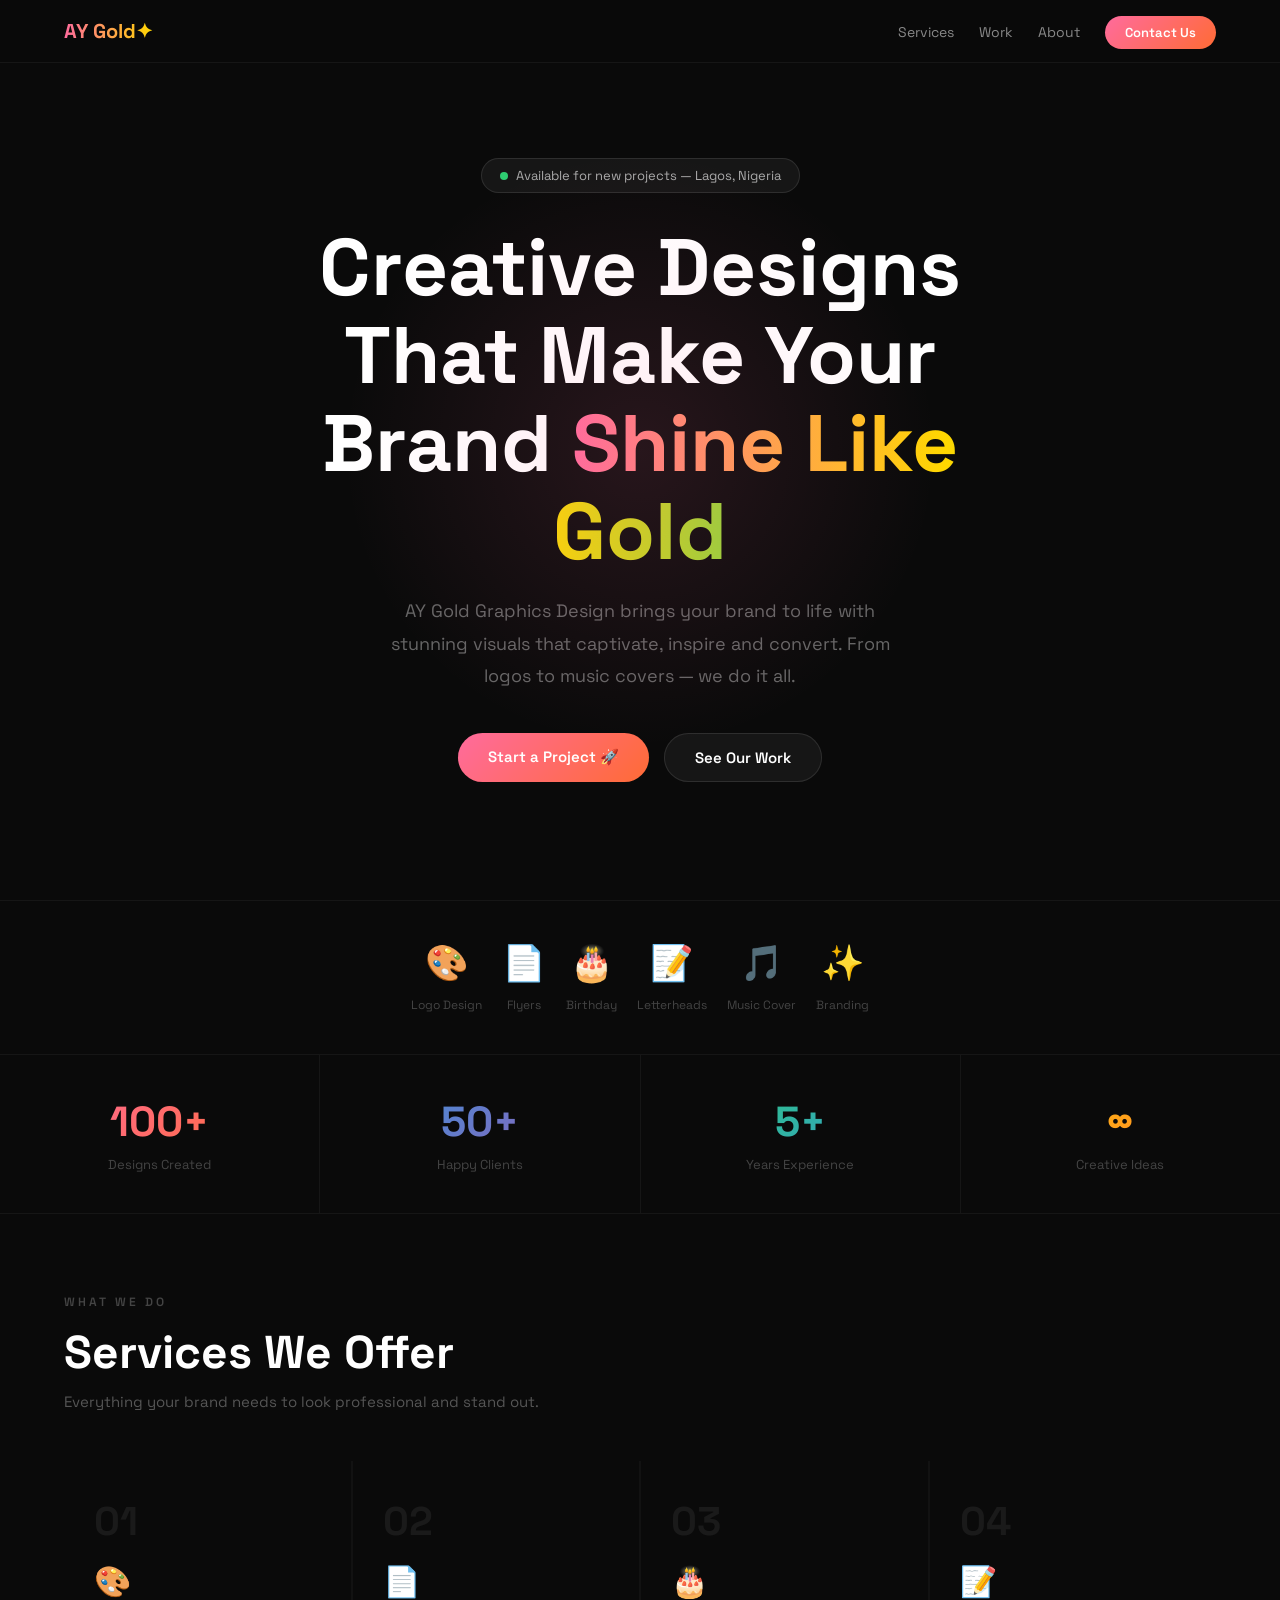
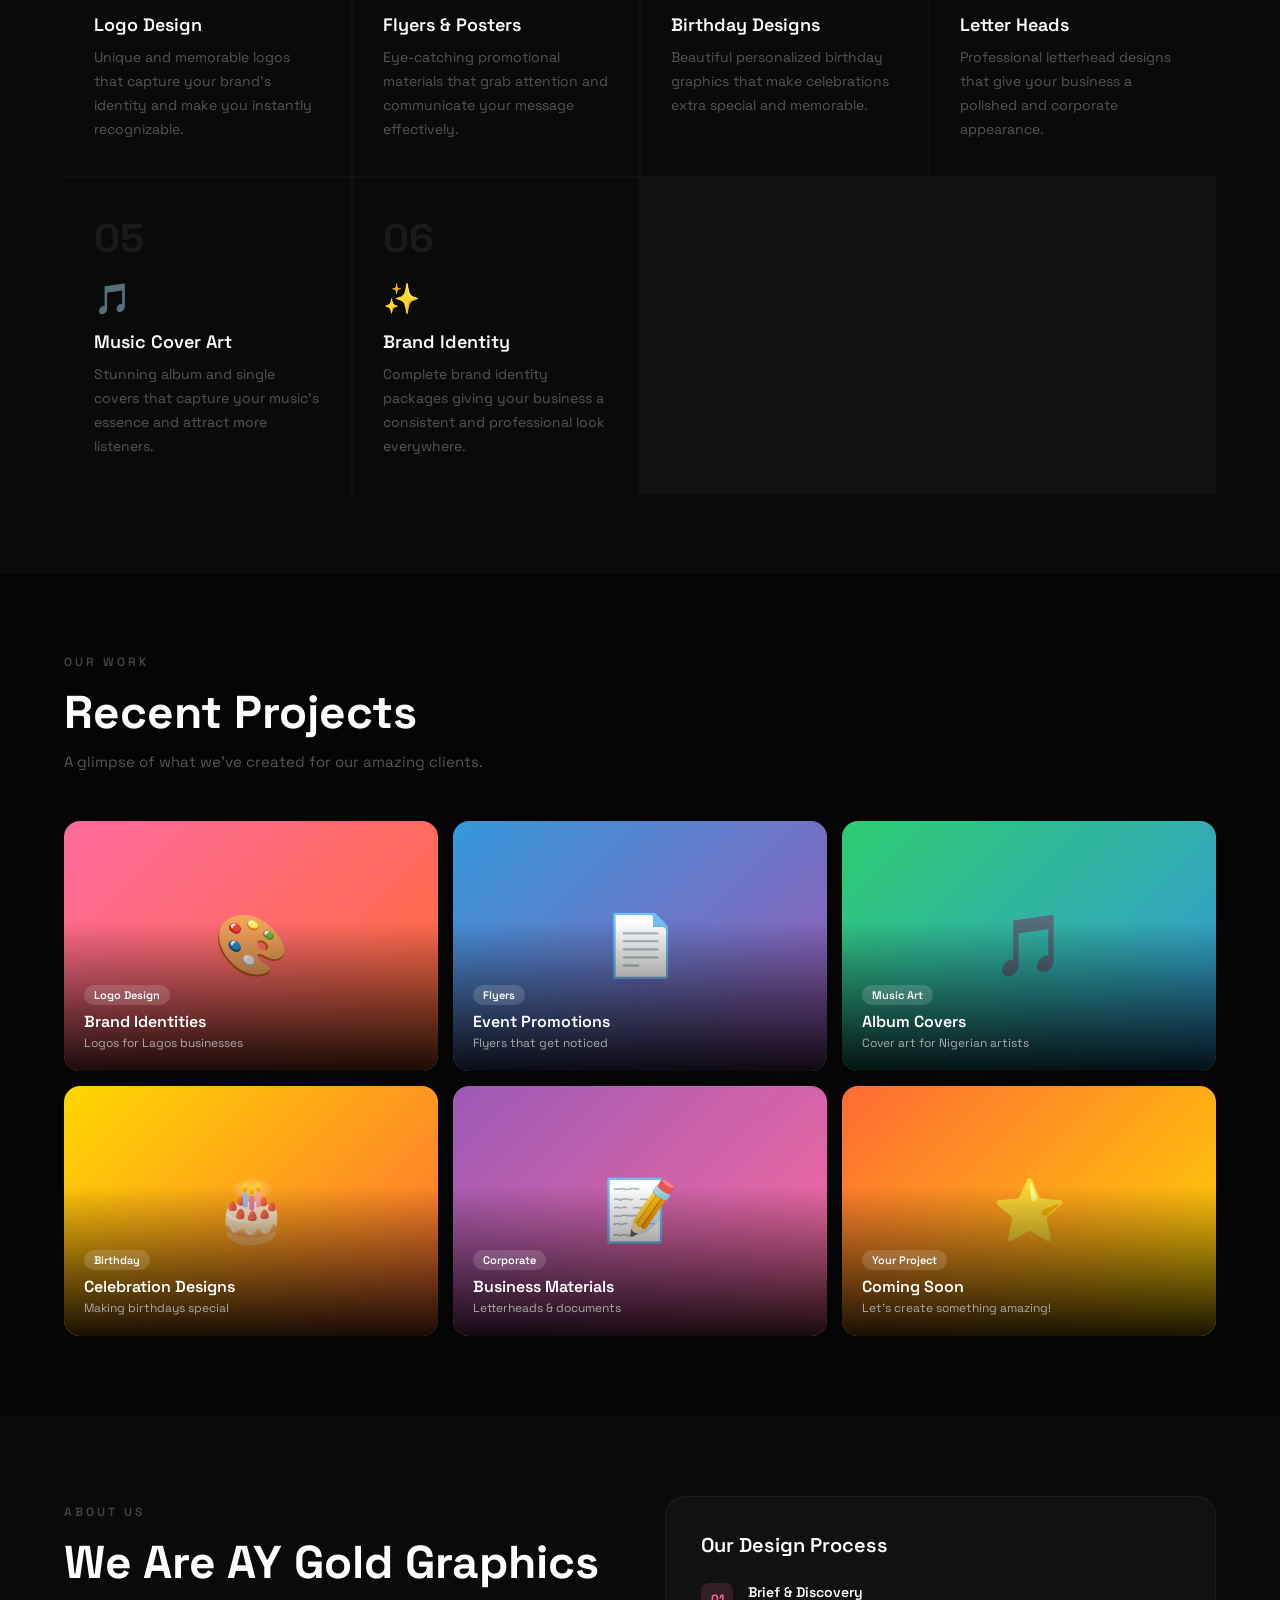
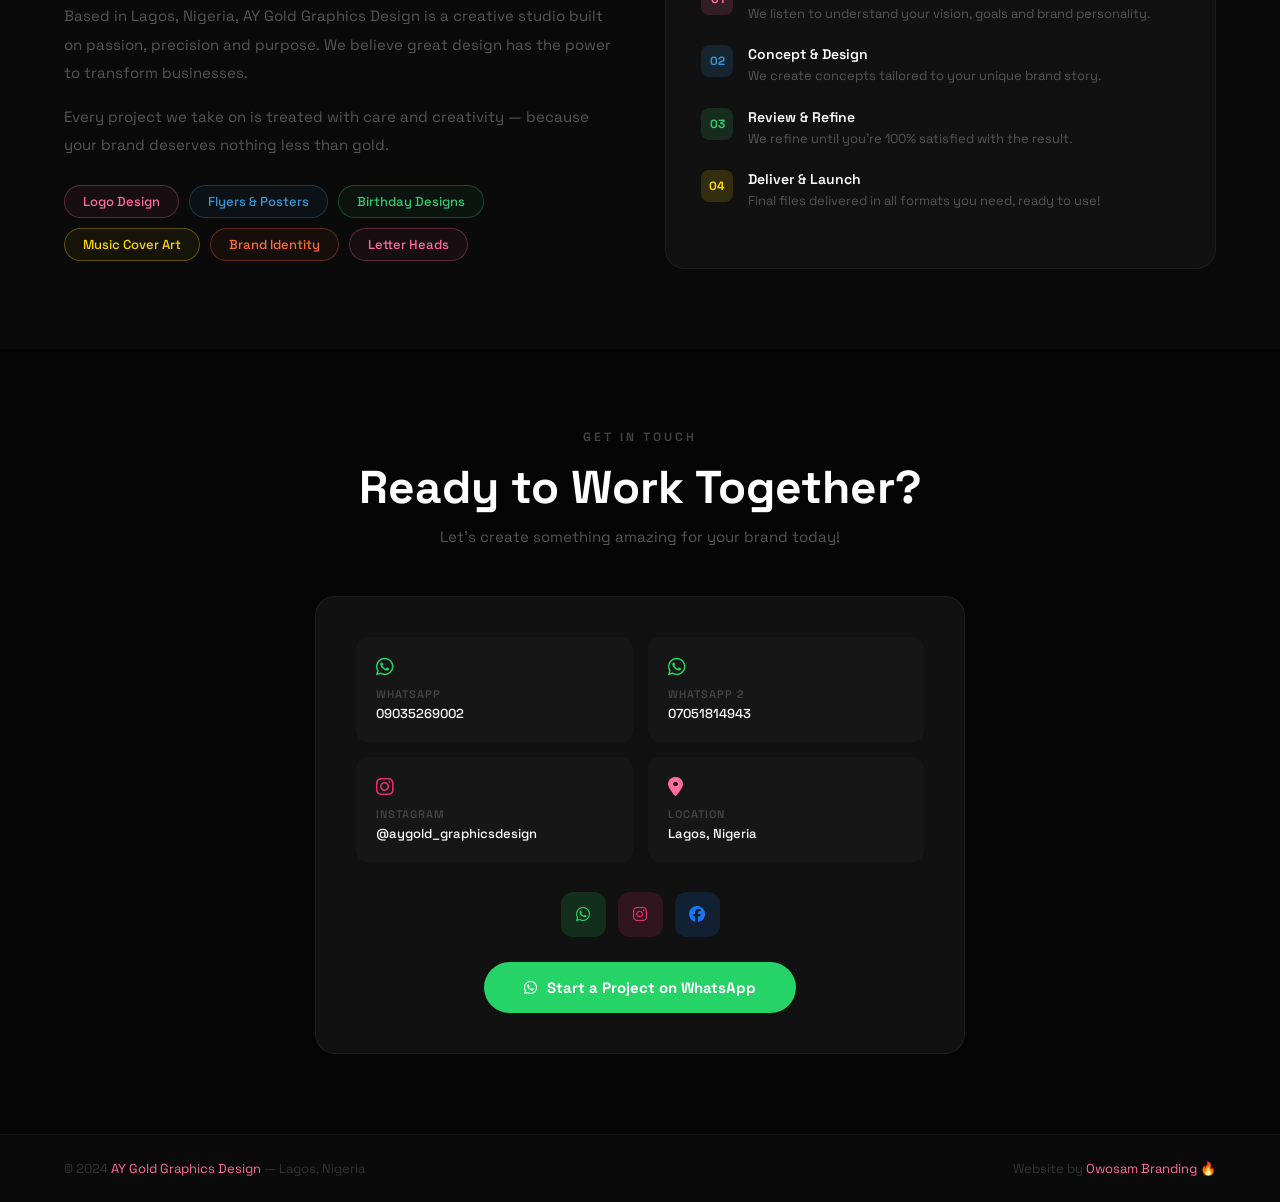
==== index.html @ 764f31a7 "Add files via upload" ====
<!DOCTYPE html>
<html lang="en">

  <head>
    <meta charset="UTF-8">
    <title>Untitled</title>
    

  </head>
    
  <body>
  <!DOCTYPE html>
<html lang="en">
<head>
  <meta charset="UTF-8">
  <meta name="viewport" content="width=device-width, initial-scale=1.0">
  <title>AY Gold Graphics Design</title>
  <link href="https://fonts.googleapis.com/css2?family=Space+Grotesk:wght@300;400;500;600;700&display=swap" rel="stylesheet">
  <link rel="stylesheet" href="https://cdnjs.cloudflare.com/ajax/libs/font-awesome/6.5.0/css/all.min.css">
  <style>
    * { margin: 0; padding: 0; box-sizing: border-box; }
    body { font-family: 'Space Grotesk', sans-serif; background: #0a0a0a; color: white; overflow-x: hidden; }

    /* NAVBAR */
    nav {
      padding: 18px 5%;
      display: flex;
      justify-content: space-between;
      align-items: center;
      position: fixed;
      top: 0;
      left: 0;
      right: 0;
      z-index: 100;
      background: rgba(10,10,10,0.95);
      backdrop-filter: blur(10px);
      border-bottom: 1px solid rgba(255,255,255,0.05);
    }
    .logo {
      font-size: 20px;
      font-weight: 700;
      background: linear-gradient(90deg, #FF6B9D, #FFD700);
      -webkit-background-clip: text;
      -webkit-text-fill-color: transparent;
    }
    .nav-links { display: flex; gap: 25px; list-style: none; }
    .nav-links a { color: #888; text-decoration: none; font-size: 14px; transition: color 0.3s; }
    .nav-links a:hover { color: white; }
    .nav-cta {
      background: linear-gradient(135deg, #FF6B9D, #FF6B35);
      color: white !important;
      padding: 8px 20px;
      border-radius: 50px;
      font-weight: 600 !important;
      font-size: 13px !important;
    }
    .hamburger { display: none; flex-direction: column; gap: 5px; cursor: pointer; }
    .hamburger span { width: 25px; height: 2px; background: white; border-radius: 2px; }

    /* HERO */
    .hero {
      min-height: 100vh;
      padding: 120px 5% 80px;
      display: flex;
      flex-direction: column;
      justify-content: center;
      align-items: center;
      text-align: center;
      position: relative;
      overflow: hidden;
    }
    .hero::before {
      content: '';
      position: absolute;
      width: 600px;
      height: 600px;
      background: radial-gradient(circle, rgba(255,107,157,0.12) 0%, transparent 70%);
      top: 50%;
      left: 50%;
      transform: translate(-50%, -50%);
      border-radius: 50%;
      pointer-events: none;
    }
    .hero-badge {
      display: inline-flex;
      align-items: center;
      gap: 8px;
      background: rgba(255,255,255,0.05);
      border: 1px solid rgba(255,255,255,0.1);
      color: #aaa;
      padding: 8px 18px;
      border-radius: 50px;
      font-size: 13px;
      margin-bottom: 30px;
    }
    .dot { width: 8px; height: 8px; background: #2ECC71; border-radius: 50%; animation: blink 2s infinite; }
    @keyframes blink { 0%,100%{opacity:1} 50%{opacity:0.3} }
    .hero h1 {
      font-size: clamp(36px, 7vw, 80px);
      font-weight: 700;
      line-height: 1.1;
      margin-bottom: 20px;
      max-width: 800px;
    }
    .grad-text {
      background: linear-gradient(90deg, #FF6B9D, #FFD700, #2ECC71, #3498DB);
      -webkit-background-clip: text;
      -webkit-text-fill-color: transparent;
      background-size: 200%;
      animation: gradient 4s ease infinite;
    }
    @keyframes gradient { 0%,100%{background-position:0%} 50%{background-position:100%} }
    .hero p { color: #666; font-size: clamp(14px, 2vw, 18px); line-height: 1.8; margin-bottom: 40px; max-width: 550px; }
    .hero-btns { display: flex; gap: 15px; flex-wrap: wrap; justify-content: center; }
    .btn-main {
      background: linear-gradient(135deg, #FF6B9D, #FF6B35);
      color: white;
      padding: 14px 30px;
      border-radius: 50px;
      font-size: 15px;
      font-weight: 600;
      text-decoration: none;
      transition: transform 0.2s, box-shadow 0.2s;
      display: inline-block;
    }
    .btn-main:hover { transform: translateY(-3px); box-shadow: 0 10px 30px rgba(255,107,157,0.4); }
    .btn-sec {
      background: rgba(255,255,255,0.05);
      color: white;
      padding: 14px 30px;
      border-radius: 50px;
      font-size: 15px;
      font-weight: 600;
      text-decoration: none;
      border: 1px solid rgba(255,255,255,0.1);
      transition: all 0.3s;
      display: inline-block;
    }
    .btn-sec:hover { border-color: #FF6B9D; color: #FF6B9D; }

    /* EMOJI STRIP */
    .emoji-strip {
      display: flex;
      justify-content: center;
      gap: 20px;
      padding: 40px 5%;
      border-top: 1px solid rgba(255,255,255,0.05);
      border-bottom: 1px solid rgba(255,255,255,0.05);
      flex-wrap: wrap;
    }
    .emoji-item { text-align: center; }
    .emoji-item .emoji { font-size: 35px; display: block; margin-bottom: 8px; }
    .emoji-item span { color: #444; font-size: 12px; }

    /* STATS */
    .stats {
      display: flex;
      justify-content: center;
      flex-wrap: wrap;
      gap: 0;
      padding: 0;
    }
    .stat {
      flex: 1;
      min-width: 150px;
      text-align: center;
      padding: 40px 20px;
      border-right: 1px solid rgba(255,255,255,0.05);
      border-bottom: 1px solid rgba(255,255,255,0.05);
    }
    .stat:last-child { border-right: none; }
    .stat h3 {
      font-size: clamp(28px, 4vw, 42px);
      font-weight: 700;
      margin-bottom: 8px;
    }
    .stat p { color: #444; font-size: 13px; }

    /* SERVICES */
    .services { padding: 80px 5%; }
    .sec-label {
      color: #444;
      font-size: 12px;
      font-weight: 600;
      letter-spacing: 3px;
      text-transform: uppercase;
      margin-bottom: 15px;
    }
    .sec-title {
      font-size: clamp(28px, 4vw, 46px);
      font-weight: 700;
      margin-bottom: 12px;
      line-height: 1.2;
    }
    .sec-sub { color: #555; font-size: 15px; margin-bottom: 50px; max-width: 500px; }
    .services-grid {
      display: grid;
      grid-template-columns: repeat(auto-fit, minmax(280px, 1fr));
      gap: 2px;
      background: rgba(255,255,255,0.03);
    }
    .service-card {
      background: #0a0a0a;
      padding: 35px 30px;
      transition: background 0.3s;
      cursor: default;
    }
    .service-card:hover { background: #111; }
    .s-num { font-size: 40px; font-weight: 700; color: #1a1a1a; margin-bottom: 15px; }
    .s-icon { font-size: 30px; margin-bottom: 12px; }
    .service-card h3 { font-size: 18px; font-weight: 600; margin-bottom: 10px; }
    .service-card p { color: #555; font-size: 14px; line-height: 1.7; }

    /* PORTFOLIO */
    .portfolio { padding: 80px 5%; background: #050505; }
    .port-grid {
      display: grid;
      grid-template-columns: repeat(auto-fit, minmax(280px, 1fr));
      gap: 15px;
      margin-top: 50px;
    }
    .port-card {
      border-radius: 16px;
      overflow: hidden;
      position: relative;
      height: 250px;
      cursor: pointer;
    }
    .port-bg {
      width: 100%;
      height: 100%;
      display: flex;
      align-items: center;
      justify-content: center;
      font-size: 60px;
      transition: transform 0.3s;
    }
    .port-card:hover .port-bg { transform: scale(1.05); }
    .port-overlay {
      position: absolute;
      inset: 0;
      background: linear-gradient(to top, rgba(0,0,0,0.9) 0%, transparent 60%);
      padding: 20px;
      display: flex;
      flex-direction: column;
      justify-content: flex-end;
    }
    .port-tag {
      display: inline-block;
      background: rgba(255,255,255,0.15);
      color: white;
      padding: 3px 10px;
      border-radius: 20px;
      font-size: 11px;
      font-weight: 600;
      margin-bottom: 6px;
      width: fit-content;
    }
    .port-overlay h3 { color: white; font-size: 16px; font-weight: 600; }
    .port-overlay p { color: #aaa; font-size: 12px; margin-top: 3px; }

    /* ABOUT */
    .about { padding: 80px 5%; }
    .about-wrap {
      display: grid;
      grid-template-columns: repeat(auto-fit, minmax(300px, 1fr));
      gap: 50px;
      align-items: center;
    }
    .about-left p { color: #555; font-size: 15px; line-height: 1.9; margin-bottom: 15px; }
    .pills { display: flex; flex-wrap: wrap; gap: 10px; margin-top: 25px; }
    .pill {
      padding: 7px 18px;
      border-radius: 50px;
      font-size: 13px;
      font-weight: 500;
      border: 1px solid;
    }
    .pill.p { color: #FF6B9D; border-color: rgba(255,107,157,0.3); background: rgba(255,107,157,0.05); }
    .pill.b { color: #3498DB; border-color: rgba(52,152,219,0.3); background: rgba(52,152,219,0.05); }
    .pill.g { color: #2ECC71; border-color: rgba(46,204,113,0.3); background: rgba(46,204,113,0.05); }
    .pill.y { color: #FFD700; border-color: rgba(255,215,0,0.3); background: rgba(255,215,0,0.05); }
    .pill.o { color: #FF6B35; border-color: rgba(255,107,53,0.3); background: rgba(255,107,53,0.05); }
    .process-box {
      background: #111;
      border-radius: 20px;
      padding: 35px;
      border: 1px solid rgba(255,255,255,0.05);
    }
    .process-box h3 { font-size: 20px; font-weight: 600; margin-bottom: 25px; }
    .p-item { display: flex; gap: 15px; margin-bottom: 22px; align-items: flex-start; }
    .p-num {
      width: 32px; height: 32px; border-radius: 8px;
      display: flex; align-items: center; justify-content: center;
      font-size: 12px; font-weight: 700; flex-shrink: 0;
    }
    .p-item h4 { color: white; font-size: 14px; font-weight: 600; margin-bottom: 3px; }
    .p-item p { color: #555; font-size: 13px; line-height: 1.5; }

    /* CONTACT */
    .contact { padding: 80px 5%; background: #050505; text-align: center; }
    .contact-box {
      max-width: 650px;
      margin: 50px auto 0;
      background: #111;
      border-radius: 20px;
      padding: 40px;
      border: 1px solid rgba(255,255,255,0.05);
    }
    .c-grid {
      display: grid;
      grid-template-columns: repeat(auto-fit, minmax(180px, 1fr));
      gap: 15px;
      margin-bottom: 30px;
    }
    .c-item {
      background: #161616;
      padding: 20px;
      border-radius: 12px;
      text-align: left;
    }
    .c-item i { font-size: 20px; margin-bottom: 10px; display: block; }
    .c-item h4 { color: #444; font-size: 11px; font-weight: 600; letter-spacing: 1px; text-transform: uppercase; margin-bottom: 4px; }
    .c-item p { color: white; font-size: 13px; font-weight: 500; }
    .social-row { display: flex; justify-content: center; gap: 12px; margin-bottom: 25px; }
    .s-btn {
      width: 45px; height: 45px; border-radius: 12px;
      display: flex; align-items: center; justify-content: center;
      font-size: 16px; color: white; text-decoration: none;
      transition: transform 0.2s;
    }
    .s-btn:hover { transform: translateY(-3px); }
    .wa-big {
      display: inline-flex;
      align-items: center;
      gap: 10px;
      background: #25D366;
      color: white;
      padding: 16px 40px;
      border-radius: 50px;
      text-decoration: none;
      font-weight: 700;
      font-size: 15px;
      transition: transform 0.2s, box-shadow 0.2s;
    }
    .wa-big:hover { transform: translateY(-3px); box-shadow: 0 10px 30px rgba(37,211,102,0.4); }

    /* FOOTER */
    footer {
      padding: 25px 5%;
      border-top: 1px solid rgba(255,255,255,0.05);
      display: flex;
      justify-content: space-between;
      align-items: center;
      flex-wrap: wrap;
      gap: 10px;
    }
    footer p { color: #333; font-size: 13px; }
    footer span { color: #FF6B9D; }

    /* MOBILE */
    @media (max-width: 768px) {
      .nav-links { display: none; }
      .hamburger { display: flex; }
      .stat { border-right: none; }
    }
  </style>
</head>
<body>

  <nav>
    <div class="logo">AY Gold✦</div>
    <ul class="nav-links">
      <li><a href="#services">Services</a></li>
      <li><a href="#portfolio">Work</a></li>
      <li><a href="#about">About</a></li>
      <li><a href="#contact" class="nav-cta">Contact Us</a></li>
    </ul>
    <div class="hamburger">
      <span></span><span></span><span></span>
    </div>
  </nav>

  <section class="hero">
    <div class="hero-badge">
      <span class="dot"></span>
      Available for new projects — Lagos, Nigeria
    </div>
    <h1>Creative Designs That Make Your Brand <span class="grad-text">Shine Like Gold</span></h1>
    <p>AY Gold Graphics Design brings your brand to life with stunning visuals that captivate, inspire and convert. From logos to music covers — we do it all.</p>
    <div class="hero-btns">
      <a href="#contact" class="btn-main">Start a Project 🚀</a>
      <a href="#portfolio" class="btn-sec">See Our Work</a>
    </div>
  </section>

  <div class="emoji-strip">
    <div class="emoji-item"><span class="emoji">🎨</span><span>Logo Design</span></div>
    <div class="emoji-item"><span class="emoji">📄</span><span>Flyers</span></div>
    <div class="emoji-item"><span class="emoji">🎂</span><span>Birthday</span></div>
    <div class="emoji-item"><span class="emoji">📝</span><span>Letterheads</span></div>
    <div class="emoji-item"><span class="emoji">🎵</span><span>Music Cover</span></div>
    <div class="emoji-item"><span class="emoji">✨</span><span>Branding</span></div>
  </div>

  <div class="stats">
    <div class="stat">
      <h3 style="background:linear-gradient(135deg,#FF6B9D,#FF6B35);-webkit-background-clip:text;-webkit-text-fill-color:transparent">100+</h3>
      <p>Designs Created</p>
    </div>
    <div class="stat">
      <h3 style="background:linear-gradient(135deg,#3498DB,#9B59B6);-webkit-background-clip:text;-webkit-text-fill-color:transparent">50+</h3>
      <p>Happy Clients</p>
    </div>
    <div class="stat">
      <h3 style="background:linear-gradient(135deg,#2ECC71,#3498DB);-webkit-background-clip:text;-webkit-text-fill-color:transparent">5+</h3>
      <p>Years Experience</p>
    </div>
    <div class="stat">
      <h3 style="background:linear-gradient(135deg,#FFD700,#FF6B35);-webkit-background-clip:text;-webkit-text-fill-color:transparent">∞</h3>
      <p>Creative Ideas</p>
    </div>
  </div>

  <section class="services" id="services">
    <div class="sec-label">What We Do</div>
    <h2 class="sec-title">Services We Offer</h2>
    <p class="sec-sub">Everything your brand needs to look professional and stand out.</p>
    <div class="services-grid">
      <div class="service-card">
        <div class="s-num">01</div>
        <div class="s-icon">🎨</div>
        <h3>Logo Design</h3>
        <p>Unique and memorable logos that capture your brand's identity and make you instantly recognizable.</p>
      </div>
      <div class="service-card">
        <div class="s-num">02</div>
        <div class="s-icon">📄</div>
        <h3>Flyers & Posters</h3>
        <p>Eye-catching promotional materials that grab attention and communicate your message effectively.</p>
      </div>
      <div class="service-card">
        <div class="s-num">03</div>
        <div class="s-icon">🎂</div>
        <h3>Birthday Designs</h3>
        <p>Beautiful personalized birthday graphics that make celebrations extra special and memorable.</p>
      </div>
      <div class="service-card">
        <div class="s-num">04</div>
        <div class="s-icon">📝</div>
        <h3>Letter Heads</h3>
        <p>Professional letterhead designs that give your business a polished and corporate appearance.</p>
      </div>
      <div class="service-card">
        <div class="s-num">05</div>
        <div class="s-icon">🎵</div>
        <h3>Music Cover Art</h3>
        <p>Stunning album and single covers that capture your music's essence and attract more listeners.</p>
      </div>
      <div class="service-card">
        <div class="s-num">06</div>
        <div class="s-icon">✨</div>
        <h3>Brand Identity</h3>
        <p>Complete brand identity packages giving your business a consistent and professional look everywhere.</p>
      </div>
    </div>
  </section>

  <section class="portfolio" id="portfolio">
    <div class="sec-label">Our Work</div>
    <h2 class="sec-title">Recent Projects</h2>
    <p class="sec-sub">A glimpse of what we've created for our amazing clients.</p>
    <div class="port-grid">
      <div class="port-card">
        <div class="port-bg" style="background:linear-gradient(135deg,#FF6B9D,#FF6B35)">🎨</div>
        <div class="port-overlay">
          <div class="port-tag">Logo Design</div>
          <h3>Brand Identities</h3>
          <p>Logos for Lagos businesses</p>
        </div>
      </div>
      <div class="port-card">
        <div class="port-bg" style="background:linear-gradient(135deg,#3498DB,#9B59B6)">📄</div>
        <div class="port-overlay">
          <div class="port-tag">Flyers</div>
          <h3>Event Promotions</h3>
          <p>Flyers that get noticed</p>
        </div>
      </div>
      <div class="port-card">
        <div class="port-bg" style="background:linear-gradient(135deg,#2ECC71,#3498DB)">🎵</div>
        <div class="port-overlay">
          <div class="port-tag">Music Art</div>
          <h3>Album Covers</h3>
          <p>Cover art for Nigerian artists</p>
        </div>
      </div>
      <div class="port-card">
        <div class="port-bg" style="background:linear-gradient(135deg,#FFD700,#FF6B35)">🎂</div>
        <div class="port-overlay">
          <div class="port-tag">Birthday</div>
          <h3>Celebration Designs</h3>
          <p>Making birthdays special</p>
        </div>
      </div>
      <div class="port-card">
        <div class="port-bg" style="background:linear-gradient(135deg,#9B59B6,#FF6B9D)">📝</div>
        <div class="port-overlay">
          <div class="port-tag">Corporate</div>
          <h3>Business Materials</h3>
          <p>Letterheads & documents</p>
        </div>
      </div>
      <div class="port-card">
        <div class="port-bg" style="background:linear-gradient(135deg,#FF6B35,#FFD700)">⭐</div>
        <div class="port-overlay">
          <div class="port-tag">Your Project</div>
          <h3>Coming Soon</h3>
          <p>Let's create something amazing!</p>
        </div>
      </div>
    </div>
  </section>

  <section class="about" id="about">
    <div class="about-wrap">
      <div class="about-left">
        <div class="sec-label">About Us</div>
        <h2 class="sec-title">We Are AY Gold Graphics</h2>
        <p>Based in Lagos, Nigeria, AY Gold Graphics Design is a creative studio built on passion, precision and purpose. We believe great design has the power to transform businesses.</p>
        <p>Every project we take on is treated with care and creativity — because your brand deserves nothing less than gold.</p>
        <div class="pills">
          <span class="pill p">Logo Design</span>
          <span class="pill b">Flyers & Posters</span>
          <span class="pill g">Birthday Designs</span>
          <span class="pill y">Music Cover Art</span>
          <span class="pill o">Brand Identity</span>
          <span class="pill p">Letter Heads</span>
        </div>
      </div>
      <div class="process-box">
        <h3>Our Design Process</h3>
        <div class="p-item">
          <div class="p-num" style="background:rgba(255,107,157,0.15);color:#FF6B9D">01</div>
          <div><h4>Brief & Discovery</h4><p>We listen to understand your vision, goals and brand personality.</p></div>
        </div>
        <div class="p-item">
          <div class="p-num" style="background:rgba(52,152,219,0.15);color:#3498DB">02</div>
          <div><h4>Concept & Design</h4><p>We create concepts tailored to your unique brand story.</p></div>
        </div>
        <div class="p-item">
          <div class="p-num" style="background:rgba(46,204,113,0.15);color:#2ECC71">03</div>
          <div><h4>Review & Refine</h4><p>We refine until you're 100% satisfied with the result.</p></div>
        </div>
        <div class="p-item">
          <div class="p-num" style="background:rgba(255,215,0,0.15);color:#FFD700">04</div>
          <div><h4>Deliver & Launch</h4><p>Final files delivered in all formats you need, ready to use!</p></div>
        </div>
      </div>
    </div>
  </section>

  <section class="contact" id="contact">
    <div class="sec-label" style="justify-content:center;display:flex">Get In Touch</div>
    <h2 class="sec-title">Ready to Work Together?</h2>
    <p class="sec-sub" style="margin:10px auto 0">Let's create something amazing for your brand today!</p>
    <div class="contact-box">
      <div class="c-grid">
        <div class="c-item">
          <i class="fab fa-whatsapp" style="color:#25D366"></i>
          <h4>WhatsApp</h4>
          <p>09035269002</p>
        </div>
        <div class="c-item">
          <i class="fab fa-whatsapp" style="color:#25D366"></i>
          <h4>WhatsApp 2</h4>
          <p>07051814943</p>
        </div>
        <div class="c-item">
          <i class="fab fa-instagram" style="color:#E1306C"></i>
          <h4>Instagram</h4>
          <p>@aygold_graphicsdesign</p>
        </div>
        <div class="c-item">
          <i class="fas fa-map-marker-alt" style="color:#FF6B9D"></i>
          <h4>Location</h4>
          <p>Lagos, Nigeria</p>
        </div>
      </div>
      <div class="social-row">
        <a href="https://wa.me/2349035269002" class="s-btn" style="background:rgba(37,211,102,0.15)" target="_blank"><i class="fab fa-whatsapp" style="color:#25D366"></i></a>
        <a href="https://instagram.com/aygold_graphicsdesign" class="s-btn" style="background:rgba(225,48,108,0.15)" target="_blank"><i class="fab fa-instagram" style="color:#E1306C"></i></a>
        <a href="#" class="s-btn" style="background:rgba(24,119,242,0.15)" target="_blank"><i class="fab fa-facebook" style="color:#1877F2"></i></a>
      </div>
      <a href="https://wa.me/2349035269002" class="wa-big" target="_blank">
        <i class="fab fa-whatsapp"></i> Start a Project on WhatsApp
      </a>
    </div>
  </section>

  <footer>
    <p>© 2024 <span>AY Gold Graphics Design</span> — Lagos, Nigeria</p>
    <p>Website by <span>Owosam Branding</span> 🔥</p>
  </footer>

</body>
</html>
    
  </body>
  
</html>
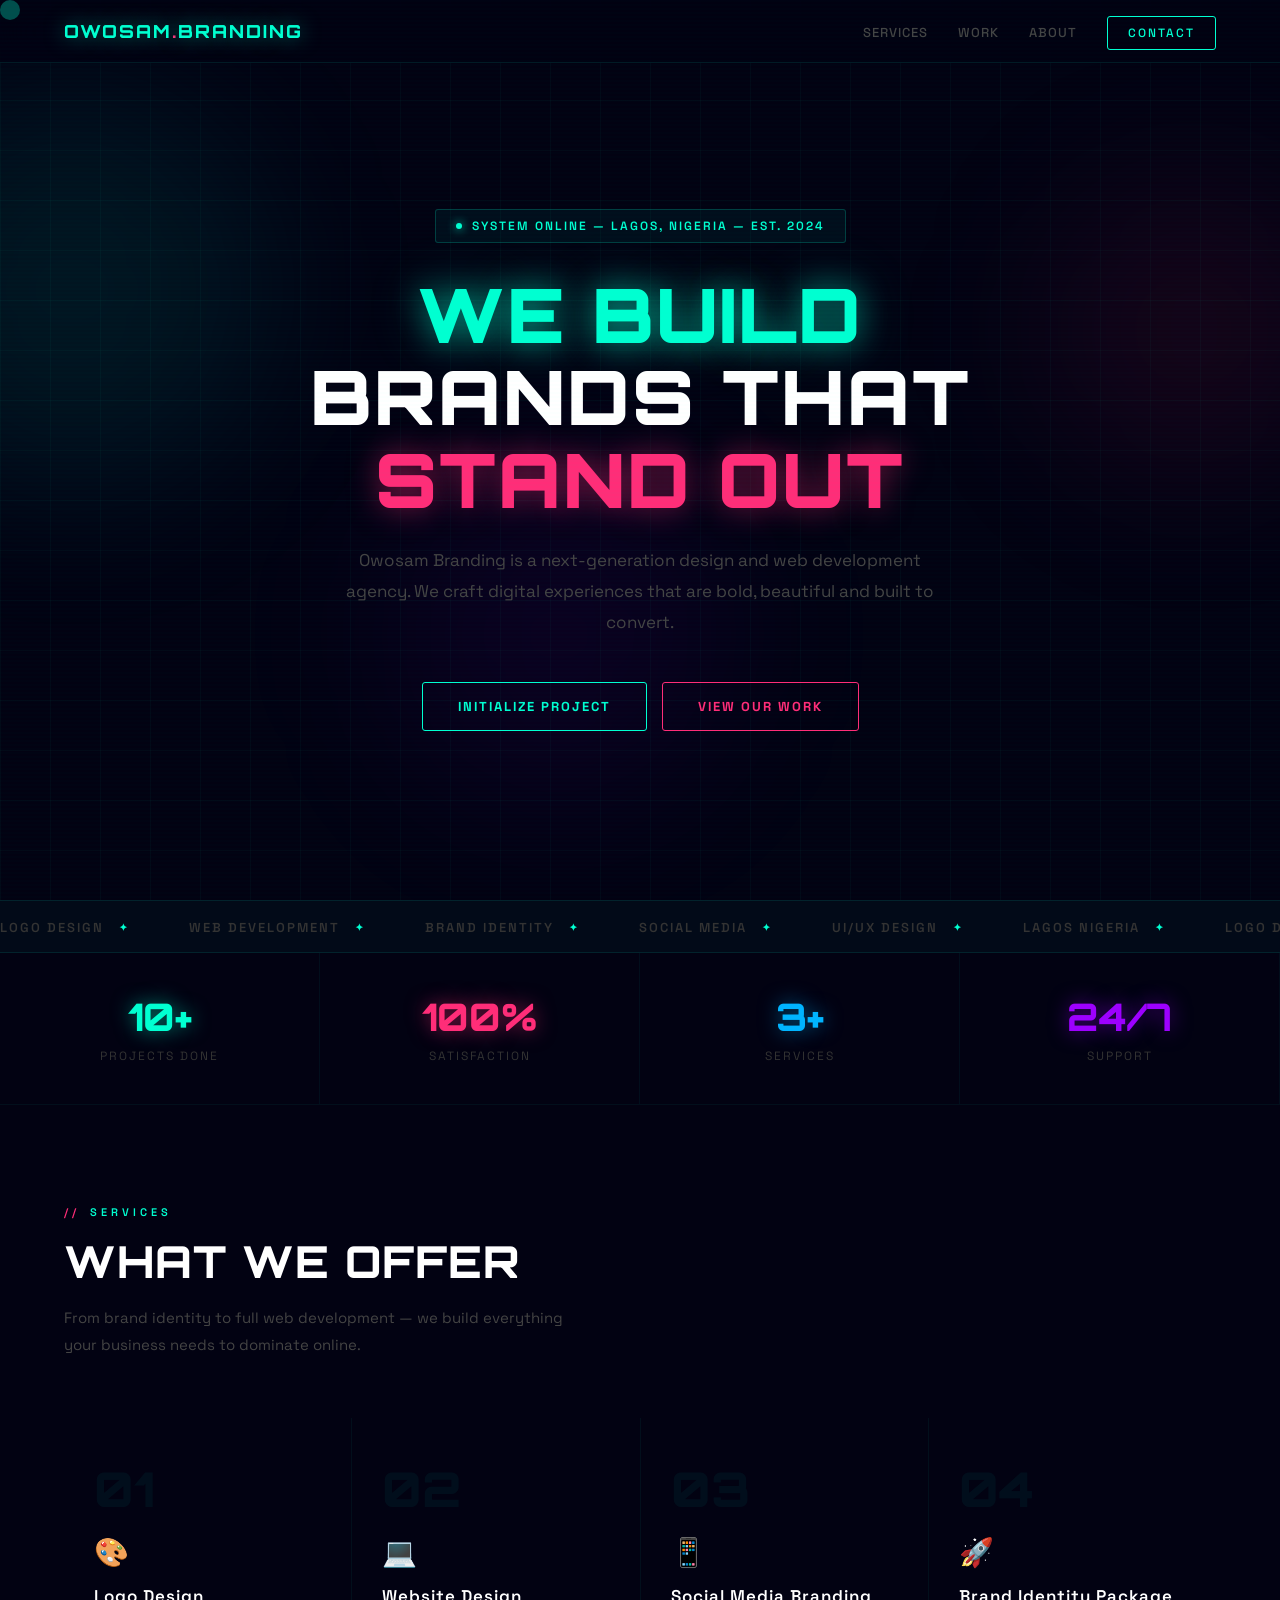
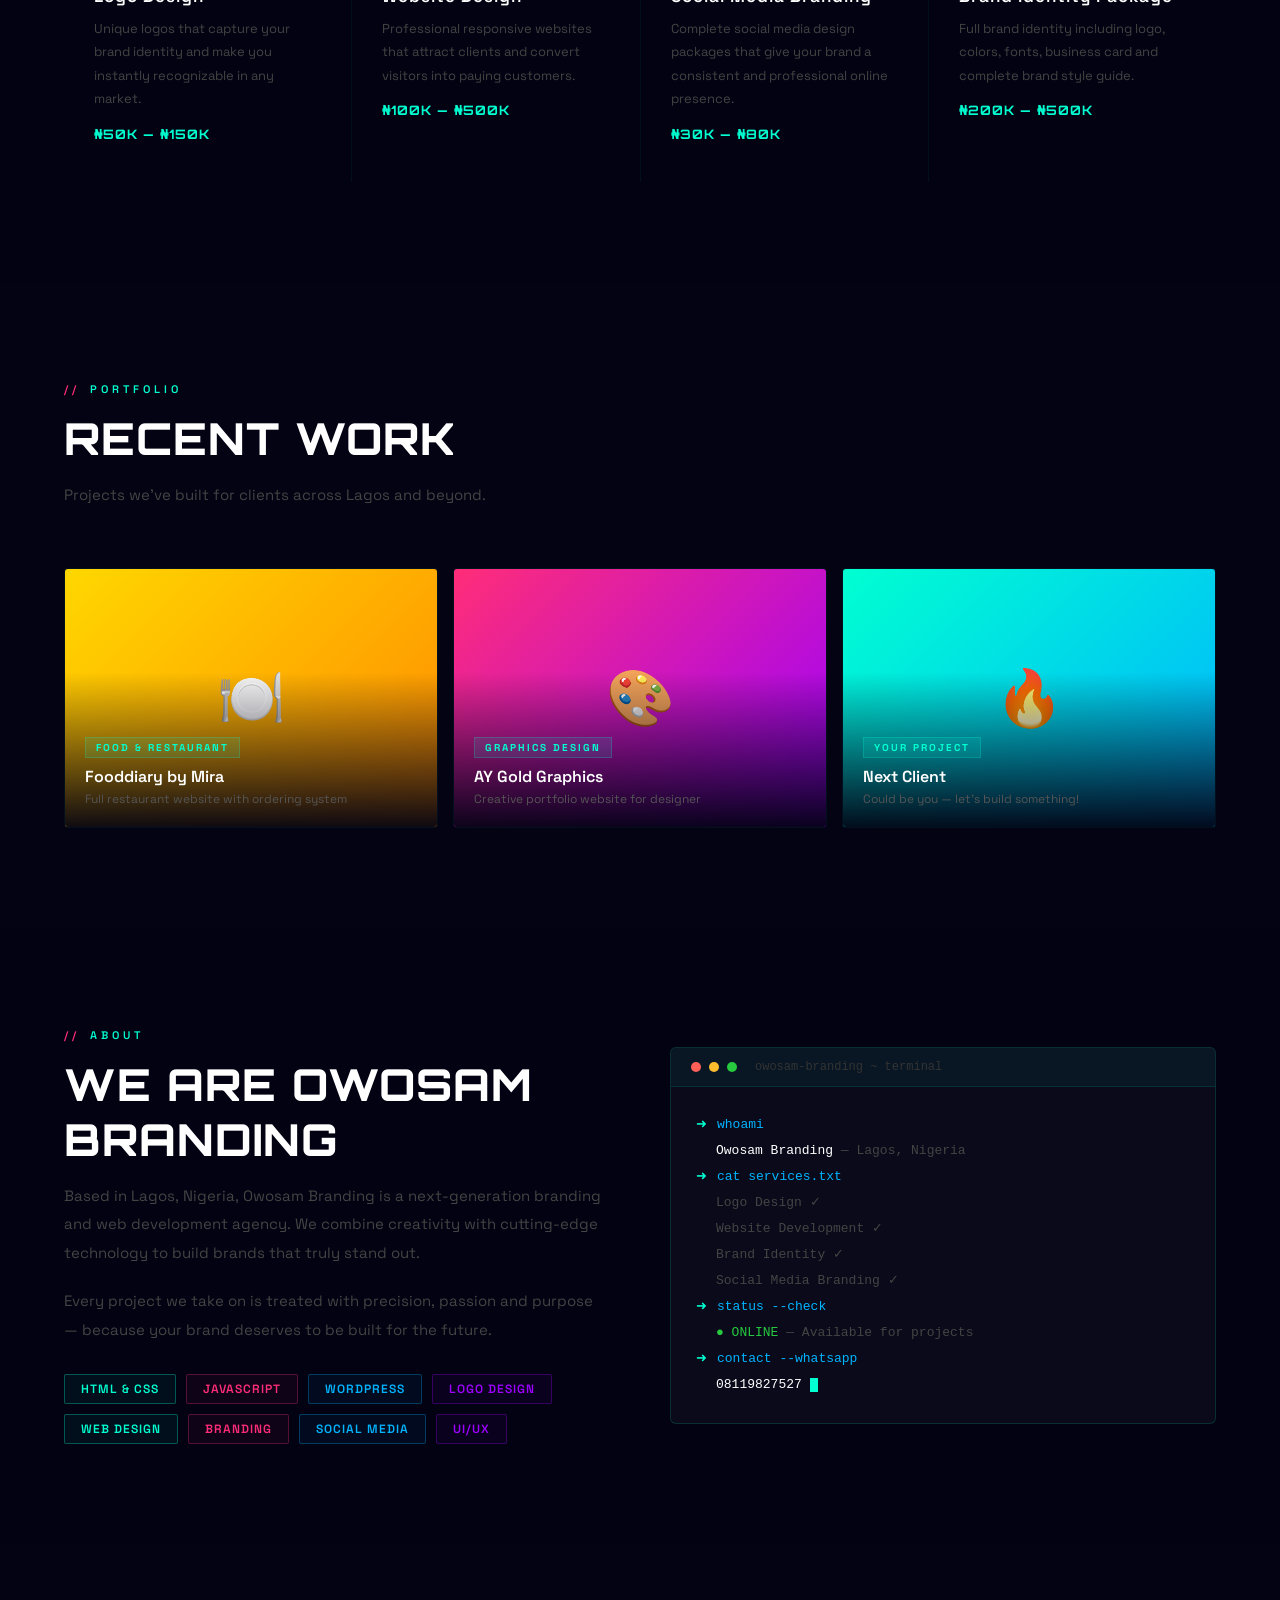
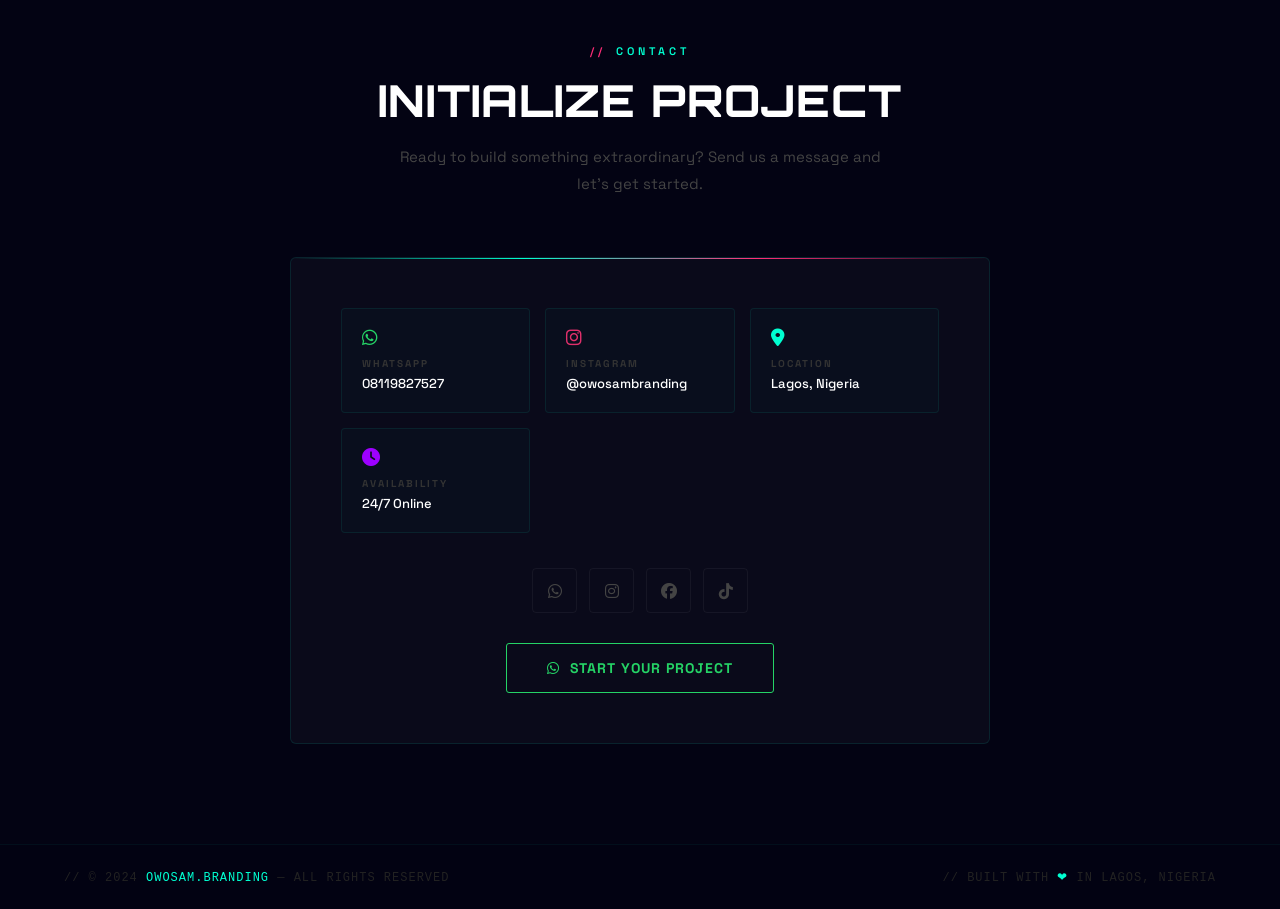
==== commit 9d24c611: "Update index.html" ====
--- a/index.html
+++ b/index.html
@@ -1,611 +1,780 @@
 <!DOCTYPE html>
-<html lang="en">
-
-  <head>
-    <meta charset="UTF-8">
-    <title>Untitled</title>
-    
-
-  </head>
-    
-  <body>
-  <!DOCTYPE html>
 <html lang="en">
 <head>
   <meta charset="UTF-8">
   <meta name="viewport" content="width=device-width, initial-scale=1.0">
-  <title>AY Gold Graphics Design</title>
-  <link href="https://fonts.googleapis.com/css2?family=Space+Grotesk:wght@300;400;500;600;700&display=swap" rel="stylesheet">
+  <title>Owosam Branding</title>
+  <link href="https://fonts.googleapis.com/css2?family=Orbitron:wght@400;500;600;700;800;900&family=Space+Grotesk:wght@300;400;500;600;700&display=swap" rel="stylesheet">
   <link rel="stylesheet" href="https://cdnjs.cloudflare.com/ajax/libs/font-awesome/6.5.0/css/all.min.css">
   <style>
+    :root {
+      --neon: #00FFD1;
+      --pink: #FF2D78;
+      --purple: #9D00FF;
+      --blue: #00B4FF;
+      --dark: #020212;
+      --card: #0a0a1a;
+    }
     * { margin: 0; padding: 0; box-sizing: border-box; }
-    body { font-family: 'Space Grotesk', sans-serif; background: #0a0a0a; color: white; overflow-x: hidden; }
+    body { font-family: 'Space Grotesk', sans-serif; background: var(--dark); color: white; overflow-x: hidden; }
+
+    /* SCANLINE EFFECT */
+    body::after {
+      content: '';
+      position: fixed;
+      inset: 0;
+      background: repeating-linear-gradient(0deg, transparent, transparent 2px, rgba(0,255,209,0.01) 2px, rgba(0,255,209,0.01) 4px);
+      pointer-events: none;
+      z-index: 9999;
+    }
+
+    /* CURSOR GLOW */
+    .cursor {
+      width: 20px; height: 20px;
+      background: rgba(0,255,209,0.3);
+      border-radius: 50%;
+      position: fixed;
+      pointer-events: none;
+      z-index: 99999;
+      transition: transform 0.1s;
+      mix-blend-mode: screen;
+    }
 
     /* NAVBAR */
     nav {
-      padding: 18px 5%;
+      padding: 20px 5%;
       display: flex;
       justify-content: space-between;
       align-items: center;
       position: fixed;
-      top: 0;
-      left: 0;
-      right: 0;
-      z-index: 100;
-      background: rgba(10,10,10,0.95);
-      backdrop-filter: blur(10px);
-      border-bottom: 1px solid rgba(255,255,255,0.05);
+      top: 0; left: 0; right: 0;
+      z-index: 1000;
+      background: rgba(2,2,18,0.9);
+      backdrop-filter: blur(20px);
+      border-bottom: 1px solid rgba(0,255,209,0.1);
     }
     .logo {
-      font-size: 20px;
-      font-weight: 700;
-      background: linear-gradient(90deg, #FF6B9D, #FFD700);
-      -webkit-background-clip: text;
-      -webkit-text-fill-color: transparent;
-    }
-    .nav-links { display: flex; gap: 25px; list-style: none; }
-    .nav-links a { color: #888; text-decoration: none; font-size: 14px; transition: color 0.3s; }
-    .nav-links a:hover { color: white; }
-    .nav-cta {
-      background: linear-gradient(135deg, #FF6B9D, #FF6B35);
-      color: white !important;
+      font-family: 'Orbitron', monospace;
+      font-size: 18px;
+      font-weight: 800;
+      color: var(--neon);
+      text-shadow: 0 0 20px rgba(0,255,209,0.5);
+      letter-spacing: 2px;
+    }
+    .logo span { color: var(--pink); }
+    .nav-links { list-style: none; display: flex; gap: 30px; }
+    .nav-links a {
+      color: #444;
+      text-decoration: none;
+      font-size: 13px;
+      font-weight: 500;
+      letter-spacing: 1px;
+      text-transform: uppercase;
+      transition: color 0.3s;
+      position: relative;
+    }
+    .nav-links a::after {
+      content: '';
+      position: absolute;
+      bottom: -3px; left: 0;
+      width: 0; height: 1px;
+      background: var(--neon);
+      transition: width 0.3s;
+    }
+    .nav-links a:hover { color: var(--neon); }
+    .nav-links a:hover::after { width: 100%; }
+    .nav-btn {
+      background: transparent;
+      color: var(--neon) !important;
+      border: 1px solid var(--neon) !important;
       padding: 8px 20px;
-      border-radius: 50px;
-      font-weight: 600 !important;
-      font-size: 13px !important;
-    }
-    .hamburger { display: none; flex-direction: column; gap: 5px; cursor: pointer; }
-    .hamburger span { width: 25px; height: 2px; background: white; border-radius: 2px; }
+      border-radius: 3px;
+      font-size: 12px !important;
+      letter-spacing: 2px !important;
+      transition: all 0.3s !important;
+    }
+    .nav-btn:hover {
+      background: var(--neon) !important;
+      color: var(--dark) !important;
+      box-shadow: 0 0 20px rgba(0,255,209,0.4) !important;
+    }
+    .nav-btn::after { display: none !important; }
 
     /* HERO */
     .hero {
       min-height: 100vh;
-      padding: 120px 5% 80px;
       display: flex;
       flex-direction: column;
       justify-content: center;
       align-items: center;
       text-align: center;
+      padding: 120px 5% 80px;
       position: relative;
       overflow: hidden;
     }
+
+    /* GRID BACKGROUND */
     .hero::before {
       content: '';
       position: absolute;
-      width: 600px;
-      height: 600px;
-      background: radial-gradient(circle, rgba(255,107,157,0.12) 0%, transparent 70%);
-      top: 50%;
-      left: 50%;
-      transform: translate(-50%, -50%);
+      inset: 0;
+      background-image:
+        linear-gradient(rgba(0,255,209,0.03) 1px, transparent 1px),
+        linear-gradient(90deg, rgba(0,255,209,0.03) 1px, transparent 1px);
+      background-size: 50px 50px;
+      pointer-events: none;
+    }
+
+    /* GLOW ORBS */
+    .orb {
+      position: absolute;
       border-radius: 50%;
+      filter: blur(80px);
       pointer-events: none;
     }
-    .hero-badge {
+    .orb1 { width: 400px; height: 400px; background: rgba(0,255,209,0.08); top: 10%; left: -10%; }
+    .orb2 { width: 300px; height: 300px; background: rgba(255,45,120,0.08); top: 20%; right: -5%; }
+    .orb3 { width: 350px; height: 350px; background: rgba(157,0,255,0.06); bottom: 10%; left: 30%; }
+
+    .hero-status {
       display: inline-flex;
       align-items: center;
-      gap: 8px;
-      background: rgba(255,255,255,0.05);
-      border: 1px solid rgba(255,255,255,0.1);
-      color: #aaa;
-      padding: 8px 18px;
-      border-radius: 50px;
+      gap: 10px;
+      background: rgba(0,255,209,0.05);
+      border: 1px solid rgba(0,255,209,0.2);
+      color: var(--neon);
+      padding: 8px 20px;
+      border-radius: 3px;
+      font-size: 12px;
+      font-weight: 600;
+      letter-spacing: 2px;
+      text-transform: uppercase;
+      margin-bottom: 30px;
+      position: relative;
+      z-index: 1;
+    }
+    .status-dot { width: 6px; height: 6px; background: var(--neon); border-radius: 50%; animation: pulse 2s infinite; box-shadow: 0 0 10px var(--neon); }
+    @keyframes pulse { 0%,100%{opacity:1;transform:scale(1)} 50%{opacity:0.5;transform:scale(0.8)} }
+
+    .hero h1 {
+      font-family: 'Orbitron', monospace;
+      font-size: clamp(32px, 6vw, 75px);
+      font-weight: 900;
+      line-height: 1.1;
+      margin-bottom: 25px;
+      position: relative;
+      z-index: 1;
+      letter-spacing: 2px;
+    }
+    .neon-text {
+      color: var(--neon);
+      text-shadow: 0 0 30px rgba(0,255,209,0.5), 0 0 60px rgba(0,255,209,0.3);
+    }
+    .pink-text {
+      color: var(--pink);
+      text-shadow: 0 0 30px rgba(255,45,120,0.5);
+    }
+
+    .hero-sub {
+      color: #444;
+      font-size: clamp(14px, 2vw, 17px);
+      line-height: 1.8;
+      margin-bottom: 45px;
+      max-width: 600px;
+      position: relative;
+      z-index: 1;
+    }
+
+    .hero-btns { display: flex; gap: 15px; flex-wrap: wrap; justify-content: center; position: relative; z-index: 1; }
+
+    .btn-neon {
+      background: transparent;
+      color: var(--neon);
+      border: 1px solid var(--neon);
+      padding: 15px 35px;
       font-size: 13px;
-      margin-bottom: 30px;
-    }
-    .dot { width: 8px; height: 8px; background: #2ECC71; border-radius: 50%; animation: blink 2s infinite; }
-    @keyframes blink { 0%,100%{opacity:1} 50%{opacity:0.3} }
-    .hero h1 {
-      font-size: clamp(36px, 7vw, 80px);
       font-weight: 700;
-      line-height: 1.1;
-      margin-bottom: 20px;
-      max-width: 800px;
-    }
-    .grad-text {
-      background: linear-gradient(90deg, #FF6B9D, #FFD700, #2ECC71, #3498DB);
-      -webkit-background-clip: text;
-      -webkit-text-fill-color: transparent;
-      background-size: 200%;
-      animation: gradient 4s ease infinite;
-    }
-    @keyframes gradient { 0%,100%{background-position:0%} 50%{background-position:100%} }
-    .hero p { color: #666; font-size: clamp(14px, 2vw, 18px); line-height: 1.8; margin-bottom: 40px; max-width: 550px; }
-    .hero-btns { display: flex; gap: 15px; flex-wrap: wrap; justify-content: center; }
-    .btn-main {
-      background: linear-gradient(135deg, #FF6B9D, #FF6B35);
-      color: white;
-      padding: 14px 30px;
-      border-radius: 50px;
-      font-size: 15px;
-      font-weight: 600;
+      letter-spacing: 2px;
+      text-transform: uppercase;
       text-decoration: none;
-      transition: transform 0.2s, box-shadow 0.2s;
-      display: inline-block;
-    }
-    .btn-main:hover { transform: translateY(-3px); box-shadow: 0 10px 30px rgba(255,107,157,0.4); }
-    .btn-sec {
-      background: rgba(255,255,255,0.05);
-      color: white;
-      padding: 14px 30px;
-      border-radius: 50px;
-      font-size: 15px;
-      font-weight: 600;
-      text-decoration: none;
-      border: 1px solid rgba(255,255,255,0.1);
+      border-radius: 3px;
       transition: all 0.3s;
       display: inline-block;
-    }
-    .btn-sec:hover { border-color: #FF6B9D; color: #FF6B9D; }
-
-    /* EMOJI STRIP */
-    .emoji-strip {
-      display: flex;
-      justify-content: center;
-      gap: 20px;
-      padding: 40px 5%;
-      border-top: 1px solid rgba(255,255,255,0.05);
-      border-bottom: 1px solid rgba(255,255,255,0.05);
-      flex-wrap: wrap;
-    }
-    .emoji-item { text-align: center; }
-    .emoji-item .emoji { font-size: 35px; display: block; margin-bottom: 8px; }
-    .emoji-item span { color: #444; font-size: 12px; }
+      position: relative;
+      overflow: hidden;
+    }
+    .btn-neon::before {
+      content: '';
+      position: absolute;
+      inset: 0;
+      background: var(--neon);
+      transform: translateX(-100%);
+      transition: transform 0.3s;
+      z-index: -1;
+    }
+    .btn-neon:hover { color: var(--dark); box-shadow: 0 0 30px rgba(0,255,209,0.4); }
+    .btn-neon:hover::before { transform: translateX(0); }
+
+    .btn-pink {
+      background: transparent;
+      color: var(--pink);
+      border: 1px solid var(--pink);
+      padding: 15px 35px;
+      font-size: 13px;
+      font-weight: 700;
+      letter-spacing: 2px;
+      text-transform: uppercase;
+      text-decoration: none;
+      border-radius: 3px;
+      transition: all 0.3s;
+      display: inline-block;
+    }
+    .btn-pink:hover { background: var(--pink); color: white; box-shadow: 0 0 30px rgba(255,45,120,0.4); }
+
+    /* TICKER */
+    .ticker {
+      background: rgba(0,255,209,0.03);
+      border-top: 1px solid rgba(0,255,209,0.1);
+      border-bottom: 1px solid rgba(0,255,209,0.1);
+      padding: 15px 0;
+      overflow: hidden;
+      white-space: nowrap;
+    }
+    .ticker-inner {
+      display: inline-flex;
+      gap: 60px;
+      animation: ticker 20s linear infinite;
+    }
+    @keyframes ticker { 0%{transform:translateX(0)} 100%{transform:translateX(-50%)} }
+    .ticker-item {
+      display: inline-flex;
+      align-items: center;
+      gap: 15px;
+      color: #333;
+      font-size: 13px;
+      font-weight: 600;
+      letter-spacing: 2px;
+      text-transform: uppercase;
+    }
+    .ticker-item span { color: var(--neon); font-size: 10px; }
 
     /* STATS */
     .stats {
+      display: grid;
+      grid-template-columns: repeat(auto-fit, minmax(150px, 1fr));
+      border-bottom: 1px solid rgba(0,255,209,0.05);
+    }
+    .stat {
+      padding: 40px 20px;
+      text-align: center;
+      border-right: 1px solid rgba(0,255,209,0.05);
+      position: relative;
+      overflow: hidden;
+    }
+    .stat::before {
+      content: '';
+      position: absolute;
+      bottom: 0; left: 0; right: 0;
+      height: 1px;
+      background: linear-gradient(90deg, transparent, var(--neon), transparent);
+      opacity: 0;
+      transition: opacity 0.3s;
+    }
+    .stat:hover::before { opacity: 1; }
+    .stat h3 {
+      font-family: 'Orbitron', monospace;
+      font-size: clamp(24px, 3vw, 38px);
+      font-weight: 800;
+      margin-bottom: 8px;
+    }
+    .stat p { color: #333; font-size: 12px; letter-spacing: 2px; text-transform: uppercase; }
+
+    /* SERVICES */
+    .services { padding: 100px 5%; }
+    .sec-tag {
+      color: var(--neon);
+      font-size: 11px;
+      font-weight: 600;
+      letter-spacing: 4px;
+      text-transform: uppercase;
+      margin-bottom: 15px;
       display: flex;
-      justify-content: center;
-      flex-wrap: wrap;
-      gap: 0;
-      padding: 0;
-    }
-    .stat {
-      flex: 1;
-      min-width: 150px;
-      text-align: center;
-      padding: 40px 20px;
-      border-right: 1px solid rgba(255,255,255,0.05);
-      border-bottom: 1px solid rgba(255,255,255,0.05);
-    }
-    .stat:last-child { border-right: none; }
-    .stat h3 {
-      font-size: clamp(28px, 4vw, 42px);
-      font-weight: 700;
-      margin-bottom: 8px;
-    }
-    .stat p { color: #444; font-size: 13px; }
-
-    /* SERVICES */
-    .services { padding: 80px 5%; }
-    .sec-label {
-      color: #444;
-      font-size: 12px;
-      font-weight: 600;
-      letter-spacing: 3px;
-      text-transform: uppercase;
+      align-items: center;
+      gap: 10px;
+    }
+    .sec-tag::before { content: '//'; color: var(--pink); }
+    .sec-title {
+      font-family: 'Orbitron', monospace;
+      font-size: clamp(24px, 3.5vw, 44px);
+      font-weight: 800;
       margin-bottom: 15px;
-    }
-    .sec-title {
-      font-size: clamp(28px, 4vw, 46px);
-      font-weight: 700;
-      margin-bottom: 12px;
-      line-height: 1.2;
-    }
-    .sec-sub { color: #555; font-size: 15px; margin-bottom: 50px; max-width: 500px; }
+      letter-spacing: 1px;
+    }
+    .sec-sub { color: #444; font-size: 15px; margin-bottom: 60px; max-width: 500px; line-height: 1.8; }
+
     .services-grid {
       display: grid;
-      grid-template-columns: repeat(auto-fit, minmax(280px, 1fr));
-      gap: 2px;
-      background: rgba(255,255,255,0.03);
+      grid-template-columns: repeat(auto-fit, minmax(260px, 1fr));
+      gap: 1px;
+      background: rgba(0,255,209,0.05);
     }
     .service-card {
-      background: #0a0a0a;
-      padding: 35px 30px;
+      background: var(--dark);
+      padding: 40px 30px;
+      position: relative;
+      overflow: hidden;
       transition: background 0.3s;
-      cursor: default;
-    }
-    .service-card:hover { background: #111; }
-    .s-num { font-size: 40px; font-weight: 700; color: #1a1a1a; margin-bottom: 15px; }
-    .s-icon { font-size: 30px; margin-bottom: 12px; }
-    .service-card h3 { font-size: 18px; font-weight: 600; margin-bottom: 10px; }
-    .service-card p { color: #555; font-size: 14px; line-height: 1.7; }
+    }
+    .service-card::before {
+      content: '';
+      position: absolute;
+      top: 0; left: 0; right: 0;
+      height: 1px;
+      background: linear-gradient(90deg, transparent, var(--neon), transparent);
+      transform: scaleX(0);
+      transition: transform 0.4s;
+    }
+    .service-card:hover { background: var(--card); }
+    .service-card:hover::before { transform: scaleX(1); }
+    .s-number {
+      font-family: 'Orbitron', monospace;
+      font-size: 48px;
+      font-weight: 900;
+      color: rgba(0,255,209,0.05);
+      margin-bottom: 15px;
+      transition: color 0.3s;
+    }
+    .service-card:hover .s-number { color: rgba(0,255,209,0.15); }
+    .s-icon { font-size: 28px; margin-bottom: 15px; }
+    .service-card h3 { font-size: 17px; font-weight: 600; margin-bottom: 10px; letter-spacing: 1px; }
+    .service-card p { color: #444; font-size: 13px; line-height: 1.8; }
+    .s-price {
+      margin-top: 15px;
+      color: var(--neon);
+      font-size: 13px;
+      font-weight: 700;
+      font-family: 'Orbitron', monospace;
+      letter-spacing: 1px;
+    }
 
     /* PORTFOLIO */
-    .portfolio { padding: 80px 5%; background: #050505; }
+    .portfolio { padding: 100px 5%; background: #030313; }
     .port-grid {
       display: grid;
       grid-template-columns: repeat(auto-fit, minmax(280px, 1fr));
       gap: 15px;
-      margin-top: 50px;
+      margin-top: 60px;
     }
     .port-card {
-      border-radius: 16px;
+      border-radius: 4px;
       overflow: hidden;
       position: relative;
-      height: 250px;
-      cursor: pointer;
-    }
+      height: 260px;
+      border: 1px solid rgba(0,255,209,0.05);
+      transition: border-color 0.3s;
+    }
+    .port-card:hover { border-color: rgba(0,255,209,0.3); }
     .port-bg {
-      width: 100%;
-      height: 100%;
-      display: flex;
-      align-items: center;
-      justify-content: center;
-      font-size: 60px;
+      width: 100%; height: 100%;
+      display: flex; align-items: center; justify-content: center;
+      font-size: 55px;
       transition: transform 0.3s;
     }
     .port-card:hover .port-bg { transform: scale(1.05); }
     .port-overlay {
-      position: absolute;
-      inset: 0;
-      background: linear-gradient(to top, rgba(0,0,0,0.9) 0%, transparent 60%);
+      position: absolute; inset: 0;
+      background: linear-gradient(to top, rgba(2,2,18,0.95) 0%, transparent 60%);
       padding: 20px;
-      display: flex;
-      flex-direction: column;
-      justify-content: flex-end;
+      display: flex; flex-direction: column; justify-content: flex-end;
     }
     .port-tag {
       display: inline-block;
-      background: rgba(255,255,255,0.15);
-      color: white;
+      background: rgba(0,255,209,0.1);
+      color: var(--neon);
+      border: 1px solid rgba(0,255,209,0.2);
       padding: 3px 10px;
-      border-radius: 20px;
-      font-size: 11px;
-      font-weight: 600;
-      margin-bottom: 6px;
+      font-size: 10px;
+      font-weight: 700;
+      letter-spacing: 2px;
+      text-transform: uppercase;
+      margin-bottom: 8px;
       width: fit-content;
     }
     .port-overlay h3 { color: white; font-size: 16px; font-weight: 600; }
-    .port-overlay p { color: #aaa; font-size: 12px; margin-top: 3px; }
+    .port-overlay p { color: #555; font-size: 12px; margin-top: 4px; }
 
     /* ABOUT */
-    .about { padding: 80px 5%; }
-    .about-wrap {
+    .about { padding: 100px 5%; }
+    .about-grid {
       display: grid;
       grid-template-columns: repeat(auto-fit, minmax(300px, 1fr));
-      gap: 50px;
-      align-items: center;
-    }
-    .about-left p { color: #555; font-size: 15px; line-height: 1.9; margin-bottom: 15px; }
-    .pills { display: flex; flex-wrap: wrap; gap: 10px; margin-top: 25px; }
-    .pill {
-      padding: 7px 18px;
-      border-radius: 50px;
-      font-size: 13px;
-      font-weight: 500;
+      gap: 60px;
+      align-items: center;
+    }
+    .about-left p { color: #444; font-size: 15px; line-height: 1.9; margin-bottom: 20px; }
+    .skills {
+      display: flex; flex-wrap: wrap; gap: 10px; margin-top: 30px;
+    }
+    .skill {
+      padding: 6px 16px;
+      border-radius: 2px;
+      font-size: 12px;
+      font-weight: 600;
+      letter-spacing: 1px;
+      text-transform: uppercase;
       border: 1px solid;
     }
-    .pill.p { color: #FF6B9D; border-color: rgba(255,107,157,0.3); background: rgba(255,107,157,0.05); }
-    .pill.b { color: #3498DB; border-color: rgba(52,152,219,0.3); background: rgba(52,152,219,0.05); }
-    .pill.g { color: #2ECC71; border-color: rgba(46,204,113,0.3); background: rgba(46,204,113,0.05); }
-    .pill.y { color: #FFD700; border-color: rgba(255,215,0,0.3); background: rgba(255,215,0,0.05); }
-    .pill.o { color: #FF6B35; border-color: rgba(255,107,53,0.3); background: rgba(255,107,53,0.05); }
-    .process-box {
-      background: #111;
-      border-radius: 20px;
-      padding: 35px;
-      border: 1px solid rgba(255,255,255,0.05);
-    }
-    .process-box h3 { font-size: 20px; font-weight: 600; margin-bottom: 25px; }
-    .p-item { display: flex; gap: 15px; margin-bottom: 22px; align-items: flex-start; }
-    .p-num {
-      width: 32px; height: 32px; border-radius: 8px;
-      display: flex; align-items: center; justify-content: center;
-      font-size: 12px; font-weight: 700; flex-shrink: 0;
-    }
-    .p-item h4 { color: white; font-size: 14px; font-weight: 600; margin-bottom: 3px; }
-    .p-item p { color: #555; font-size: 13px; line-height: 1.5; }
+    .sk1 { color: var(--neon); border-color: rgba(0,255,209,0.3); background: rgba(0,255,209,0.05); }
+    .sk2 { color: var(--pink); border-color: rgba(255,45,120,0.3); background: rgba(255,45,120,0.05); }
+    .sk3 { color: var(--blue); border-color: rgba(0,180,255,0.3); background: rgba(0,180,255,0.05); }
+    .sk4 { color: var(--purple); border-color: rgba(157,0,255,0.3); background: rgba(157,0,255,0.05); }
+
+    .terminal {
+      background: var(--card);
+      border: 1px solid rgba(0,255,209,0.15);
+      border-radius: 6px;
+      overflow: hidden;
+    }
+    .terminal-header {
+      background: rgba(0,255,209,0.05);
+      padding: 12px 20px;
+      display: flex;
+      align-items: center;
+      gap: 8px;
+      border-bottom: 1px solid rgba(0,255,209,0.1);
+    }
+    .t-dot { width: 10px; height: 10px; border-radius: 50%; }
+    .terminal-header span { color: #333; font-size: 12px; margin-left: 10px; font-family: monospace; }
+    .terminal-body { padding: 25px; font-family: monospace; font-size: 13px; line-height: 2; }
+    .t-line { display: flex; gap: 10px; }
+    .t-prompt { color: var(--neon); }
+    .t-cmd { color: var(--blue); }
+    .t-output { color: #444; padding-left: 20px; }
+    .t-highlight { color: white; }
+    .t-cursor { display: inline-block; width: 8px; height: 14px; background: var(--neon); animation: blink2 1s infinite; vertical-align: middle; }
+    @keyframes blink2 { 0%,50%{opacity:1} 51%,100%{opacity:0} }
 
     /* CONTACT */
-    .contact { padding: 80px 5%; background: #050505; text-align: center; }
+    .contact { padding: 100px 5%; background: #030313; text-align: center; }
     .contact-box {
-      max-width: 650px;
-      margin: 50px auto 0;
-      background: #111;
-      border-radius: 20px;
-      padding: 40px;
-      border: 1px solid rgba(255,255,255,0.05);
+      max-width: 700px;
+      margin: 60px auto 0;
+      background: var(--card);
+      border: 1px solid rgba(0,255,209,0.1);
+      border-radius: 6px;
+      padding: 50px;
+      position: relative;
+      overflow: hidden;
+    }
+    .contact-box::before {
+      content: '';
+      position: absolute;
+      top: 0; left: 0; right: 0;
+      height: 1px;
+      background: linear-gradient(90deg, transparent, var(--neon), var(--pink), transparent);
     }
     .c-grid {
       display: grid;
-      grid-template-columns: repeat(auto-fit, minmax(180px, 1fr));
+      grid-template-columns: repeat(auto-fit, minmax(160px, 1fr));
       gap: 15px;
-      margin-bottom: 30px;
+      margin-bottom: 35px;
     }
     .c-item {
-      background: #161616;
+      background: rgba(0,255,209,0.02);
+      border: 1px solid rgba(0,255,209,0.08);
       padding: 20px;
-      border-radius: 12px;
+      border-radius: 4px;
       text-align: left;
-    }
-    .c-item i { font-size: 20px; margin-bottom: 10px; display: block; }
-    .c-item h4 { color: #444; font-size: 11px; font-weight: 600; letter-spacing: 1px; text-transform: uppercase; margin-bottom: 4px; }
+      transition: border-color 0.3s;
+    }
+    .c-item:hover { border-color: rgba(0,255,209,0.25); }
+    .c-item i { font-size: 18px; margin-bottom: 10px; display: block; }
+    .c-item h4 { color: #333; font-size: 10px; font-weight: 700; letter-spacing: 2px; text-transform: uppercase; margin-bottom: 5px; }
     .c-item p { color: white; font-size: 13px; font-weight: 500; }
-    .social-row { display: flex; justify-content: center; gap: 12px; margin-bottom: 25px; }
+    .social-row { display: flex; justify-content: center; gap: 12px; margin-bottom: 30px; }
     .s-btn {
-      width: 45px; height: 45px; border-radius: 12px;
+      width: 45px; height: 45px;
+      border: 1px solid rgba(255,255,255,0.05);
+      border-radius: 4px;
       display: flex; align-items: center; justify-content: center;
-      font-size: 16px; color: white; text-decoration: none;
-      transition: transform 0.2s;
-    }
-    .s-btn:hover { transform: translateY(-3px); }
-    .wa-big {
+      font-size: 16px; color: #444; text-decoration: none;
+      transition: all 0.3s;
+    }
+    .s-btn:hover { border-color: var(--neon); color: var(--neon); box-shadow: 0 0 15px rgba(0,255,209,0.2); }
+    .wa-btn {
       display: inline-flex;
       align-items: center;
       gap: 10px;
-      background: #25D366;
-      color: white;
-      padding: 16px 40px;
-      border-radius: 50px;
+      background: transparent;
+      color: #25D366;
+      border: 1px solid #25D366;
+      padding: 15px 40px;
+      border-radius: 3px;
       text-decoration: none;
       font-weight: 700;
-      font-size: 15px;
-      transition: transform 0.2s, box-shadow 0.2s;
-    }
-    .wa-big:hover { transform: translateY(-3px); box-shadow: 0 10px 30px rgba(37,211,102,0.4); }
+      font-size: 14px;
+      letter-spacing: 1px;
+      text-transform: uppercase;
+      transition: all 0.3s;
+    }
+    .wa-btn:hover { background: #25D366; color: white; box-shadow: 0 0 25px rgba(37,211,102,0.4); }
 
     /* FOOTER */
     footer {
       padding: 25px 5%;
-      border-top: 1px solid rgba(255,255,255,0.05);
+      border-top: 1px solid rgba(0,255,209,0.05);
       display: flex;
       justify-content: space-between;
       align-items: center;
       flex-wrap: wrap;
       gap: 10px;
     }
-    footer p { color: #333; font-size: 13px; }
-    footer span { color: #FF6B9D; }
+    footer p { color: #222; font-size: 12px; letter-spacing: 1px; font-family: monospace; }
+    footer span { color: var(--neon); }
 
     /* MOBILE */
     @media (max-width: 768px) {
       .nav-links { display: none; }
-      .hamburger { display: flex; }
-      .stat { border-right: none; }
+      .hero h1 { font-size: 32px; letter-spacing: 1px; }
+      .sec-title { font-size: 26px; }
     }
   </style>
 </head>
 <body>
 
+  <div class="cursor" id="cursor"></div>
+
   <nav>
-    <div class="logo">AY Gold✦</div>
+    <div class="logo">OWOSAM<span>.</span>BRANDING</div>
     <ul class="nav-links">
       <li><a href="#services">Services</a></li>
       <li><a href="#portfolio">Work</a></li>
       <li><a href="#about">About</a></li>
-      <li><a href="#contact" class="nav-cta">Contact Us</a></li>
+      <li><a href="#contact" class="nav-btn">Contact</a></li>
     </ul>
-    <div class="hamburger">
-      <span></span><span></span><span></span>
-    </div>
   </nav>
 
   <section class="hero">
-    <div class="hero-badge">
-      <span class="dot"></span>
-      Available for new projects — Lagos, Nigeria
-    </div>
-    <h1>Creative Designs That Make Your Brand <span class="grad-text">Shine Like Gold</span></h1>
-    <p>AY Gold Graphics Design brings your brand to life with stunning visuals that captivate, inspire and convert. From logos to music covers — we do it all.</p>
+    <div class="orb orb1"></div>
+    <div class="orb orb2"></div>
+    <div class="orb orb3"></div>
+
+    <div class="hero-status">
+      <span class="status-dot"></span>
+      System Online — Lagos, Nigeria — Est. 2024
+    </div>
+
+    <h1>
+      <span class="neon-text">WE BUILD</span><br>
+      BRANDS THAT<br>
+      <span class="pink-text">STAND OUT</span>
+    </h1>
+
+    <p class="hero-sub">Owosam Branding is a next-generation design and web development agency. We craft digital experiences that are bold, beautiful and built to convert.</p>
+
     <div class="hero-btns">
-      <a href="#contact" class="btn-main">Start a Project 🚀</a>
-      <a href="#portfolio" class="btn-sec">See Our Work</a>
+      <a href="#contact" class="btn-neon">Initialize Project</a>
+      <a href="#portfolio" class="btn-pink">View Our Work</a>
     </div>
   </section>
 
-  <div class="emoji-strip">
-    <div class="emoji-item"><span class="emoji">🎨</span><span>Logo Design</span></div>
-    <div class="emoji-item"><span class="emoji">📄</span><span>Flyers</span></div>
-    <div class="emoji-item"><span class="emoji">🎂</span><span>Birthday</span></div>
-    <div class="emoji-item"><span class="emoji">📝</span><span>Letterheads</span></div>
-    <div class="emoji-item"><span class="emoji">🎵</span><span>Music Cover</span></div>
-    <div class="emoji-item"><span class="emoji">✨</span><span>Branding</span></div>
+  <div class="ticker">
+    <div class="ticker-inner">
+      <span class="ticker-item">Logo Design <span>✦</span></span>
+      <span class="ticker-item">Web Development <span>✦</span></span>
+      <span class="ticker-item">Brand Identity <span>✦</span></span>
+      <span class="ticker-item">Social Media <span>✦</span></span>
+      <span class="ticker-item">UI/UX Design <span>✦</span></span>
+      <span class="ticker-item">Lagos Nigeria <span>✦</span></span>
+      <span class="ticker-item">Logo Design <span>✦</span></span>
+      <span class="ticker-item">Web Development <span>✦</span></span>
+      <span class="ticker-item">Brand Identity <span>✦</span></span>
+      <span class="ticker-item">Social Media <span>✦</span></span>
+      <span class="ticker-item">UI/UX Design <span>✦</span></span>
+      <span class="ticker-item">Lagos Nigeria <span>✦</span></span>
+    </div>
   </div>
 
   <div class="stats">
     <div class="stat">
-      <h3 style="background:linear-gradient(135deg,#FF6B9D,#FF6B35);-webkit-background-clip:text;-webkit-text-fill-color:transparent">100+</h3>
-      <p>Designs Created</p>
+      <h3 style="color:var(--neon);text-shadow:0 0 20px rgba(0,255,209,0.5)">10+</h3>
+      <p>Projects Done</p>
     </div>
     <div class="stat">
-      <h3 style="background:linear-gradient(135deg,#3498DB,#9B59B6);-webkit-background-clip:text;-webkit-text-fill-color:transparent">50+</h3>
-      <p>Happy Clients</p>
+      <h3 style="color:var(--pink);text-shadow:0 0 20px rgba(255,45,120,0.5)">100%</h3>
+      <p>Satisfaction</p>
     </div>
     <div class="stat">
-      <h3 style="background:linear-gradient(135deg,#2ECC71,#3498DB);-webkit-background-clip:text;-webkit-text-fill-color:transparent">5+</h3>
-      <p>Years Experience</p>
+      <h3 style="color:var(--blue);text-shadow:0 0 20px rgba(0,180,255,0.5)">3+</h3>
+      <p>Services</p>
     </div>
     <div class="stat">
-      <h3 style="background:linear-gradient(135deg,#FFD700,#FF6B35);-webkit-background-clip:text;-webkit-text-fill-color:transparent">∞</h3>
-      <p>Creative Ideas</p>
+      <h3 style="color:var(--purple);text-shadow:0 0 20px rgba(157,0,255,0.5)">24/7</h3>
+      <p>Support</p>
     </div>
   </div>
 
   <section class="services" id="services">
-    <div class="sec-label">What We Do</div>
-    <h2 class="sec-title">Services We Offer</h2>
-    <p class="sec-sub">Everything your brand needs to look professional and stand out.</p>
+    <div class="sec-tag">Services</div>
+    <h2 class="sec-title">WHAT WE OFFER</h2>
+    <p class="sec-sub">From brand identity to full web development — we build everything your business needs to dominate online.</p>
     <div class="services-grid">
       <div class="service-card">
-        <div class="s-num">01</div>
+        <div class="s-number">01</div>
         <div class="s-icon">🎨</div>
         <h3>Logo Design</h3>
-        <p>Unique and memorable logos that capture your brand's identity and make you instantly recognizable.</p>
+        <p>Unique logos that capture your brand identity and make you instantly recognizable in any market.</p>
+        <div class="s-price">₦50K — ₦150K</div>
       </div>
       <div class="service-card">
-        <div class="s-num">02</div>
-        <div class="s-icon">📄</div>
-        <h3>Flyers & Posters</h3>
-        <p>Eye-catching promotional materials that grab attention and communicate your message effectively.</p>
+        <div class="s-number">02</div>
+        <div class="s-icon">💻</div>
+        <h3>Website Design</h3>
+        <p>Professional responsive websites that attract clients and convert visitors into paying customers.</p>
+        <div class="s-price">₦100K — ₦500K</div>
       </div>
       <div class="service-card">
-        <div class="s-num">03</div>
-        <div class="s-icon">🎂</div>
-        <h3>Birthday Designs</h3>
-        <p>Beautiful personalized birthday graphics that make celebrations extra special and memorable.</p>
+        <div class="s-number">03</div>
+        <div class="s-icon">📱</div>
+        <h3>Social Media Branding</h3>
+        <p>Complete social media design packages that give your brand a consistent and professional online presence.</p>
+        <div class="s-price">₦30K — ₦80K</div>
       </div>
       <div class="service-card">
-        <div class="s-num">04</div>
-        <div class="s-icon">📝</div>
-        <h3>Letter Heads</h3>
-        <p>Professional letterhead designs that give your business a polished and corporate appearance.</p>
-      </div>
-      <div class="service-card">
-        <div class="s-num">05</div>
-        <div class="s-icon">🎵</div>
-        <h3>Music Cover Art</h3>
-        <p>Stunning album and single covers that capture your music's essence and attract more listeners.</p>
-      </div>
-      <div class="service-card">
-        <div class="s-num">06</div>
-        <div class="s-icon">✨</div>
-        <h3>Brand Identity</h3>
-        <p>Complete brand identity packages giving your business a consistent and professional look everywhere.</p>
+        <div class="s-number">04</div>
+        <div class="s-icon">🚀</div>
+        <h3>Brand Identity Package</h3>
+        <p>Full brand identity including logo, colors, fonts, business card and complete brand style guide.</p>
+        <div class="s-price">₦200K — ₦500K</div>
       </div>
     </div>
   </section>
 
   <section class="portfolio" id="portfolio">
-    <div class="sec-label">Our Work</div>
-    <h2 class="sec-title">Recent Projects</h2>
-    <p class="sec-sub">A glimpse of what we've created for our amazing clients.</p>
+    <div class="sec-tag">Portfolio</div>
+    <h2 class="sec-title">RECENT WORK</h2>
+    <p class="sec-sub">Projects we've built for clients across Lagos and beyond.</p>
     <div class="port-grid">
       <div class="port-card">
-        <div class="port-bg" style="background:linear-gradient(135deg,#FF6B9D,#FF6B35)">🎨</div>
+        <div class="port-bg" style="background:linear-gradient(135deg,#FFD700,#FF8C00)">🍽️</div>
         <div class="port-overlay">
-          <div class="port-tag">Logo Design</div>
-          <h3>Brand Identities</h3>
-          <p>Logos for Lagos businesses</p>
+          <div class="port-tag">Food & Restaurant</div>
+          <h3>Fooddiary by Mira</h3>
+          <p>Full restaurant website with ordering system</p>
         </div>
       </div>
       <div class="port-card">
-        <div class="port-bg" style="background:linear-gradient(135deg,#3498DB,#9B59B6)">📄</div>
+        <div class="port-bg" style="background:linear-gradient(135deg,#FF2D78,#9D00FF)">🎨</div>
         <div class="port-overlay">
-          <div class="port-tag">Flyers</div>
-          <h3>Event Promotions</h3>
-          <p>Flyers that get noticed</p>
+          <div class="port-tag">Graphics Design</div>
+          <h3>AY Gold Graphics</h3>
+          <p>Creative portfolio website for designer</p>
         </div>
       </div>
       <div class="port-card">
-        <div class="port-bg" style="background:linear-gradient(135deg,#2ECC71,#3498DB)">🎵</div>
-        <div class="port-overlay">
-          <div class="port-tag">Music Art</div>
-          <h3>Album Covers</h3>
-          <p>Cover art for Nigerian artists</p>
-        </div>
-      </div>
-      <div class="port-card">
-        <div class="port-bg" style="background:linear-gradient(135deg,#FFD700,#FF6B35)">🎂</div>
-        <div class="port-overlay">
-          <div class="port-tag">Birthday</div>
-          <h3>Celebration Designs</h3>
-          <p>Making birthdays special</p>
-        </div>
-      </div>
-      <div class="port-card">
-        <div class="port-bg" style="background:linear-gradient(135deg,#9B59B6,#FF6B9D)">📝</div>
-        <div class="port-overlay">
-          <div class="port-tag">Corporate</div>
-          <h3>Business Materials</h3>
-          <p>Letterheads & documents</p>
-        </div>
-      </div>
-      <div class="port-card">
-        <div class="port-bg" style="background:linear-gradient(135deg,#FF6B35,#FFD700)">⭐</div>
+        <div class="port-bg" style="background:linear-gradient(135deg,#00FFD1,#00B4FF)">🔥</div>
         <div class="port-overlay">
           <div class="port-tag">Your Project</div>
-          <h3>Coming Soon</h3>
-          <p>Let's create something amazing!</p>
+          <h3>Next Client</h3>
+          <p>Could be you — let's build something!</p>
         </div>
       </div>
     </div>
   </section>
 
   <section class="about" id="about">
-    <div class="about-wrap">
+    <div class="about-grid">
       <div class="about-left">
-        <div class="sec-label">About Us</div>
-        <h2 class="sec-title">We Are AY Gold Graphics</h2>
-        <p>Based in Lagos, Nigeria, AY Gold Graphics Design is a creative studio built on passion, precision and purpose. We believe great design has the power to transform businesses.</p>
-        <p>Every project we take on is treated with care and creativity — because your brand deserves nothing less than gold.</p>
-        <div class="pills">
-          <span class="pill p">Logo Design</span>
-          <span class="pill b">Flyers & Posters</span>
-          <span class="pill g">Birthday Designs</span>
-          <span class="pill y">Music Cover Art</span>
-          <span class="pill o">Brand Identity</span>
-          <span class="pill p">Letter Heads</span>
-        </div>
-      </div>
-      <div class="process-box">
-        <h3>Our Design Process</h3>
-        <div class="p-item">
-          <div class="p-num" style="background:rgba(255,107,157,0.15);color:#FF6B9D">01</div>
-          <div><h4>Brief & Discovery</h4><p>We listen to understand your vision, goals and brand personality.</p></div>
-        </div>
-        <div class="p-item">
-          <div class="p-num" style="background:rgba(52,152,219,0.15);color:#3498DB">02</div>
-          <div><h4>Concept & Design</h4><p>We create concepts tailored to your unique brand story.</p></div>
-        </div>
-        <div class="p-item">
-          <div class="p-num" style="background:rgba(46,204,113,0.15);color:#2ECC71">03</div>
-          <div><h4>Review & Refine</h4><p>We refine until you're 100% satisfied with the result.</p></div>
-        </div>
-        <div class="p-item">
-          <div class="p-num" style="background:rgba(255,215,0,0.15);color:#FFD700">04</div>
-          <div><h4>Deliver & Launch</h4><p>Final files delivered in all formats you need, ready to use!</p></div>
+        <div class="sec-tag">About</div>
+        <h2 class="sec-title">WE ARE OWOSAM BRANDING</h2>
+        <p>Based in Lagos, Nigeria, Owosam Branding is a next-generation branding and web development agency. We combine creativity with cutting-edge technology to build brands that truly stand out.</p>
+        <p>Every project we take on is treated with precision, passion and purpose — because your brand deserves to be built for the future.</p>
+        <div class="skills">
+          <span class="skill sk1">HTML & CSS</span>
+          <span class="skill sk2">JavaScript</span>
+          <span class="skill sk3">WordPress</span>
+          <span class="skill sk4">Logo Design</span>
+          <span class="skill sk1">Web Design</span>
+          <span class="skill sk2">Branding</span>
+          <span class="skill sk3">Social Media</span>
+          <span class="skill sk4">UI/UX</span>
+        </div>
+      </div>
+      <div class="terminal">
+        <div class="terminal-header">
+          <div class="t-dot" style="background:#ff5f56"></div>
+          <div class="t-dot" style="background:#ffbd2e"></div>
+          <div class="t-dot" style="background:#27c93f"></div>
+          <span>owosam-branding ~ terminal</span>
+        </div>
+        <div class="terminal-body">
+          <div class="t-line"><span class="t-prompt">➜</span><span class="t-cmd">whoami</span></div>
+          <div class="t-output"><span class="t-highlight">Owosam Branding</span> — Lagos, Nigeria</div>
+          <div class="t-line"><span class="t-prompt">➜</span><span class="t-cmd">cat services.txt</span></div>
+          <div class="t-output">Logo Design ✓</div>
+          <div class="t-output">Website Development ✓</div>
+          <div class="t-output">Brand Identity ✓</div>
+          <div class="t-output">Social Media Branding ✓</div>
+          <div class="t-line"><span class="t-prompt">➜</span><span class="t-cmd">status --check</span></div>
+          <div class="t-output"><span style="color:#27c93f">● ONLINE</span> — Available for projects</div>
+          <div class="t-line"><span class="t-prompt">➜</span><span class="t-cmd">contact --whatsapp</span></div>
+          <div class="t-output"><span class="t-highlight">08119827527</span> <span class="t-cursor"></span></div>
         </div>
       </div>
     </div>
   </section>
 
   <section class="contact" id="contact">
-    <div class="sec-label" style="justify-content:center;display:flex">Get In Touch</div>
-    <h2 class="sec-title">Ready to Work Together?</h2>
-    <p class="sec-sub" style="margin:10px auto 0">Let's create something amazing for your brand today!</p>
+    <div class="sec-tag" style="justify-content:center;display:flex">Contact</div>
+    <h2 class="sec-title">INITIALIZE PROJECT</h2>
+    <p class="sec-sub" style="margin:10px auto 0;max-width:500px">Ready to build something extraordinary? Send us a message and let's get started.</p>
     <div class="contact-box">
       <div class="c-grid">
         <div class="c-item">
           <i class="fab fa-whatsapp" style="color:#25D366"></i>
           <h4>WhatsApp</h4>
-          <p>09035269002</p>
-        </div>
-        <div class="c-item">
-          <i class="fab fa-whatsapp" style="color:#25D366"></i>
-          <h4>WhatsApp 2</h4>
-          <p>07051814943</p>
+          <p>08119827527</p>
         </div>
         <div class="c-item">
           <i class="fab fa-instagram" style="color:#E1306C"></i>
           <h4>Instagram</h4>
-          <p>@aygold_graphicsdesign</p>
+          <p>@owosambranding</p>
         </div>
         <div class="c-item">
-          <i class="fas fa-map-marker-alt" style="color:#FF6B9D"></i>
+          <i class="fas fa-map-marker-alt" style="color:var(--neon)"></i>
           <h4>Location</h4>
           <p>Lagos, Nigeria</p>
         </div>
+        <div class="c-item">
+          <i class="fas fa-clock" style="color:var(--purple)"></i>
+          <h4>Availability</h4>
+          <p>24/7 Online</p>
+        </div>
       </div>
       <div class="social-row">
-        <a href="https://wa.me/2349035269002" class="s-btn" style="background:rgba(37,211,102,0.15)" target="_blank"><i class="fab fa-whatsapp" style="color:#25D366"></i></a>
-        <a href="https://instagram.com/aygold_graphicsdesign" class="s-btn" style="background:rgba(225,48,108,0.15)" target="_blank"><i class="fab fa-instagram" style="color:#E1306C"></i></a>
-        <a href="#" class="s-btn" style="background:rgba(24,119,242,0.15)" target="_blank"><i class="fab fa-facebook" style="color:#1877F2"></i></a>
-      </div>
-      <a href="https://wa.me/2349035269002" class="wa-big" target="_blank">
-        <i class="fab fa-whatsapp"></i> Start a Project on WhatsApp
+        <a href="https://wa.me/2348119827527" class="s-btn" target="_blank"><i class="fab fa-whatsapp"></i></a>
+        <a href="https://instagram.com/owosambranding" class="s-btn" target="_blank"><i class="fab fa-instagram"></i></a>
+        <a href="#" class="s-btn" target="_blank"><i class="fab fa-facebook"></i></a>
+        <a href="#" class="s-btn" target="_blank"><i class="fab fa-tiktok"></i></a>
+      </div>
+      <a href="https://wa.me/2348119827527" class="wa-btn" target="_blank">
+        <i class="fab fa-whatsapp"></i> Start Your Project
       </a>
     </div>
   </section>
 
   <footer>
-    <p>© 2024 <span>AY Gold Graphics Design</span> — Lagos, Nigeria</p>
-    <p>Website by <span>Owosam Branding</span> 🔥</p>
+    <p>// © 2024 <span>OWOSAM.BRANDING</span> — ALL RIGHTS RESERVED</p>
+    <p>// BUILT WITH <span>❤</span> IN LAGOS, NIGERIA</p>
   </footer>
+
+  <script>
+    const cursor = document.getElementById('cursor');
+    document.addEventListener('mousemove', (e) => {
+      cursor.style.left = e.clientX - 10 + 'px';
+      cursor.style.top = e.clientY - 10 + 'px';
+    });
+  </script>
 
 </body>
 </html>
-    
-  </body>
-  
-</html>
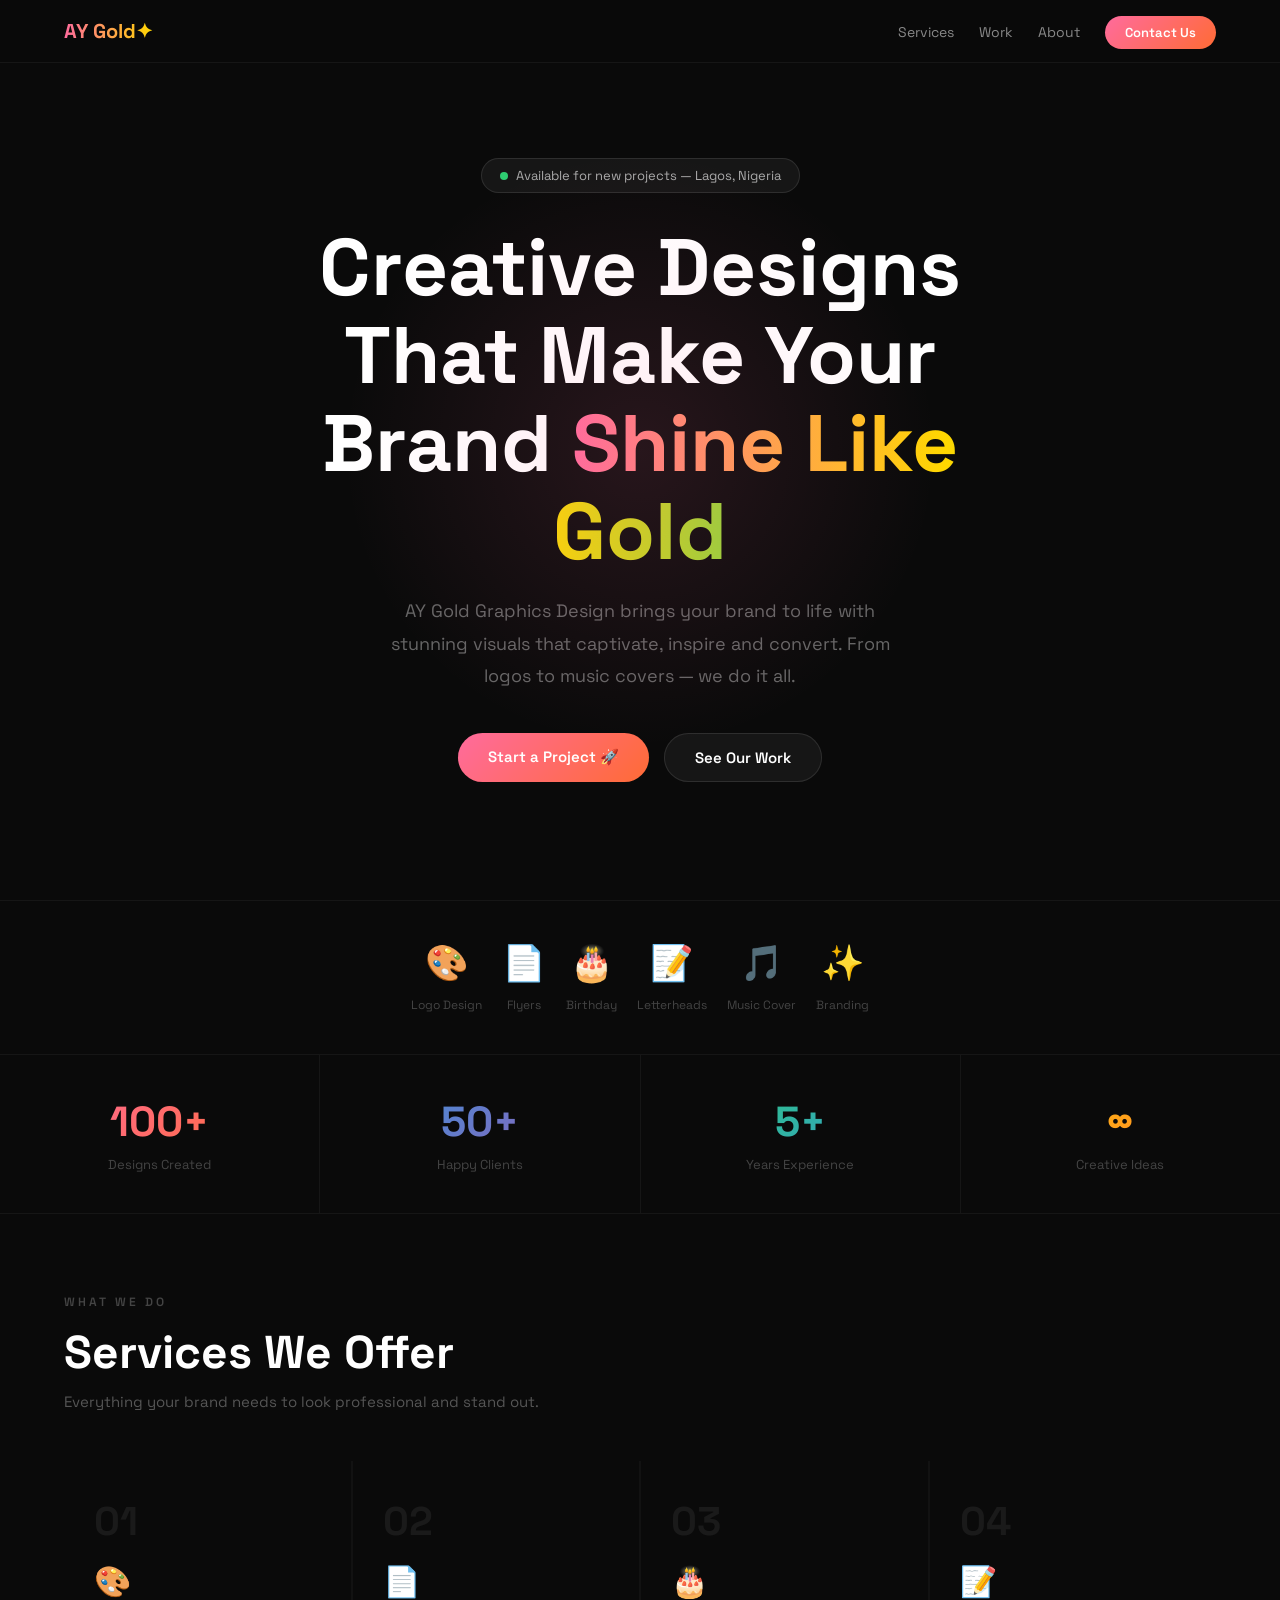
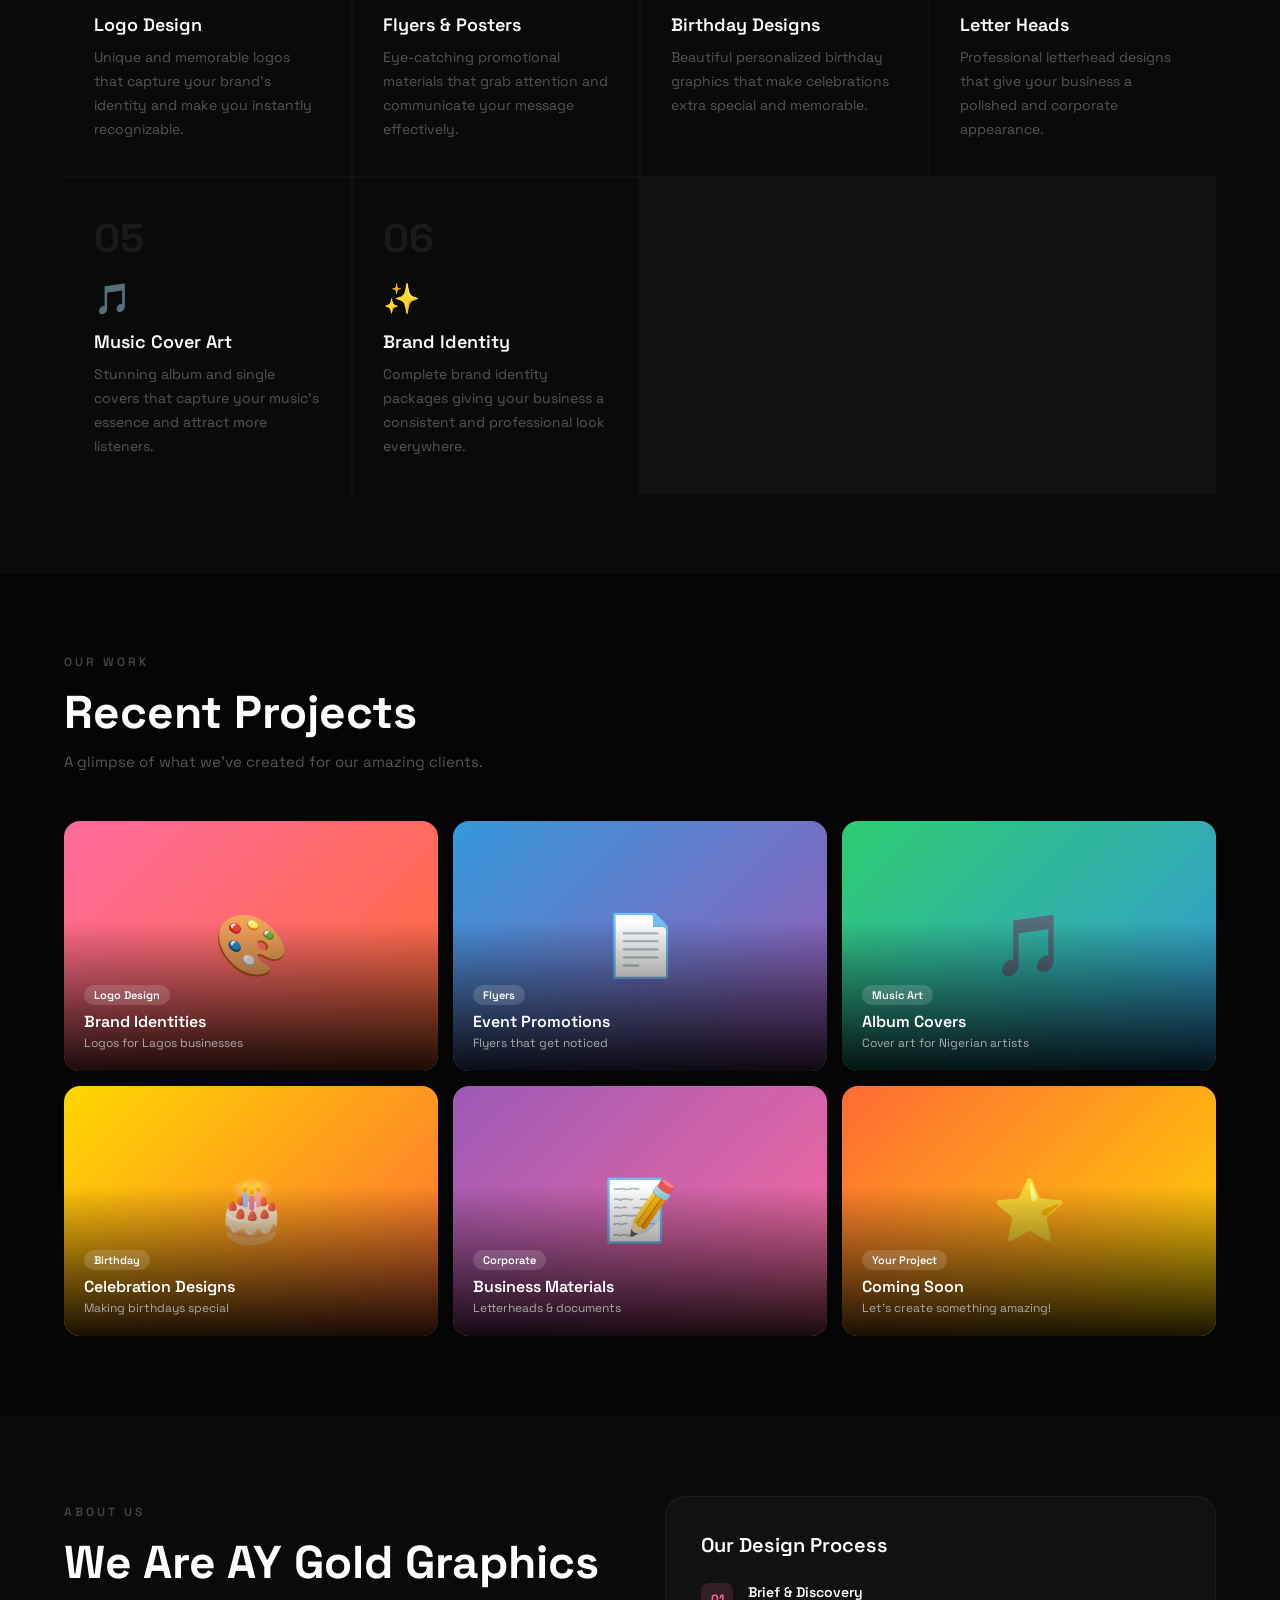
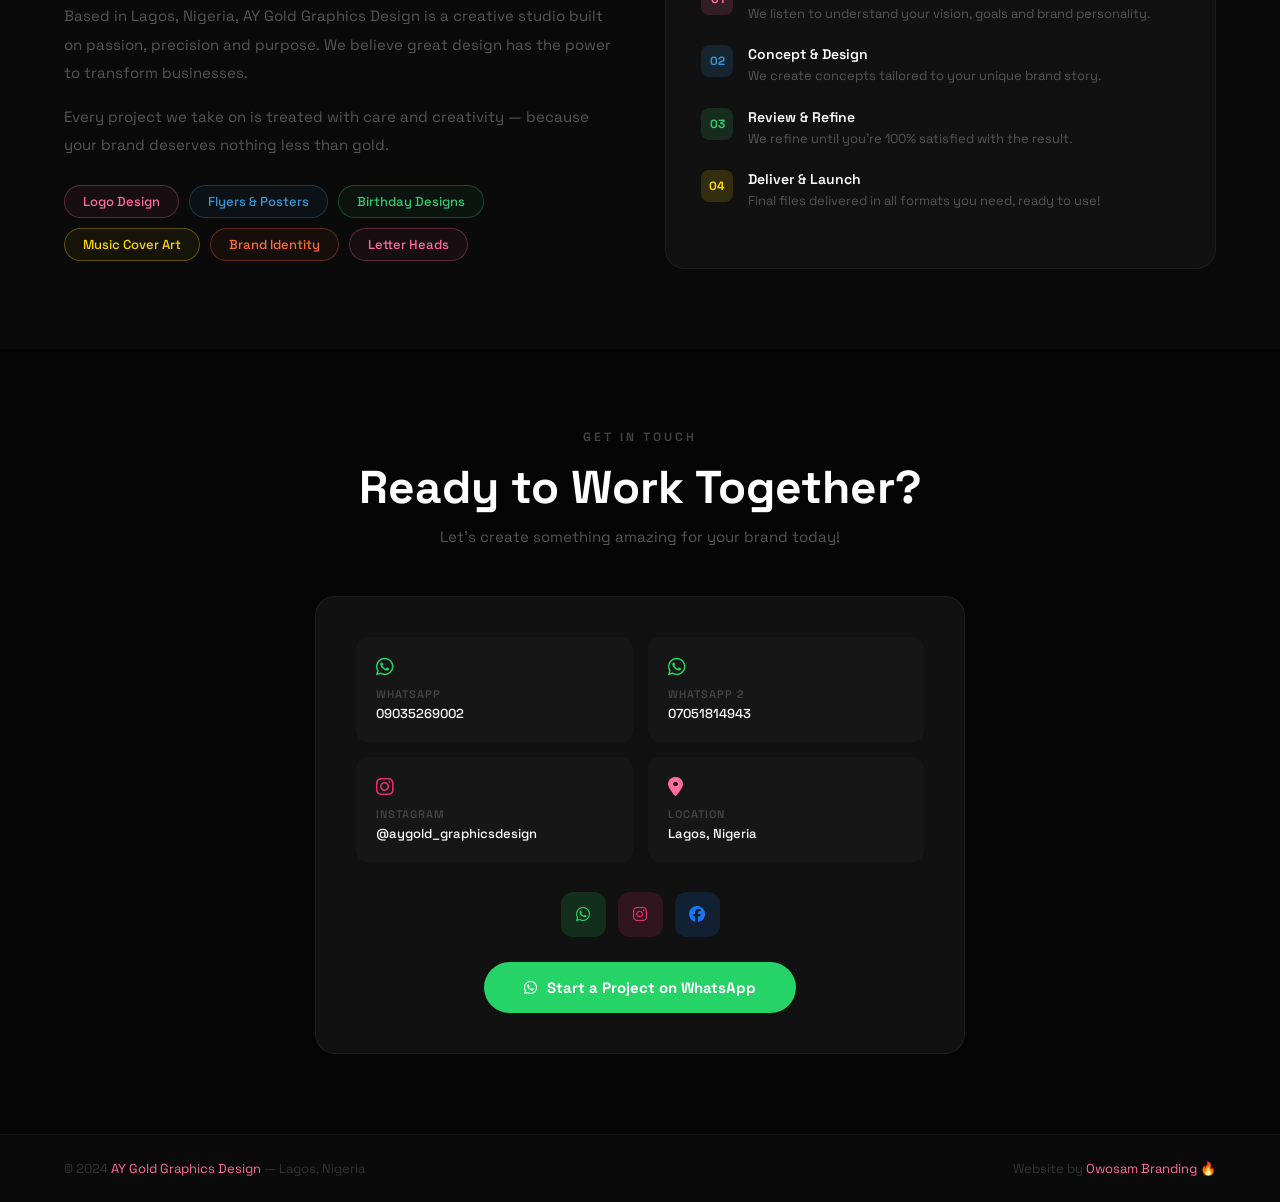
==== commit b2ae2cd8: "Add files via upload" ====
--- a/index.html
+++ b/index.html
@@ -1,780 +1,611 @@
 <!DOCTYPE html>
+<html lang="en">
+
+  <head>
+    <meta charset="UTF-8">
+    <title>Untitled</title>
+    
+
+  </head>
+    
+  <body>
+  <!DOCTYPE html>
 <html lang="en">
 <head>
   <meta charset="UTF-8">
   <meta name="viewport" content="width=device-width, initial-scale=1.0">
-  <title>Owosam Branding</title>
-  <link href="https://fonts.googleapis.com/css2?family=Orbitron:wght@400;500;600;700;800;900&family=Space+Grotesk:wght@300;400;500;600;700&display=swap" rel="stylesheet">
+  <title>AY Gold Graphics Design</title>
+  <link href="https://fonts.googleapis.com/css2?family=Space+Grotesk:wght@300;400;500;600;700&display=swap" rel="stylesheet">
   <link rel="stylesheet" href="https://cdnjs.cloudflare.com/ajax/libs/font-awesome/6.5.0/css/all.min.css">
   <style>
-    :root {
-      --neon: #00FFD1;
-      --pink: #FF2D78;
-      --purple: #9D00FF;
-      --blue: #00B4FF;
-      --dark: #020212;
-      --card: #0a0a1a;
-    }
     * { margin: 0; padding: 0; box-sizing: border-box; }
-    body { font-family: 'Space Grotesk', sans-serif; background: var(--dark); color: white; overflow-x: hidden; }
-
-    /* SCANLINE EFFECT */
-    body::after {
-      content: '';
-      position: fixed;
-      inset: 0;
-      background: repeating-linear-gradient(0deg, transparent, transparent 2px, rgba(0,255,209,0.01) 2px, rgba(0,255,209,0.01) 4px);
-      pointer-events: none;
-      z-index: 9999;
-    }
-
-    /* CURSOR GLOW */
-    .cursor {
-      width: 20px; height: 20px;
-      background: rgba(0,255,209,0.3);
-      border-radius: 50%;
-      position: fixed;
-      pointer-events: none;
-      z-index: 99999;
-      transition: transform 0.1s;
-      mix-blend-mode: screen;
-    }
+    body { font-family: 'Space Grotesk', sans-serif; background: #0a0a0a; color: white; overflow-x: hidden; }
 
     /* NAVBAR */
     nav {
-      padding: 20px 5%;
+      padding: 18px 5%;
       display: flex;
       justify-content: space-between;
       align-items: center;
       position: fixed;
-      top: 0; left: 0; right: 0;
-      z-index: 1000;
-      background: rgba(2,2,18,0.9);
-      backdrop-filter: blur(20px);
-      border-bottom: 1px solid rgba(0,255,209,0.1);
+      top: 0;
+      left: 0;
+      right: 0;
+      z-index: 100;
+      background: rgba(10,10,10,0.95);
+      backdrop-filter: blur(10px);
+      border-bottom: 1px solid rgba(255,255,255,0.05);
     }
     .logo {
-      font-family: 'Orbitron', monospace;
-      font-size: 18px;
-      font-weight: 800;
-      color: var(--neon);
-      text-shadow: 0 0 20px rgba(0,255,209,0.5);
-      letter-spacing: 2px;
-    }
-    .logo span { color: var(--pink); }
-    .nav-links { list-style: none; display: flex; gap: 30px; }
-    .nav-links a {
-      color: #444;
-      text-decoration: none;
-      font-size: 13px;
-      font-weight: 500;
-      letter-spacing: 1px;
-      text-transform: uppercase;
-      transition: color 0.3s;
-      position: relative;
-    }
-    .nav-links a::after {
-      content: '';
-      position: absolute;
-      bottom: -3px; left: 0;
-      width: 0; height: 1px;
-      background: var(--neon);
-      transition: width 0.3s;
-    }
-    .nav-links a:hover { color: var(--neon); }
-    .nav-links a:hover::after { width: 100%; }
-    .nav-btn {
-      background: transparent;
-      color: var(--neon) !important;
-      border: 1px solid var(--neon) !important;
+      font-size: 20px;
+      font-weight: 700;
+      background: linear-gradient(90deg, #FF6B9D, #FFD700);
+      -webkit-background-clip: text;
+      -webkit-text-fill-color: transparent;
+    }
+    .nav-links { display: flex; gap: 25px; list-style: none; }
+    .nav-links a { color: #888; text-decoration: none; font-size: 14px; transition: color 0.3s; }
+    .nav-links a:hover { color: white; }
+    .nav-cta {
+      background: linear-gradient(135deg, #FF6B9D, #FF6B35);
+      color: white !important;
       padding: 8px 20px;
-      border-radius: 3px;
-      font-size: 12px !important;
-      letter-spacing: 2px !important;
-      transition: all 0.3s !important;
-    }
-    .nav-btn:hover {
-      background: var(--neon) !important;
-      color: var(--dark) !important;
-      box-shadow: 0 0 20px rgba(0,255,209,0.4) !important;
-    }
-    .nav-btn::after { display: none !important; }
+      border-radius: 50px;
+      font-weight: 600 !important;
+      font-size: 13px !important;
+    }
+    .hamburger { display: none; flex-direction: column; gap: 5px; cursor: pointer; }
+    .hamburger span { width: 25px; height: 2px; background: white; border-radius: 2px; }
 
     /* HERO */
     .hero {
       min-height: 100vh;
+      padding: 120px 5% 80px;
       display: flex;
       flex-direction: column;
       justify-content: center;
       align-items: center;
       text-align: center;
-      padding: 120px 5% 80px;
       position: relative;
       overflow: hidden;
     }
-
-    /* GRID BACKGROUND */
     .hero::before {
       content: '';
       position: absolute;
-      inset: 0;
-      background-image:
-        linear-gradient(rgba(0,255,209,0.03) 1px, transparent 1px),
-        linear-gradient(90deg, rgba(0,255,209,0.03) 1px, transparent 1px);
-      background-size: 50px 50px;
+      width: 600px;
+      height: 600px;
+      background: radial-gradient(circle, rgba(255,107,157,0.12) 0%, transparent 70%);
+      top: 50%;
+      left: 50%;
+      transform: translate(-50%, -50%);
+      border-radius: 50%;
       pointer-events: none;
     }
-
-    /* GLOW ORBS */
-    .orb {
-      position: absolute;
-      border-radius: 50%;
-      filter: blur(80px);
-      pointer-events: none;
-    }
-    .orb1 { width: 400px; height: 400px; background: rgba(0,255,209,0.08); top: 10%; left: -10%; }
-    .orb2 { width: 300px; height: 300px; background: rgba(255,45,120,0.08); top: 20%; right: -5%; }
-    .orb3 { width: 350px; height: 350px; background: rgba(157,0,255,0.06); bottom: 10%; left: 30%; }
-
-    .hero-status {
+    .hero-badge {
       display: inline-flex;
       align-items: center;
-      gap: 10px;
-      background: rgba(0,255,209,0.05);
-      border: 1px solid rgba(0,255,209,0.2);
-      color: var(--neon);
-      padding: 8px 20px;
-      border-radius: 3px;
+      gap: 8px;
+      background: rgba(255,255,255,0.05);
+      border: 1px solid rgba(255,255,255,0.1);
+      color: #aaa;
+      padding: 8px 18px;
+      border-radius: 50px;
+      font-size: 13px;
+      margin-bottom: 30px;
+    }
+    .dot { width: 8px; height: 8px; background: #2ECC71; border-radius: 50%; animation: blink 2s infinite; }
+    @keyframes blink { 0%,100%{opacity:1} 50%{opacity:0.3} }
+    .hero h1 {
+      font-size: clamp(36px, 7vw, 80px);
+      font-weight: 700;
+      line-height: 1.1;
+      margin-bottom: 20px;
+      max-width: 800px;
+    }
+    .grad-text {
+      background: linear-gradient(90deg, #FF6B9D, #FFD700, #2ECC71, #3498DB);
+      -webkit-background-clip: text;
+      -webkit-text-fill-color: transparent;
+      background-size: 200%;
+      animation: gradient 4s ease infinite;
+    }
+    @keyframes gradient { 0%,100%{background-position:0%} 50%{background-position:100%} }
+    .hero p { color: #666; font-size: clamp(14px, 2vw, 18px); line-height: 1.8; margin-bottom: 40px; max-width: 550px; }
+    .hero-btns { display: flex; gap: 15px; flex-wrap: wrap; justify-content: center; }
+    .btn-main {
+      background: linear-gradient(135deg, #FF6B9D, #FF6B35);
+      color: white;
+      padding: 14px 30px;
+      border-radius: 50px;
+      font-size: 15px;
+      font-weight: 600;
+      text-decoration: none;
+      transition: transform 0.2s, box-shadow 0.2s;
+      display: inline-block;
+    }
+    .btn-main:hover { transform: translateY(-3px); box-shadow: 0 10px 30px rgba(255,107,157,0.4); }
+    .btn-sec {
+      background: rgba(255,255,255,0.05);
+      color: white;
+      padding: 14px 30px;
+      border-radius: 50px;
+      font-size: 15px;
+      font-weight: 600;
+      text-decoration: none;
+      border: 1px solid rgba(255,255,255,0.1);
+      transition: all 0.3s;
+      display: inline-block;
+    }
+    .btn-sec:hover { border-color: #FF6B9D; color: #FF6B9D; }
+
+    /* EMOJI STRIP */
+    .emoji-strip {
+      display: flex;
+      justify-content: center;
+      gap: 20px;
+      padding: 40px 5%;
+      border-top: 1px solid rgba(255,255,255,0.05);
+      border-bottom: 1px solid rgba(255,255,255,0.05);
+      flex-wrap: wrap;
+    }
+    .emoji-item { text-align: center; }
+    .emoji-item .emoji { font-size: 35px; display: block; margin-bottom: 8px; }
+    .emoji-item span { color: #444; font-size: 12px; }
+
+    /* STATS */
+    .stats {
+      display: flex;
+      justify-content: center;
+      flex-wrap: wrap;
+      gap: 0;
+      padding: 0;
+    }
+    .stat {
+      flex: 1;
+      min-width: 150px;
+      text-align: center;
+      padding: 40px 20px;
+      border-right: 1px solid rgba(255,255,255,0.05);
+      border-bottom: 1px solid rgba(255,255,255,0.05);
+    }
+    .stat:last-child { border-right: none; }
+    .stat h3 {
+      font-size: clamp(28px, 4vw, 42px);
+      font-weight: 700;
+      margin-bottom: 8px;
+    }
+    .stat p { color: #444; font-size: 13px; }
+
+    /* SERVICES */
+    .services { padding: 80px 5%; }
+    .sec-label {
+      color: #444;
       font-size: 12px;
       font-weight: 600;
-      letter-spacing: 2px;
-      text-transform: uppercase;
-      margin-bottom: 30px;
-      position: relative;
-      z-index: 1;
-    }
-    .status-dot { width: 6px; height: 6px; background: var(--neon); border-radius: 50%; animation: pulse 2s infinite; box-shadow: 0 0 10px var(--neon); }
-    @keyframes pulse { 0%,100%{opacity:1;transform:scale(1)} 50%{opacity:0.5;transform:scale(0.8)} }
-
-    .hero h1 {
-      font-family: 'Orbitron', monospace;
-      font-size: clamp(32px, 6vw, 75px);
-      font-weight: 900;
-      line-height: 1.1;
-      margin-bottom: 25px;
-      position: relative;
-      z-index: 1;
-      letter-spacing: 2px;
-    }
-    .neon-text {
-      color: var(--neon);
-      text-shadow: 0 0 30px rgba(0,255,209,0.5), 0 0 60px rgba(0,255,209,0.3);
-    }
-    .pink-text {
-      color: var(--pink);
-      text-shadow: 0 0 30px rgba(255,45,120,0.5);
-    }
-
-    .hero-sub {
-      color: #444;
-      font-size: clamp(14px, 2vw, 17px);
-      line-height: 1.8;
-      margin-bottom: 45px;
-      max-width: 600px;
-      position: relative;
-      z-index: 1;
-    }
-
-    .hero-btns { display: flex; gap: 15px; flex-wrap: wrap; justify-content: center; position: relative; z-index: 1; }
-
-    .btn-neon {
-      background: transparent;
-      color: var(--neon);
-      border: 1px solid var(--neon);
-      padding: 15px 35px;
-      font-size: 13px;
-      font-weight: 700;
-      letter-spacing: 2px;
-      text-transform: uppercase;
-      text-decoration: none;
-      border-radius: 3px;
-      transition: all 0.3s;
-      display: inline-block;
-      position: relative;
-      overflow: hidden;
-    }
-    .btn-neon::before {
-      content: '';
-      position: absolute;
-      inset: 0;
-      background: var(--neon);
-      transform: translateX(-100%);
-      transition: transform 0.3s;
-      z-index: -1;
-    }
-    .btn-neon:hover { color: var(--dark); box-shadow: 0 0 30px rgba(0,255,209,0.4); }
-    .btn-neon:hover::before { transform: translateX(0); }
-
-    .btn-pink {
-      background: transparent;
-      color: var(--pink);
-      border: 1px solid var(--pink);
-      padding: 15px 35px;
-      font-size: 13px;
-      font-weight: 700;
-      letter-spacing: 2px;
-      text-transform: uppercase;
-      text-decoration: none;
-      border-radius: 3px;
-      transition: all 0.3s;
-      display: inline-block;
-    }
-    .btn-pink:hover { background: var(--pink); color: white; box-shadow: 0 0 30px rgba(255,45,120,0.4); }
-
-    /* TICKER */
-    .ticker {
-      background: rgba(0,255,209,0.03);
-      border-top: 1px solid rgba(0,255,209,0.1);
-      border-bottom: 1px solid rgba(0,255,209,0.1);
-      padding: 15px 0;
-      overflow: hidden;
-      white-space: nowrap;
-    }
-    .ticker-inner {
-      display: inline-flex;
-      gap: 60px;
-      animation: ticker 20s linear infinite;
-    }
-    @keyframes ticker { 0%{transform:translateX(0)} 100%{transform:translateX(-50%)} }
-    .ticker-item {
-      display: inline-flex;
-      align-items: center;
-      gap: 15px;
-      color: #333;
-      font-size: 13px;
-      font-weight: 600;
-      letter-spacing: 2px;
-      text-transform: uppercase;
-    }
-    .ticker-item span { color: var(--neon); font-size: 10px; }
-
-    /* STATS */
-    .stats {
-      display: grid;
-      grid-template-columns: repeat(auto-fit, minmax(150px, 1fr));
-      border-bottom: 1px solid rgba(0,255,209,0.05);
-    }
-    .stat {
-      padding: 40px 20px;
-      text-align: center;
-      border-right: 1px solid rgba(0,255,209,0.05);
-      position: relative;
-      overflow: hidden;
-    }
-    .stat::before {
-      content: '';
-      position: absolute;
-      bottom: 0; left: 0; right: 0;
-      height: 1px;
-      background: linear-gradient(90deg, transparent, var(--neon), transparent);
-      opacity: 0;
-      transition: opacity 0.3s;
-    }
-    .stat:hover::before { opacity: 1; }
-    .stat h3 {
-      font-family: 'Orbitron', monospace;
-      font-size: clamp(24px, 3vw, 38px);
-      font-weight: 800;
-      margin-bottom: 8px;
-    }
-    .stat p { color: #333; font-size: 12px; letter-spacing: 2px; text-transform: uppercase; }
-
-    /* SERVICES */
-    .services { padding: 100px 5%; }
-    .sec-tag {
-      color: var(--neon);
-      font-size: 11px;
-      font-weight: 600;
-      letter-spacing: 4px;
+      letter-spacing: 3px;
       text-transform: uppercase;
       margin-bottom: 15px;
-      display: flex;
-      align-items: center;
-      gap: 10px;
-    }
-    .sec-tag::before { content: '//'; color: var(--pink); }
+    }
     .sec-title {
-      font-family: 'Orbitron', monospace;
-      font-size: clamp(24px, 3.5vw, 44px);
-      font-weight: 800;
-      margin-bottom: 15px;
-      letter-spacing: 1px;
-    }
-    .sec-sub { color: #444; font-size: 15px; margin-bottom: 60px; max-width: 500px; line-height: 1.8; }
-
+      font-size: clamp(28px, 4vw, 46px);
+      font-weight: 700;
+      margin-bottom: 12px;
+      line-height: 1.2;
+    }
+    .sec-sub { color: #555; font-size: 15px; margin-bottom: 50px; max-width: 500px; }
     .services-grid {
       display: grid;
-      grid-template-columns: repeat(auto-fit, minmax(260px, 1fr));
-      gap: 1px;
-      background: rgba(0,255,209,0.05);
+      grid-template-columns: repeat(auto-fit, minmax(280px, 1fr));
+      gap: 2px;
+      background: rgba(255,255,255,0.03);
     }
     .service-card {
-      background: var(--dark);
-      padding: 40px 30px;
-      position: relative;
-      overflow: hidden;
+      background: #0a0a0a;
+      padding: 35px 30px;
       transition: background 0.3s;
-    }
-    .service-card::before {
-      content: '';
-      position: absolute;
-      top: 0; left: 0; right: 0;
-      height: 1px;
-      background: linear-gradient(90deg, transparent, var(--neon), transparent);
-      transform: scaleX(0);
-      transition: transform 0.4s;
-    }
-    .service-card:hover { background: var(--card); }
-    .service-card:hover::before { transform: scaleX(1); }
-    .s-number {
-      font-family: 'Orbitron', monospace;
-      font-size: 48px;
-      font-weight: 900;
-      color: rgba(0,255,209,0.05);
-      margin-bottom: 15px;
-      transition: color 0.3s;
-    }
-    .service-card:hover .s-number { color: rgba(0,255,209,0.15); }
-    .s-icon { font-size: 28px; margin-bottom: 15px; }
-    .service-card h3 { font-size: 17px; font-weight: 600; margin-bottom: 10px; letter-spacing: 1px; }
-    .service-card p { color: #444; font-size: 13px; line-height: 1.8; }
-    .s-price {
-      margin-top: 15px;
-      color: var(--neon);
-      font-size: 13px;
-      font-weight: 700;
-      font-family: 'Orbitron', monospace;
-      letter-spacing: 1px;
-    }
+      cursor: default;
+    }
+    .service-card:hover { background: #111; }
+    .s-num { font-size: 40px; font-weight: 700; color: #1a1a1a; margin-bottom: 15px; }
+    .s-icon { font-size: 30px; margin-bottom: 12px; }
+    .service-card h3 { font-size: 18px; font-weight: 600; margin-bottom: 10px; }
+    .service-card p { color: #555; font-size: 14px; line-height: 1.7; }
 
     /* PORTFOLIO */
-    .portfolio { padding: 100px 5%; background: #030313; }
+    .portfolio { padding: 80px 5%; background: #050505; }
     .port-grid {
       display: grid;
       grid-template-columns: repeat(auto-fit, minmax(280px, 1fr));
       gap: 15px;
-      margin-top: 60px;
+      margin-top: 50px;
     }
     .port-card {
-      border-radius: 4px;
+      border-radius: 16px;
       overflow: hidden;
       position: relative;
-      height: 260px;
-      border: 1px solid rgba(0,255,209,0.05);
-      transition: border-color 0.3s;
-    }
-    .port-card:hover { border-color: rgba(0,255,209,0.3); }
+      height: 250px;
+      cursor: pointer;
+    }
     .port-bg {
-      width: 100%; height: 100%;
-      display: flex; align-items: center; justify-content: center;
-      font-size: 55px;
+      width: 100%;
+      height: 100%;
+      display: flex;
+      align-items: center;
+      justify-content: center;
+      font-size: 60px;
       transition: transform 0.3s;
     }
     .port-card:hover .port-bg { transform: scale(1.05); }
     .port-overlay {
-      position: absolute; inset: 0;
-      background: linear-gradient(to top, rgba(2,2,18,0.95) 0%, transparent 60%);
+      position: absolute;
+      inset: 0;
+      background: linear-gradient(to top, rgba(0,0,0,0.9) 0%, transparent 60%);
       padding: 20px;
-      display: flex; flex-direction: column; justify-content: flex-end;
+      display: flex;
+      flex-direction: column;
+      justify-content: flex-end;
     }
     .port-tag {
       display: inline-block;
-      background: rgba(0,255,209,0.1);
-      color: var(--neon);
-      border: 1px solid rgba(0,255,209,0.2);
+      background: rgba(255,255,255,0.15);
+      color: white;
       padding: 3px 10px;
-      font-size: 10px;
-      font-weight: 700;
-      letter-spacing: 2px;
-      text-transform: uppercase;
-      margin-bottom: 8px;
+      border-radius: 20px;
+      font-size: 11px;
+      font-weight: 600;
+      margin-bottom: 6px;
       width: fit-content;
     }
     .port-overlay h3 { color: white; font-size: 16px; font-weight: 600; }
-    .port-overlay p { color: #555; font-size: 12px; margin-top: 4px; }
+    .port-overlay p { color: #aaa; font-size: 12px; margin-top: 3px; }
 
     /* ABOUT */
-    .about { padding: 100px 5%; }
-    .about-grid {
+    .about { padding: 80px 5%; }
+    .about-wrap {
       display: grid;
       grid-template-columns: repeat(auto-fit, minmax(300px, 1fr));
-      gap: 60px;
+      gap: 50px;
       align-items: center;
     }
-    .about-left p { color: #444; font-size: 15px; line-height: 1.9; margin-bottom: 20px; }
-    .skills {
-      display: flex; flex-wrap: wrap; gap: 10px; margin-top: 30px;
-    }
-    .skill {
-      padding: 6px 16px;
-      border-radius: 2px;
-      font-size: 12px;
-      font-weight: 600;
-      letter-spacing: 1px;
-      text-transform: uppercase;
+    .about-left p { color: #555; font-size: 15px; line-height: 1.9; margin-bottom: 15px; }
+    .pills { display: flex; flex-wrap: wrap; gap: 10px; margin-top: 25px; }
+    .pill {
+      padding: 7px 18px;
+      border-radius: 50px;
+      font-size: 13px;
+      font-weight: 500;
       border: 1px solid;
     }
-    .sk1 { color: var(--neon); border-color: rgba(0,255,209,0.3); background: rgba(0,255,209,0.05); }
-    .sk2 { color: var(--pink); border-color: rgba(255,45,120,0.3); background: rgba(255,45,120,0.05); }
-    .sk3 { color: var(--blue); border-color: rgba(0,180,255,0.3); background: rgba(0,180,255,0.05); }
-    .sk4 { color: var(--purple); border-color: rgba(157,0,255,0.3); background: rgba(157,0,255,0.05); }
-
-    .terminal {
-      background: var(--card);
-      border: 1px solid rgba(0,255,209,0.15);
-      border-radius: 6px;
-      overflow: hidden;
-    }
-    .terminal-header {
-      background: rgba(0,255,209,0.05);
-      padding: 12px 20px;
-      display: flex;
-      align-items: center;
-      gap: 8px;
-      border-bottom: 1px solid rgba(0,255,209,0.1);
-    }
-    .t-dot { width: 10px; height: 10px; border-radius: 50%; }
-    .terminal-header span { color: #333; font-size: 12px; margin-left: 10px; font-family: monospace; }
-    .terminal-body { padding: 25px; font-family: monospace; font-size: 13px; line-height: 2; }
-    .t-line { display: flex; gap: 10px; }
-    .t-prompt { color: var(--neon); }
-    .t-cmd { color: var(--blue); }
-    .t-output { color: #444; padding-left: 20px; }
-    .t-highlight { color: white; }
-    .t-cursor { display: inline-block; width: 8px; height: 14px; background: var(--neon); animation: blink2 1s infinite; vertical-align: middle; }
-    @keyframes blink2 { 0%,50%{opacity:1} 51%,100%{opacity:0} }
+    .pill.p { color: #FF6B9D; border-color: rgba(255,107,157,0.3); background: rgba(255,107,157,0.05); }
+    .pill.b { color: #3498DB; border-color: rgba(52,152,219,0.3); background: rgba(52,152,219,0.05); }
+    .pill.g { color: #2ECC71; border-color: rgba(46,204,113,0.3); background: rgba(46,204,113,0.05); }
+    .pill.y { color: #FFD700; border-color: rgba(255,215,0,0.3); background: rgba(255,215,0,0.05); }
+    .pill.o { color: #FF6B35; border-color: rgba(255,107,53,0.3); background: rgba(255,107,53,0.05); }
+    .process-box {
+      background: #111;
+      border-radius: 20px;
+      padding: 35px;
+      border: 1px solid rgba(255,255,255,0.05);
+    }
+    .process-box h3 { font-size: 20px; font-weight: 600; margin-bottom: 25px; }
+    .p-item { display: flex; gap: 15px; margin-bottom: 22px; align-items: flex-start; }
+    .p-num {
+      width: 32px; height: 32px; border-radius: 8px;
+      display: flex; align-items: center; justify-content: center;
+      font-size: 12px; font-weight: 700; flex-shrink: 0;
+    }
+    .p-item h4 { color: white; font-size: 14px; font-weight: 600; margin-bottom: 3px; }
+    .p-item p { color: #555; font-size: 13px; line-height: 1.5; }
 
     /* CONTACT */
-    .contact { padding: 100px 5%; background: #030313; text-align: center; }
+    .contact { padding: 80px 5%; background: #050505; text-align: center; }
     .contact-box {
-      max-width: 700px;
-      margin: 60px auto 0;
-      background: var(--card);
-      border: 1px solid rgba(0,255,209,0.1);
-      border-radius: 6px;
-      padding: 50px;
-      position: relative;
-      overflow: hidden;
-    }
-    .contact-box::before {
-      content: '';
-      position: absolute;
-      top: 0; left: 0; right: 0;
-      height: 1px;
-      background: linear-gradient(90deg, transparent, var(--neon), var(--pink), transparent);
+      max-width: 650px;
+      margin: 50px auto 0;
+      background: #111;
+      border-radius: 20px;
+      padding: 40px;
+      border: 1px solid rgba(255,255,255,0.05);
     }
     .c-grid {
       display: grid;
-      grid-template-columns: repeat(auto-fit, minmax(160px, 1fr));
+      grid-template-columns: repeat(auto-fit, minmax(180px, 1fr));
       gap: 15px;
-      margin-bottom: 35px;
+      margin-bottom: 30px;
     }
     .c-item {
-      background: rgba(0,255,209,0.02);
-      border: 1px solid rgba(0,255,209,0.08);
+      background: #161616;
       padding: 20px;
-      border-radius: 4px;
+      border-radius: 12px;
       text-align: left;
-      transition: border-color 0.3s;
-    }
-    .c-item:hover { border-color: rgba(0,255,209,0.25); }
-    .c-item i { font-size: 18px; margin-bottom: 10px; display: block; }
-    .c-item h4 { color: #333; font-size: 10px; font-weight: 700; letter-spacing: 2px; text-transform: uppercase; margin-bottom: 5px; }
+    }
+    .c-item i { font-size: 20px; margin-bottom: 10px; display: block; }
+    .c-item h4 { color: #444; font-size: 11px; font-weight: 600; letter-spacing: 1px; text-transform: uppercase; margin-bottom: 4px; }
     .c-item p { color: white; font-size: 13px; font-weight: 500; }
-    .social-row { display: flex; justify-content: center; gap: 12px; margin-bottom: 30px; }
+    .social-row { display: flex; justify-content: center; gap: 12px; margin-bottom: 25px; }
     .s-btn {
-      width: 45px; height: 45px;
-      border: 1px solid rgba(255,255,255,0.05);
-      border-radius: 4px;
+      width: 45px; height: 45px; border-radius: 12px;
       display: flex; align-items: center; justify-content: center;
-      font-size: 16px; color: #444; text-decoration: none;
-      transition: all 0.3s;
-    }
-    .s-btn:hover { border-color: var(--neon); color: var(--neon); box-shadow: 0 0 15px rgba(0,255,209,0.2); }
-    .wa-btn {
+      font-size: 16px; color: white; text-decoration: none;
+      transition: transform 0.2s;
+    }
+    .s-btn:hover { transform: translateY(-3px); }
+    .wa-big {
       display: inline-flex;
       align-items: center;
       gap: 10px;
-      background: transparent;
-      color: #25D366;
-      border: 1px solid #25D366;
-      padding: 15px 40px;
-      border-radius: 3px;
+      background: #25D366;
+      color: white;
+      padding: 16px 40px;
+      border-radius: 50px;
       text-decoration: none;
       font-weight: 700;
-      font-size: 14px;
-      letter-spacing: 1px;
-      text-transform: uppercase;
-      transition: all 0.3s;
-    }
-    .wa-btn:hover { background: #25D366; color: white; box-shadow: 0 0 25px rgba(37,211,102,0.4); }
+      font-size: 15px;
+      transition: transform 0.2s, box-shadow 0.2s;
+    }
+    .wa-big:hover { transform: translateY(-3px); box-shadow: 0 10px 30px rgba(37,211,102,0.4); }
 
     /* FOOTER */
     footer {
       padding: 25px 5%;
-      border-top: 1px solid rgba(0,255,209,0.05);
+      border-top: 1px solid rgba(255,255,255,0.05);
       display: flex;
       justify-content: space-between;
       align-items: center;
       flex-wrap: wrap;
       gap: 10px;
     }
-    footer p { color: #222; font-size: 12px; letter-spacing: 1px; font-family: monospace; }
-    footer span { color: var(--neon); }
+    footer p { color: #333; font-size: 13px; }
+    footer span { color: #FF6B9D; }
 
     /* MOBILE */
     @media (max-width: 768px) {
       .nav-links { display: none; }
-      .hero h1 { font-size: 32px; letter-spacing: 1px; }
-      .sec-title { font-size: 26px; }
+      .hamburger { display: flex; }
+      .stat { border-right: none; }
     }
   </style>
 </head>
 <body>
 
-  <div class="cursor" id="cursor"></div>
-
   <nav>
-    <div class="logo">OWOSAM<span>.</span>BRANDING</div>
+    <div class="logo">AY Gold✦</div>
     <ul class="nav-links">
       <li><a href="#services">Services</a></li>
       <li><a href="#portfolio">Work</a></li>
       <li><a href="#about">About</a></li>
-      <li><a href="#contact" class="nav-btn">Contact</a></li>
+      <li><a href="#contact" class="nav-cta">Contact Us</a></li>
     </ul>
+    <div class="hamburger">
+      <span></span><span></span><span></span>
+    </div>
   </nav>
 
   <section class="hero">
-    <div class="orb orb1"></div>
-    <div class="orb orb2"></div>
-    <div class="orb orb3"></div>
-
-    <div class="hero-status">
-      <span class="status-dot"></span>
-      System Online — Lagos, Nigeria — Est. 2024
-    </div>
-
-    <h1>
-      <span class="neon-text">WE BUILD</span><br>
-      BRANDS THAT<br>
-      <span class="pink-text">STAND OUT</span>
-    </h1>
-
-    <p class="hero-sub">Owosam Branding is a next-generation design and web development agency. We craft digital experiences that are bold, beautiful and built to convert.</p>
-
+    <div class="hero-badge">
+      <span class="dot"></span>
+      Available for new projects — Lagos, Nigeria
+    </div>
+    <h1>Creative Designs That Make Your Brand <span class="grad-text">Shine Like Gold</span></h1>
+    <p>AY Gold Graphics Design brings your brand to life with stunning visuals that captivate, inspire and convert. From logos to music covers — we do it all.</p>
     <div class="hero-btns">
-      <a href="#contact" class="btn-neon">Initialize Project</a>
-      <a href="#portfolio" class="btn-pink">View Our Work</a>
+      <a href="#contact" class="btn-main">Start a Project 🚀</a>
+      <a href="#portfolio" class="btn-sec">See Our Work</a>
     </div>
   </section>
 
-  <div class="ticker">
-    <div class="ticker-inner">
-      <span class="ticker-item">Logo Design <span>✦</span></span>
-      <span class="ticker-item">Web Development <span>✦</span></span>
-      <span class="ticker-item">Brand Identity <span>✦</span></span>
-      <span class="ticker-item">Social Media <span>✦</span></span>
-      <span class="ticker-item">UI/UX Design <span>✦</span></span>
-      <span class="ticker-item">Lagos Nigeria <span>✦</span></span>
-      <span class="ticker-item">Logo Design <span>✦</span></span>
-      <span class="ticker-item">Web Development <span>✦</span></span>
-      <span class="ticker-item">Brand Identity <span>✦</span></span>
-      <span class="ticker-item">Social Media <span>✦</span></span>
-      <span class="ticker-item">UI/UX Design <span>✦</span></span>
-      <span class="ticker-item">Lagos Nigeria <span>✦</span></span>
-    </div>
+  <div class="emoji-strip">
+    <div class="emoji-item"><span class="emoji">🎨</span><span>Logo Design</span></div>
+    <div class="emoji-item"><span class="emoji">📄</span><span>Flyers</span></div>
+    <div class="emoji-item"><span class="emoji">🎂</span><span>Birthday</span></div>
+    <div class="emoji-item"><span class="emoji">📝</span><span>Letterheads</span></div>
+    <div class="emoji-item"><span class="emoji">🎵</span><span>Music Cover</span></div>
+    <div class="emoji-item"><span class="emoji">✨</span><span>Branding</span></div>
   </div>
 
   <div class="stats">
     <div class="stat">
-      <h3 style="color:var(--neon);text-shadow:0 0 20px rgba(0,255,209,0.5)">10+</h3>
-      <p>Projects Done</p>
+      <h3 style="background:linear-gradient(135deg,#FF6B9D,#FF6B35);-webkit-background-clip:text;-webkit-text-fill-color:transparent">100+</h3>
+      <p>Designs Created</p>
     </div>
     <div class="stat">
-      <h3 style="color:var(--pink);text-shadow:0 0 20px rgba(255,45,120,0.5)">100%</h3>
-      <p>Satisfaction</p>
+      <h3 style="background:linear-gradient(135deg,#3498DB,#9B59B6);-webkit-background-clip:text;-webkit-text-fill-color:transparent">50+</h3>
+      <p>Happy Clients</p>
     </div>
     <div class="stat">
-      <h3 style="color:var(--blue);text-shadow:0 0 20px rgba(0,180,255,0.5)">3+</h3>
-      <p>Services</p>
+      <h3 style="background:linear-gradient(135deg,#2ECC71,#3498DB);-webkit-background-clip:text;-webkit-text-fill-color:transparent">5+</h3>
+      <p>Years Experience</p>
     </div>
     <div class="stat">
-      <h3 style="color:var(--purple);text-shadow:0 0 20px rgba(157,0,255,0.5)">24/7</h3>
-      <p>Support</p>
+      <h3 style="background:linear-gradient(135deg,#FFD700,#FF6B35);-webkit-background-clip:text;-webkit-text-fill-color:transparent">∞</h3>
+      <p>Creative Ideas</p>
     </div>
   </div>
 
   <section class="services" id="services">
-    <div class="sec-tag">Services</div>
-    <h2 class="sec-title">WHAT WE OFFER</h2>
-    <p class="sec-sub">From brand identity to full web development — we build everything your business needs to dominate online.</p>
+    <div class="sec-label">What We Do</div>
+    <h2 class="sec-title">Services We Offer</h2>
+    <p class="sec-sub">Everything your brand needs to look professional and stand out.</p>
     <div class="services-grid">
       <div class="service-card">
-        <div class="s-number">01</div>
+        <div class="s-num">01</div>
         <div class="s-icon">🎨</div>
         <h3>Logo Design</h3>
-        <p>Unique logos that capture your brand identity and make you instantly recognizable in any market.</p>
-        <div class="s-price">₦50K — ₦150K</div>
+        <p>Unique and memorable logos that capture your brand's identity and make you instantly recognizable.</p>
       </div>
       <div class="service-card">
-        <div class="s-number">02</div>
-        <div class="s-icon">💻</div>
-        <h3>Website Design</h3>
-        <p>Professional responsive websites that attract clients and convert visitors into paying customers.</p>
-        <div class="s-price">₦100K — ₦500K</div>
+        <div class="s-num">02</div>
+        <div class="s-icon">📄</div>
+        <h3>Flyers & Posters</h3>
+        <p>Eye-catching promotional materials that grab attention and communicate your message effectively.</p>
       </div>
       <div class="service-card">
-        <div class="s-number">03</div>
-        <div class="s-icon">📱</div>
-        <h3>Social Media Branding</h3>
-        <p>Complete social media design packages that give your brand a consistent and professional online presence.</p>
-        <div class="s-price">₦30K — ₦80K</div>
+        <div class="s-num">03</div>
+        <div class="s-icon">🎂</div>
+        <h3>Birthday Designs</h3>
+        <p>Beautiful personalized birthday graphics that make celebrations extra special and memorable.</p>
       </div>
       <div class="service-card">
-        <div class="s-number">04</div>
-        <div class="s-icon">🚀</div>
-        <h3>Brand Identity Package</h3>
-        <p>Full brand identity including logo, colors, fonts, business card and complete brand style guide.</p>
-        <div class="s-price">₦200K — ₦500K</div>
+        <div class="s-num">04</div>
+        <div class="s-icon">📝</div>
+        <h3>Letter Heads</h3>
+        <p>Professional letterhead designs that give your business a polished and corporate appearance.</p>
+      </div>
+      <div class="service-card">
+        <div class="s-num">05</div>
+        <div class="s-icon">🎵</div>
+        <h3>Music Cover Art</h3>
+        <p>Stunning album and single covers that capture your music's essence and attract more listeners.</p>
+      </div>
+      <div class="service-card">
+        <div class="s-num">06</div>
+        <div class="s-icon">✨</div>
+        <h3>Brand Identity</h3>
+        <p>Complete brand identity packages giving your business a consistent and professional look everywhere.</p>
       </div>
     </div>
   </section>
 
   <section class="portfolio" id="portfolio">
-    <div class="sec-tag">Portfolio</div>
-    <h2 class="sec-title">RECENT WORK</h2>
-    <p class="sec-sub">Projects we've built for clients across Lagos and beyond.</p>
+    <div class="sec-label">Our Work</div>
+    <h2 class="sec-title">Recent Projects</h2>
+    <p class="sec-sub">A glimpse of what we've created for our amazing clients.</p>
     <div class="port-grid">
       <div class="port-card">
-        <div class="port-bg" style="background:linear-gradient(135deg,#FFD700,#FF8C00)">🍽️</div>
+        <div class="port-bg" style="background:linear-gradient(135deg,#FF6B9D,#FF6B35)">🎨</div>
         <div class="port-overlay">
-          <div class="port-tag">Food & Restaurant</div>
-          <h3>Fooddiary by Mira</h3>
-          <p>Full restaurant website with ordering system</p>
+          <div class="port-tag">Logo Design</div>
+          <h3>Brand Identities</h3>
+          <p>Logos for Lagos businesses</p>
         </div>
       </div>
       <div class="port-card">
-        <div class="port-bg" style="background:linear-gradient(135deg,#FF2D78,#9D00FF)">🎨</div>
+        <div class="port-bg" style="background:linear-gradient(135deg,#3498DB,#9B59B6)">📄</div>
         <div class="port-overlay">
-          <div class="port-tag">Graphics Design</div>
-          <h3>AY Gold Graphics</h3>
-          <p>Creative portfolio website for designer</p>
+          <div class="port-tag">Flyers</div>
+          <h3>Event Promotions</h3>
+          <p>Flyers that get noticed</p>
         </div>
       </div>
       <div class="port-card">
-        <div class="port-bg" style="background:linear-gradient(135deg,#00FFD1,#00B4FF)">🔥</div>
+        <div class="port-bg" style="background:linear-gradient(135deg,#2ECC71,#3498DB)">🎵</div>
+        <div class="port-overlay">
+          <div class="port-tag">Music Art</div>
+          <h3>Album Covers</h3>
+          <p>Cover art for Nigerian artists</p>
+        </div>
+      </div>
+      <div class="port-card">
+        <div class="port-bg" style="background:linear-gradient(135deg,#FFD700,#FF6B35)">🎂</div>
+        <div class="port-overlay">
+          <div class="port-tag">Birthday</div>
+          <h3>Celebration Designs</h3>
+          <p>Making birthdays special</p>
+        </div>
+      </div>
+      <div class="port-card">
+        <div class="port-bg" style="background:linear-gradient(135deg,#9B59B6,#FF6B9D)">📝</div>
+        <div class="port-overlay">
+          <div class="port-tag">Corporate</div>
+          <h3>Business Materials</h3>
+          <p>Letterheads & documents</p>
+        </div>
+      </div>
+      <div class="port-card">
+        <div class="port-bg" style="background:linear-gradient(135deg,#FF6B35,#FFD700)">⭐</div>
         <div class="port-overlay">
           <div class="port-tag">Your Project</div>
-          <h3>Next Client</h3>
-          <p>Could be you — let's build something!</p>
+          <h3>Coming Soon</h3>
+          <p>Let's create something amazing!</p>
         </div>
       </div>
     </div>
   </section>
 
   <section class="about" id="about">
-    <div class="about-grid">
+    <div class="about-wrap">
       <div class="about-left">
-        <div class="sec-tag">About</div>
-        <h2 class="sec-title">WE ARE OWOSAM BRANDING</h2>
-        <p>Based in Lagos, Nigeria, Owosam Branding is a next-generation branding and web development agency. We combine creativity with cutting-edge technology to build brands that truly stand out.</p>
-        <p>Every project we take on is treated with precision, passion and purpose — because your brand deserves to be built for the future.</p>
-        <div class="skills">
-          <span class="skill sk1">HTML & CSS</span>
-          <span class="skill sk2">JavaScript</span>
-          <span class="skill sk3">WordPress</span>
-          <span class="skill sk4">Logo Design</span>
-          <span class="skill sk1">Web Design</span>
-          <span class="skill sk2">Branding</span>
-          <span class="skill sk3">Social Media</span>
-          <span class="skill sk4">UI/UX</span>
-        </div>
-      </div>
-      <div class="terminal">
-        <div class="terminal-header">
-          <div class="t-dot" style="background:#ff5f56"></div>
-          <div class="t-dot" style="background:#ffbd2e"></div>
-          <div class="t-dot" style="background:#27c93f"></div>
-          <span>owosam-branding ~ terminal</span>
-        </div>
-        <div class="terminal-body">
-          <div class="t-line"><span class="t-prompt">➜</span><span class="t-cmd">whoami</span></div>
-          <div class="t-output"><span class="t-highlight">Owosam Branding</span> — Lagos, Nigeria</div>
-          <div class="t-line"><span class="t-prompt">➜</span><span class="t-cmd">cat services.txt</span></div>
-          <div class="t-output">Logo Design ✓</div>
-          <div class="t-output">Website Development ✓</div>
-          <div class="t-output">Brand Identity ✓</div>
-          <div class="t-output">Social Media Branding ✓</div>
-          <div class="t-line"><span class="t-prompt">➜</span><span class="t-cmd">status --check</span></div>
-          <div class="t-output"><span style="color:#27c93f">● ONLINE</span> — Available for projects</div>
-          <div class="t-line"><span class="t-prompt">➜</span><span class="t-cmd">contact --whatsapp</span></div>
-          <div class="t-output"><span class="t-highlight">08119827527</span> <span class="t-cursor"></span></div>
+        <div class="sec-label">About Us</div>
+        <h2 class="sec-title">We Are AY Gold Graphics</h2>
+        <p>Based in Lagos, Nigeria, AY Gold Graphics Design is a creative studio built on passion, precision and purpose. We believe great design has the power to transform businesses.</p>
+        <p>Every project we take on is treated with care and creativity — because your brand deserves nothing less than gold.</p>
+        <div class="pills">
+          <span class="pill p">Logo Design</span>
+          <span class="pill b">Flyers & Posters</span>
+          <span class="pill g">Birthday Designs</span>
+          <span class="pill y">Music Cover Art</span>
+          <span class="pill o">Brand Identity</span>
+          <span class="pill p">Letter Heads</span>
+        </div>
+      </div>
+      <div class="process-box">
+        <h3>Our Design Process</h3>
+        <div class="p-item">
+          <div class="p-num" style="background:rgba(255,107,157,0.15);color:#FF6B9D">01</div>
+          <div><h4>Brief & Discovery</h4><p>We listen to understand your vision, goals and brand personality.</p></div>
+        </div>
+        <div class="p-item">
+          <div class="p-num" style="background:rgba(52,152,219,0.15);color:#3498DB">02</div>
+          <div><h4>Concept & Design</h4><p>We create concepts tailored to your unique brand story.</p></div>
+        </div>
+        <div class="p-item">
+          <div class="p-num" style="background:rgba(46,204,113,0.15);color:#2ECC71">03</div>
+          <div><h4>Review & Refine</h4><p>We refine until you're 100% satisfied with the result.</p></div>
+        </div>
+        <div class="p-item">
+          <div class="p-num" style="background:rgba(255,215,0,0.15);color:#FFD700">04</div>
+          <div><h4>Deliver & Launch</h4><p>Final files delivered in all formats you need, ready to use!</p></div>
         </div>
       </div>
     </div>
   </section>
 
   <section class="contact" id="contact">
-    <div class="sec-tag" style="justify-content:center;display:flex">Contact</div>
-    <h2 class="sec-title">INITIALIZE PROJECT</h2>
-    <p class="sec-sub" style="margin:10px auto 0;max-width:500px">Ready to build something extraordinary? Send us a message and let's get started.</p>
+    <div class="sec-label" style="justify-content:center;display:flex">Get In Touch</div>
+    <h2 class="sec-title">Ready to Work Together?</h2>
+    <p class="sec-sub" style="margin:10px auto 0">Let's create something amazing for your brand today!</p>
     <div class="contact-box">
       <div class="c-grid">
         <div class="c-item">
           <i class="fab fa-whatsapp" style="color:#25D366"></i>
           <h4>WhatsApp</h4>
-          <p>08119827527</p>
+          <p>09035269002</p>
+        </div>
+        <div class="c-item">
+          <i class="fab fa-whatsapp" style="color:#25D366"></i>
+          <h4>WhatsApp 2</h4>
+          <p>07051814943</p>
         </div>
         <div class="c-item">
           <i class="fab fa-instagram" style="color:#E1306C"></i>
           <h4>Instagram</h4>
-          <p>@owosambranding</p>
+          <p>@aygold_graphicsdesign</p>
         </div>
         <div class="c-item">
-          <i class="fas fa-map-marker-alt" style="color:var(--neon)"></i>
+          <i class="fas fa-map-marker-alt" style="color:#FF6B9D"></i>
           <h4>Location</h4>
           <p>Lagos, Nigeria</p>
         </div>
-        <div class="c-item">
-          <i class="fas fa-clock" style="color:var(--purple)"></i>
-          <h4>Availability</h4>
-          <p>24/7 Online</p>
-        </div>
       </div>
       <div class="social-row">
-        <a href="https://wa.me/2348119827527" class="s-btn" target="_blank"><i class="fab fa-whatsapp"></i></a>
-        <a href="https://instagram.com/owosambranding" class="s-btn" target="_blank"><i class="fab fa-instagram"></i></a>
-        <a href="#" class="s-btn" target="_blank"><i class="fab fa-facebook"></i></a>
-        <a href="#" class="s-btn" target="_blank"><i class="fab fa-tiktok"></i></a>
-      </div>
-      <a href="https://wa.me/2348119827527" class="wa-btn" target="_blank">
-        <i class="fab fa-whatsapp"></i> Start Your Project
+        <a href="https://wa.me/2349035269002" class="s-btn" style="background:rgba(37,211,102,0.15)" target="_blank"><i class="fab fa-whatsapp" style="color:#25D366"></i></a>
+        <a href="https://instagram.com/aygold_graphicsdesign" class="s-btn" style="background:rgba(225,48,108,0.15)" target="_blank"><i class="fab fa-instagram" style="color:#E1306C"></i></a>
+        <a href="#" class="s-btn" style="background:rgba(24,119,242,0.15)" target="_blank"><i class="fab fa-facebook" style="color:#1877F2"></i></a>
+      </div>
+      <a href="https://wa.me/2349035269002" class="wa-big" target="_blank">
+        <i class="fab fa-whatsapp"></i> Start a Project on WhatsApp
       </a>
     </div>
   </section>
 
   <footer>
-    <p>// © 2024 <span>OWOSAM.BRANDING</span> — ALL RIGHTS RESERVED</p>
-    <p>// BUILT WITH <span>❤</span> IN LAGOS, NIGERIA</p>
+    <p>© 2024 <span>AY Gold Graphics Design</span> — Lagos, Nigeria</p>
+    <p>Website by <span>Owosam Branding</span> 🔥</p>
   </footer>
-
-  <script>
-    const cursor = document.getElementById('cursor');
-    document.addEventListener('mousemove', (e) => {
-      cursor.style.left = e.clientX - 10 + 'px';
-      cursor.style.top = e.clientY - 10 + 'px';
-    });
-  </script>
 
 </body>
 </html>
+    
+  </body>
+  
+</html>
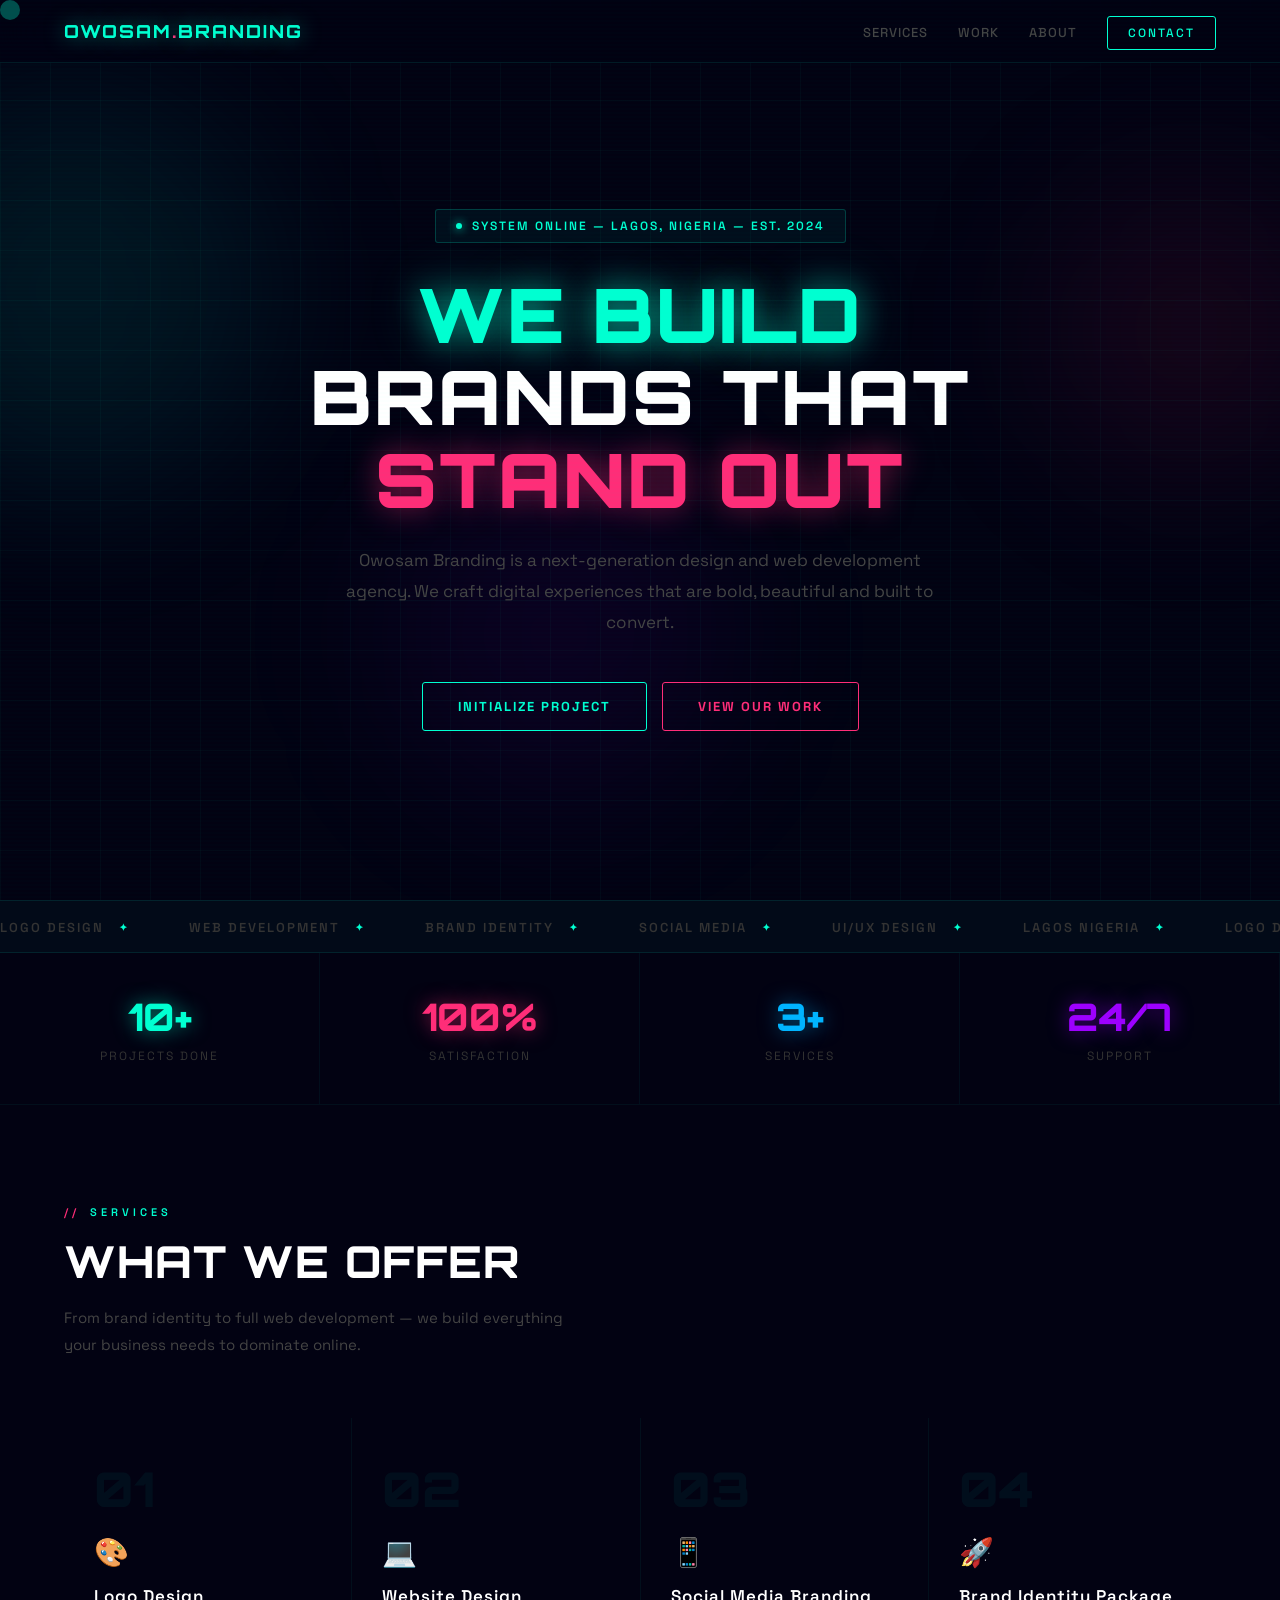
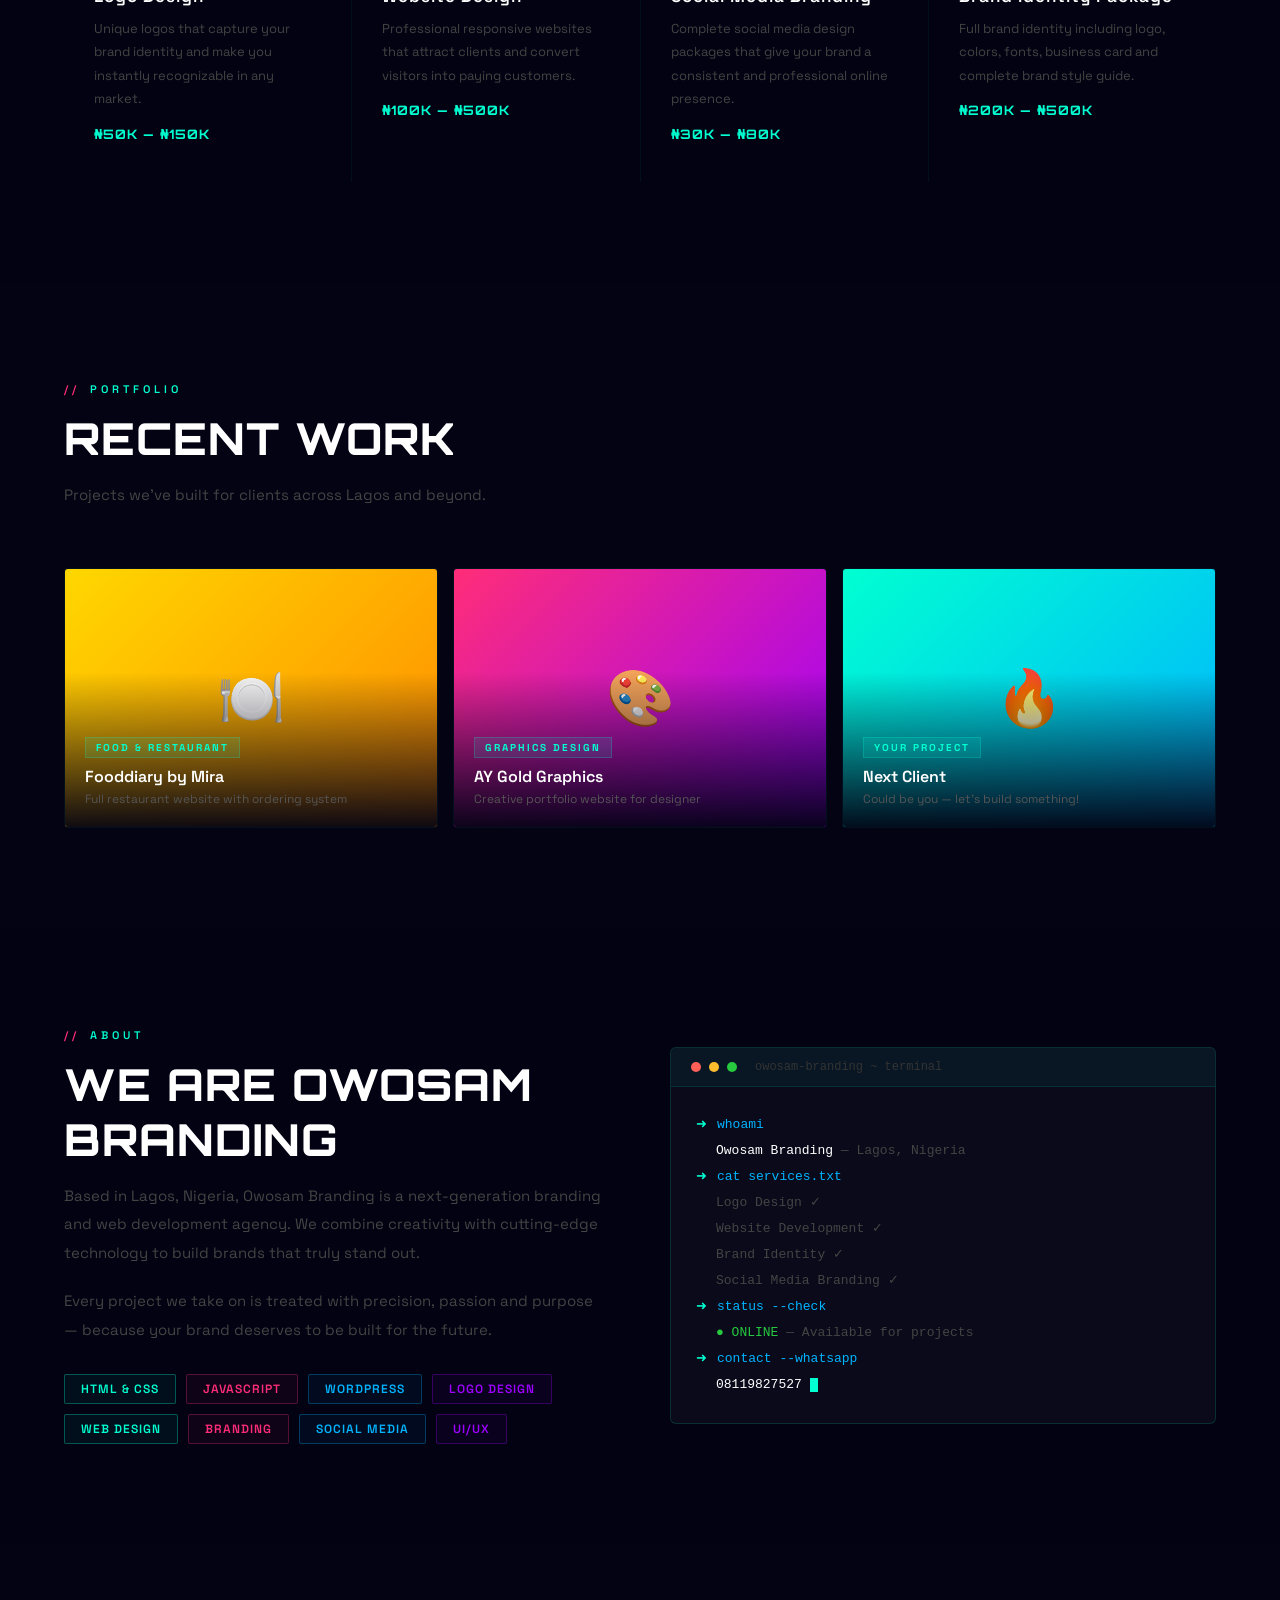
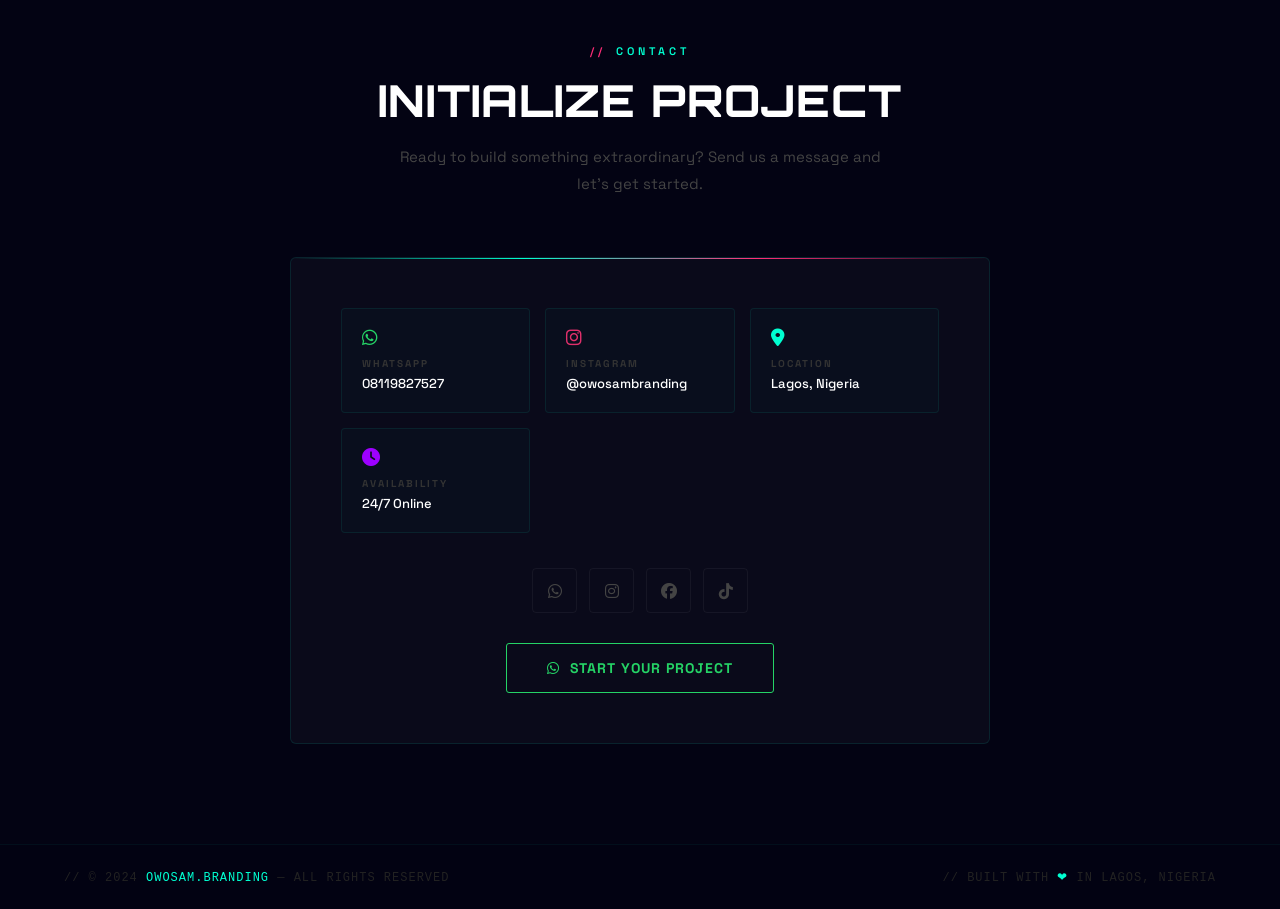
==== commit 4d62c7c6: "Add files via upload" ====
--- a/index.html
+++ b/index.html
@@ -14,594 +14,778 @@
 <head>
   <meta charset="UTF-8">
   <meta name="viewport" content="width=device-width, initial-scale=1.0">
-  <title>AY Gold Graphics Design</title>
-  <link href="https://fonts.googleapis.com/css2?family=Space+Grotesk:wght@300;400;500;600;700&display=swap" rel="stylesheet">
+  <title>Owosam Branding</title>
+  <link href="https://fonts.googleapis.com/css2?family=Orbitron:wght@400;500;600;700;800;900&family=Space+Grotesk:wght@300;400;500;600;700&display=swap" rel="stylesheet">
   <link rel="stylesheet" href="https://cdnjs.cloudflare.com/ajax/libs/font-awesome/6.5.0/css/all.min.css">
   <style>
+    :root {
+      --neon: #00FFD1;
+      --pink: #FF2D78;
+      --purple: #9D00FF;
+      --blue: #00B4FF;
+      --dark: #020212;
+      --card: #0a0a1a;
+    }
     * { margin: 0; padding: 0; box-sizing: border-box; }
-    body { font-family: 'Space Grotesk', sans-serif; background: #0a0a0a; color: white; overflow-x: hidden; }
+    body { font-family: 'Space Grotesk', sans-serif; background: var(--dark); color: white; overflow-x: hidden; }
+
+    /* SCANLINE EFFECT */
+    body::after {
+      content: '';
+      position: fixed;
+      inset: 0;
+      background: repeating-linear-gradient(0deg, transparent, transparent 2px, rgba(0,255,209,0.01) 2px, rgba(0,255,209,0.01) 4px);
+      pointer-events: none;
+      z-index: 9999;
+    }
+
+    /* CURSOR GLOW */
+    .cursor {
+      width: 20px; height: 20px;
+      background: rgba(0,255,209,0.3);
+      border-radius: 50%;
+      position: fixed;
+      pointer-events: none;
+      z-index: 99999;
+      transition: transform 0.1s;
+      mix-blend-mode: screen;
+    }
 
     /* NAVBAR */
     nav {
-      padding: 18px 5%;
+      padding: 20px 5%;
       display: flex;
       justify-content: space-between;
       align-items: center;
       position: fixed;
-      top: 0;
-      left: 0;
-      right: 0;
-      z-index: 100;
-      background: rgba(10,10,10,0.95);
-      backdrop-filter: blur(10px);
-      border-bottom: 1px solid rgba(255,255,255,0.05);
+      top: 0; left: 0; right: 0;
+      z-index: 1000;
+      background: rgba(2,2,18,0.9);
+      backdrop-filter: blur(20px);
+      border-bottom: 1px solid rgba(0,255,209,0.1);
     }
     .logo {
-      font-size: 20px;
-      font-weight: 700;
-      background: linear-gradient(90deg, #FF6B9D, #FFD700);
-      -webkit-background-clip: text;
-      -webkit-text-fill-color: transparent;
-    }
-    .nav-links { display: flex; gap: 25px; list-style: none; }
-    .nav-links a { color: #888; text-decoration: none; font-size: 14px; transition: color 0.3s; }
-    .nav-links a:hover { color: white; }
-    .nav-cta {
-      background: linear-gradient(135deg, #FF6B9D, #FF6B35);
-      color: white !important;
+      font-family: 'Orbitron', monospace;
+      font-size: 18px;
+      font-weight: 800;
+      color: var(--neon);
+      text-shadow: 0 0 20px rgba(0,255,209,0.5);
+      letter-spacing: 2px;
+    }
+    .logo span { color: var(--pink); }
+    .nav-links { list-style: none; display: flex; gap: 30px; }
+    .nav-links a {
+      color: #444;
+      text-decoration: none;
+      font-size: 13px;
+      font-weight: 500;
+      letter-spacing: 1px;
+      text-transform: uppercase;
+      transition: color 0.3s;
+      position: relative;
+    }
+    .nav-links a::after {
+      content: '';
+      position: absolute;
+      bottom: -3px; left: 0;
+      width: 0; height: 1px;
+      background: var(--neon);
+      transition: width 0.3s;
+    }
+    .nav-links a:hover { color: var(--neon); }
+    .nav-links a:hover::after { width: 100%; }
+    .nav-btn {
+      background: transparent;
+      color: var(--neon) !important;
+      border: 1px solid var(--neon) !important;
       padding: 8px 20px;
-      border-radius: 50px;
-      font-weight: 600 !important;
-      font-size: 13px !important;
-    }
-    .hamburger { display: none; flex-direction: column; gap: 5px; cursor: pointer; }
-    .hamburger span { width: 25px; height: 2px; background: white; border-radius: 2px; }
+      border-radius: 3px;
+      font-size: 12px !important;
+      letter-spacing: 2px !important;
+      transition: all 0.3s !important;
+    }
+    .nav-btn:hover {
+      background: var(--neon) !important;
+      color: var(--dark) !important;
+      box-shadow: 0 0 20px rgba(0,255,209,0.4) !important;
+    }
+    .nav-btn::after { display: none !important; }
 
     /* HERO */
     .hero {
       min-height: 100vh;
-      padding: 120px 5% 80px;
       display: flex;
       flex-direction: column;
       justify-content: center;
       align-items: center;
       text-align: center;
+      padding: 120px 5% 80px;
       position: relative;
       overflow: hidden;
     }
+
+    /* GRID BACKGROUND */
     .hero::before {
       content: '';
       position: absolute;
-      width: 600px;
-      height: 600px;
-      background: radial-gradient(circle, rgba(255,107,157,0.12) 0%, transparent 70%);
-      top: 50%;
-      left: 50%;
-      transform: translate(-50%, -50%);
+      inset: 0;
+      background-image:
+        linear-gradient(rgba(0,255,209,0.03) 1px, transparent 1px),
+        linear-gradient(90deg, rgba(0,255,209,0.03) 1px, transparent 1px);
+      background-size: 50px 50px;
+      pointer-events: none;
+    }
+
+    /* GLOW ORBS */
+    .orb {
+      position: absolute;
       border-radius: 50%;
+      filter: blur(80px);
       pointer-events: none;
     }
-    .hero-badge {
+    .orb1 { width: 400px; height: 400px; background: rgba(0,255,209,0.08); top: 10%; left: -10%; }
+    .orb2 { width: 300px; height: 300px; background: rgba(255,45,120,0.08); top: 20%; right: -5%; }
+    .orb3 { width: 350px; height: 350px; background: rgba(157,0,255,0.06); bottom: 10%; left: 30%; }
+
+    .hero-status {
       display: inline-flex;
       align-items: center;
-      gap: 8px;
-      background: rgba(255,255,255,0.05);
-      border: 1px solid rgba(255,255,255,0.1);
-      color: #aaa;
-      padding: 8px 18px;
-      border-radius: 50px;
+      gap: 10px;
+      background: rgba(0,255,209,0.05);
+      border: 1px solid rgba(0,255,209,0.2);
+      color: var(--neon);
+      padding: 8px 20px;
+      border-radius: 3px;
+      font-size: 12px;
+      font-weight: 600;
+      letter-spacing: 2px;
+      text-transform: uppercase;
+      margin-bottom: 30px;
+      position: relative;
+      z-index: 1;
+    }
+    .status-dot { width: 6px; height: 6px; background: var(--neon); border-radius: 50%; animation: pulse 2s infinite; box-shadow: 0 0 10px var(--neon); }
+    @keyframes pulse { 0%,100%{opacity:1;transform:scale(1)} 50%{opacity:0.5;transform:scale(0.8)} }
+
+    .hero h1 {
+      font-family: 'Orbitron', monospace;
+      font-size: clamp(32px, 6vw, 75px);
+      font-weight: 900;
+      line-height: 1.1;
+      margin-bottom: 25px;
+      position: relative;
+      z-index: 1;
+      letter-spacing: 2px;
+    }
+    .neon-text {
+      color: var(--neon);
+      text-shadow: 0 0 30px rgba(0,255,209,0.5), 0 0 60px rgba(0,255,209,0.3);
+    }
+    .pink-text {
+      color: var(--pink);
+      text-shadow: 0 0 30px rgba(255,45,120,0.5);
+    }
+
+    .hero-sub {
+      color: #444;
+      font-size: clamp(14px, 2vw, 17px);
+      line-height: 1.8;
+      margin-bottom: 45px;
+      max-width: 600px;
+      position: relative;
+      z-index: 1;
+    }
+
+    .hero-btns { display: flex; gap: 15px; flex-wrap: wrap; justify-content: center; position: relative; z-index: 1; }
+
+    .btn-neon {
+      background: transparent;
+      color: var(--neon);
+      border: 1px solid var(--neon);
+      padding: 15px 35px;
       font-size: 13px;
-      margin-bottom: 30px;
-    }
-    .dot { width: 8px; height: 8px; background: #2ECC71; border-radius: 50%; animation: blink 2s infinite; }
-    @keyframes blink { 0%,100%{opacity:1} 50%{opacity:0.3} }
-    .hero h1 {
-      font-size: clamp(36px, 7vw, 80px);
       font-weight: 700;
-      line-height: 1.1;
-      margin-bottom: 20px;
-      max-width: 800px;
-    }
-    .grad-text {
-      background: linear-gradient(90deg, #FF6B9D, #FFD700, #2ECC71, #3498DB);
-      -webkit-background-clip: text;
-      -webkit-text-fill-color: transparent;
-      background-size: 200%;
-      animation: gradient 4s ease infinite;
-    }
-    @keyframes gradient { 0%,100%{background-position:0%} 50%{background-position:100%} }
-    .hero p { color: #666; font-size: clamp(14px, 2vw, 18px); line-height: 1.8; margin-bottom: 40px; max-width: 550px; }
-    .hero-btns { display: flex; gap: 15px; flex-wrap: wrap; justify-content: center; }
-    .btn-main {
-      background: linear-gradient(135deg, #FF6B9D, #FF6B35);
-      color: white;
-      padding: 14px 30px;
-      border-radius: 50px;
-      font-size: 15px;
-      font-weight: 600;
+      letter-spacing: 2px;
+      text-transform: uppercase;
       text-decoration: none;
-      transition: transform 0.2s, box-shadow 0.2s;
-      display: inline-block;
-    }
-    .btn-main:hover { transform: translateY(-3px); box-shadow: 0 10px 30px rgba(255,107,157,0.4); }
-    .btn-sec {
-      background: rgba(255,255,255,0.05);
-      color: white;
-      padding: 14px 30px;
-      border-radius: 50px;
-      font-size: 15px;
-      font-weight: 600;
-      text-decoration: none;
-      border: 1px solid rgba(255,255,255,0.1);
+      border-radius: 3px;
       transition: all 0.3s;
       display: inline-block;
-    }
-    .btn-sec:hover { border-color: #FF6B9D; color: #FF6B9D; }
-
-    /* EMOJI STRIP */
-    .emoji-strip {
-      display: flex;
-      justify-content: center;
-      gap: 20px;
-      padding: 40px 5%;
-      border-top: 1px solid rgba(255,255,255,0.05);
-      border-bottom: 1px solid rgba(255,255,255,0.05);
-      flex-wrap: wrap;
-    }
-    .emoji-item { text-align: center; }
-    .emoji-item .emoji { font-size: 35px; display: block; margin-bottom: 8px; }
-    .emoji-item span { color: #444; font-size: 12px; }
+      position: relative;
+      overflow: hidden;
+    }
+    .btn-neon::before {
+      content: '';
+      position: absolute;
+      inset: 0;
+      background: var(--neon);
+      transform: translateX(-100%);
+      transition: transform 0.3s;
+      z-index: -1;
+    }
+    .btn-neon:hover { color: var(--dark); box-shadow: 0 0 30px rgba(0,255,209,0.4); }
+    .btn-neon:hover::before { transform: translateX(0); }
+
+    .btn-pink {
+      background: transparent;
+      color: var(--pink);
+      border: 1px solid var(--pink);
+      padding: 15px 35px;
+      font-size: 13px;
+      font-weight: 700;
+      letter-spacing: 2px;
+      text-transform: uppercase;
+      text-decoration: none;
+      border-radius: 3px;
+      transition: all 0.3s;
+      display: inline-block;
+    }
+    .btn-pink:hover { background: var(--pink); color: white; box-shadow: 0 0 30px rgba(255,45,120,0.4); }
+
+    /* TICKER */
+    .ticker {
+      background: rgba(0,255,209,0.03);
+      border-top: 1px solid rgba(0,255,209,0.1);
+      border-bottom: 1px solid rgba(0,255,209,0.1);
+      padding: 15px 0;
+      overflow: hidden;
+      white-space: nowrap;
+    }
+    .ticker-inner {
+      display: inline-flex;
+      gap: 60px;
+      animation: ticker 20s linear infinite;
+    }
+    @keyframes ticker { 0%{transform:translateX(0)} 100%{transform:translateX(-50%)} }
+    .ticker-item {
+      display: inline-flex;
+      align-items: center;
+      gap: 15px;
+      color: #333;
+      font-size: 13px;
+      font-weight: 600;
+      letter-spacing: 2px;
+      text-transform: uppercase;
+    }
+    .ticker-item span { color: var(--neon); font-size: 10px; }
 
     /* STATS */
     .stats {
+      display: grid;
+      grid-template-columns: repeat(auto-fit, minmax(150px, 1fr));
+      border-bottom: 1px solid rgba(0,255,209,0.05);
+    }
+    .stat {
+      padding: 40px 20px;
+      text-align: center;
+      border-right: 1px solid rgba(0,255,209,0.05);
+      position: relative;
+      overflow: hidden;
+    }
+    .stat::before {
+      content: '';
+      position: absolute;
+      bottom: 0; left: 0; right: 0;
+      height: 1px;
+      background: linear-gradient(90deg, transparent, var(--neon), transparent);
+      opacity: 0;
+      transition: opacity 0.3s;
+    }
+    .stat:hover::before { opacity: 1; }
+    .stat h3 {
+      font-family: 'Orbitron', monospace;
+      font-size: clamp(24px, 3vw, 38px);
+      font-weight: 800;
+      margin-bottom: 8px;
+    }
+    .stat p { color: #333; font-size: 12px; letter-spacing: 2px; text-transform: uppercase; }
+
+    /* SERVICES */
+    .services { padding: 100px 5%; }
+    .sec-tag {
+      color: var(--neon);
+      font-size: 11px;
+      font-weight: 600;
+      letter-spacing: 4px;
+      text-transform: uppercase;
+      margin-bottom: 15px;
       display: flex;
-      justify-content: center;
-      flex-wrap: wrap;
-      gap: 0;
-      padding: 0;
-    }
-    .stat {
-      flex: 1;
-      min-width: 150px;
-      text-align: center;
-      padding: 40px 20px;
-      border-right: 1px solid rgba(255,255,255,0.05);
-      border-bottom: 1px solid rgba(255,255,255,0.05);
-    }
-    .stat:last-child { border-right: none; }
-    .stat h3 {
-      font-size: clamp(28px, 4vw, 42px);
-      font-weight: 700;
-      margin-bottom: 8px;
-    }
-    .stat p { color: #444; font-size: 13px; }
-
-    /* SERVICES */
-    .services { padding: 80px 5%; }
-    .sec-label {
-      color: #444;
-      font-size: 12px;
-      font-weight: 600;
-      letter-spacing: 3px;
-      text-transform: uppercase;
+      align-items: center;
+      gap: 10px;
+    }
+    .sec-tag::before { content: '//'; color: var(--pink); }
+    .sec-title {
+      font-family: 'Orbitron', monospace;
+      font-size: clamp(24px, 3.5vw, 44px);
+      font-weight: 800;
       margin-bottom: 15px;
-    }
-    .sec-title {
-      font-size: clamp(28px, 4vw, 46px);
-      font-weight: 700;
-      margin-bottom: 12px;
-      line-height: 1.2;
-    }
-    .sec-sub { color: #555; font-size: 15px; margin-bottom: 50px; max-width: 500px; }
+      letter-spacing: 1px;
+    }
+    .sec-sub { color: #444; font-size: 15px; margin-bottom: 60px; max-width: 500px; line-height: 1.8; }
+
     .services-grid {
       display: grid;
-      grid-template-columns: repeat(auto-fit, minmax(280px, 1fr));
-      gap: 2px;
-      background: rgba(255,255,255,0.03);
+      grid-template-columns: repeat(auto-fit, minmax(260px, 1fr));
+      gap: 1px;
+      background: rgba(0,255,209,0.05);
     }
     .service-card {
-      background: #0a0a0a;
-      padding: 35px 30px;
+      background: var(--dark);
+      padding: 40px 30px;
+      position: relative;
+      overflow: hidden;
       transition: background 0.3s;
-      cursor: default;
-    }
-    .service-card:hover { background: #111; }
-    .s-num { font-size: 40px; font-weight: 700; color: #1a1a1a; margin-bottom: 15px; }
-    .s-icon { font-size: 30px; margin-bottom: 12px; }
-    .service-card h3 { font-size: 18px; font-weight: 600; margin-bottom: 10px; }
-    .service-card p { color: #555; font-size: 14px; line-height: 1.7; }
+    }
+    .service-card::before {
+      content: '';
+      position: absolute;
+      top: 0; left: 0; right: 0;
+      height: 1px;
+      background: linear-gradient(90deg, transparent, var(--neon), transparent);
+      transform: scaleX(0);
+      transition: transform 0.4s;
+    }
+    .service-card:hover { background: var(--card); }
+    .service-card:hover::before { transform: scaleX(1); }
+    .s-number {
+      font-family: 'Orbitron', monospace;
+      font-size: 48px;
+      font-weight: 900;
+      color: rgba(0,255,209,0.05);
+      margin-bottom: 15px;
+      transition: color 0.3s;
+    }
+    .service-card:hover .s-number { color: rgba(0,255,209,0.15); }
+    .s-icon { font-size: 28px; margin-bottom: 15px; }
+    .service-card h3 { font-size: 17px; font-weight: 600; margin-bottom: 10px; letter-spacing: 1px; }
+    .service-card p { color: #444; font-size: 13px; line-height: 1.8; }
+    .s-price {
+      margin-top: 15px;
+      color: var(--neon);
+      font-size: 13px;
+      font-weight: 700;
+      font-family: 'Orbitron', monospace;
+      letter-spacing: 1px;
+    }
 
     /* PORTFOLIO */
-    .portfolio { padding: 80px 5%; background: #050505; }
+    .portfolio { padding: 100px 5%; background: #030313; }
     .port-grid {
       display: grid;
       grid-template-columns: repeat(auto-fit, minmax(280px, 1fr));
       gap: 15px;
-      margin-top: 50px;
+      margin-top: 60px;
     }
     .port-card {
-      border-radius: 16px;
+      border-radius: 4px;
       overflow: hidden;
       position: relative;
-      height: 250px;
-      cursor: pointer;
-    }
+      height: 260px;
+      border: 1px solid rgba(0,255,209,0.05);
+      transition: border-color 0.3s;
+    }
+    .port-card:hover { border-color: rgba(0,255,209,0.3); }
     .port-bg {
-      width: 100%;
-      height: 100%;
-      display: flex;
-      align-items: center;
-      justify-content: center;
-      font-size: 60px;
+      width: 100%; height: 100%;
+      display: flex; align-items: center; justify-content: center;
+      font-size: 55px;
       transition: transform 0.3s;
     }
     .port-card:hover .port-bg { transform: scale(1.05); }
     .port-overlay {
-      position: absolute;
-      inset: 0;
-      background: linear-gradient(to top, rgba(0,0,0,0.9) 0%, transparent 60%);
+      position: absolute; inset: 0;
+      background: linear-gradient(to top, rgba(2,2,18,0.95) 0%, transparent 60%);
       padding: 20px;
-      display: flex;
-      flex-direction: column;
-      justify-content: flex-end;
+      display: flex; flex-direction: column; justify-content: flex-end;
     }
     .port-tag {
       display: inline-block;
-      background: rgba(255,255,255,0.15);
-      color: white;
+      background: rgba(0,255,209,0.1);
+      color: var(--neon);
+      border: 1px solid rgba(0,255,209,0.2);
       padding: 3px 10px;
-      border-radius: 20px;
-      font-size: 11px;
-      font-weight: 600;
-      margin-bottom: 6px;
+      font-size: 10px;
+      font-weight: 700;
+      letter-spacing: 2px;
+      text-transform: uppercase;
+      margin-bottom: 8px;
       width: fit-content;
     }
     .port-overlay h3 { color: white; font-size: 16px; font-weight: 600; }
-    .port-overlay p { color: #aaa; font-size: 12px; margin-top: 3px; }
+    .port-overlay p { color: #555; font-size: 12px; margin-top: 4px; }
 
     /* ABOUT */
-    .about { padding: 80px 5%; }
-    .about-wrap {
+    .about { padding: 100px 5%; }
+    .about-grid {
       display: grid;
       grid-template-columns: repeat(auto-fit, minmax(300px, 1fr));
-      gap: 50px;
-      align-items: center;
-    }
-    .about-left p { color: #555; font-size: 15px; line-height: 1.9; margin-bottom: 15px; }
-    .pills { display: flex; flex-wrap: wrap; gap: 10px; margin-top: 25px; }
-    .pill {
-      padding: 7px 18px;
-      border-radius: 50px;
-      font-size: 13px;
-      font-weight: 500;
+      gap: 60px;
+      align-items: center;
+    }
+    .about-left p { color: #444; font-size: 15px; line-height: 1.9; margin-bottom: 20px; }
+    .skills {
+      display: flex; flex-wrap: wrap; gap: 10px; margin-top: 30px;
+    }
+    .skill {
+      padding: 6px 16px;
+      border-radius: 2px;
+      font-size: 12px;
+      font-weight: 600;
+      letter-spacing: 1px;
+      text-transform: uppercase;
       border: 1px solid;
     }
-    .pill.p { color: #FF6B9D; border-color: rgba(255,107,157,0.3); background: rgba(255,107,157,0.05); }
-    .pill.b { color: #3498DB; border-color: rgba(52,152,219,0.3); background: rgba(52,152,219,0.05); }
-    .pill.g { color: #2ECC71; border-color: rgba(46,204,113,0.3); background: rgba(46,204,113,0.05); }
-    .pill.y { color: #FFD700; border-color: rgba(255,215,0,0.3); background: rgba(255,215,0,0.05); }
-    .pill.o { color: #FF6B35; border-color: rgba(255,107,53,0.3); background: rgba(255,107,53,0.05); }
-    .process-box {
-      background: #111;
-      border-radius: 20px;
-      padding: 35px;
-      border: 1px solid rgba(255,255,255,0.05);
-    }
-    .process-box h3 { font-size: 20px; font-weight: 600; margin-bottom: 25px; }
-    .p-item { display: flex; gap: 15px; margin-bottom: 22px; align-items: flex-start; }
-    .p-num {
-      width: 32px; height: 32px; border-radius: 8px;
-      display: flex; align-items: center; justify-content: center;
-      font-size: 12px; font-weight: 700; flex-shrink: 0;
-    }
-    .p-item h4 { color: white; font-size: 14px; font-weight: 600; margin-bottom: 3px; }
-    .p-item p { color: #555; font-size: 13px; line-height: 1.5; }
+    .sk1 { color: var(--neon); border-color: rgba(0,255,209,0.3); background: rgba(0,255,209,0.05); }
+    .sk2 { color: var(--pink); border-color: rgba(255,45,120,0.3); background: rgba(255,45,120,0.05); }
+    .sk3 { color: var(--blue); border-color: rgba(0,180,255,0.3); background: rgba(0,180,255,0.05); }
+    .sk4 { color: var(--purple); border-color: rgba(157,0,255,0.3); background: rgba(157,0,255,0.05); }
+
+    .terminal {
+      background: var(--card);
+      border: 1px solid rgba(0,255,209,0.15);
+      border-radius: 6px;
+      overflow: hidden;
+    }
+    .terminal-header {
+      background: rgba(0,255,209,0.05);
+      padding: 12px 20px;
+      display: flex;
+      align-items: center;
+      gap: 8px;
+      border-bottom: 1px solid rgba(0,255,209,0.1);
+    }
+    .t-dot { width: 10px; height: 10px; border-radius: 50%; }
+    .terminal-header span { color: #333; font-size: 12px; margin-left: 10px; font-family: monospace; }
+    .terminal-body { padding: 25px; font-family: monospace; font-size: 13px; line-height: 2; }
+    .t-line { display: flex; gap: 10px; }
+    .t-prompt { color: var(--neon); }
+    .t-cmd { color: var(--blue); }
+    .t-output { color: #444; padding-left: 20px; }
+    .t-highlight { color: white; }
+    .t-cursor { display: inline-block; width: 8px; height: 14px; background: var(--neon); animation: blink2 1s infinite; vertical-align: middle; }
+    @keyframes blink2 { 0%,50%{opacity:1} 51%,100%{opacity:0} }
 
     /* CONTACT */
-    .contact { padding: 80px 5%; background: #050505; text-align: center; }
+    .contact { padding: 100px 5%; background: #030313; text-align: center; }
     .contact-box {
-      max-width: 650px;
-      margin: 50px auto 0;
-      background: #111;
-      border-radius: 20px;
-      padding: 40px;
-      border: 1px solid rgba(255,255,255,0.05);
+      max-width: 700px;
+      margin: 60px auto 0;
+      background: var(--card);
+      border: 1px solid rgba(0,255,209,0.1);
+      border-radius: 6px;
+      padding: 50px;
+      position: relative;
+      overflow: hidden;
+    }
+    .contact-box::before {
+      content: '';
+      position: absolute;
+      top: 0; left: 0; right: 0;
+      height: 1px;
+      background: linear-gradient(90deg, transparent, var(--neon), var(--pink), transparent);
     }
     .c-grid {
       display: grid;
-      grid-template-columns: repeat(auto-fit, minmax(180px, 1fr));
+      grid-template-columns: repeat(auto-fit, minmax(160px, 1fr));
       gap: 15px;
-      margin-bottom: 30px;
+      margin-bottom: 35px;
     }
     .c-item {
-      background: #161616;
+      background: rgba(0,255,209,0.02);
+      border: 1px solid rgba(0,255,209,0.08);
       padding: 20px;
-      border-radius: 12px;
+      border-radius: 4px;
       text-align: left;
-    }
-    .c-item i { font-size: 20px; margin-bottom: 10px; display: block; }
-    .c-item h4 { color: #444; font-size: 11px; font-weight: 600; letter-spacing: 1px; text-transform: uppercase; margin-bottom: 4px; }
+      transition: border-color 0.3s;
+    }
+    .c-item:hover { border-color: rgba(0,255,209,0.25); }
+    .c-item i { font-size: 18px; margin-bottom: 10px; display: block; }
+    .c-item h4 { color: #333; font-size: 10px; font-weight: 700; letter-spacing: 2px; text-transform: uppercase; margin-bottom: 5px; }
     .c-item p { color: white; font-size: 13px; font-weight: 500; }
-    .social-row { display: flex; justify-content: center; gap: 12px; margin-bottom: 25px; }
+    .social-row { display: flex; justify-content: center; gap: 12px; margin-bottom: 30px; }
     .s-btn {
-      width: 45px; height: 45px; border-radius: 12px;
+      width: 45px; height: 45px;
+      border: 1px solid rgba(255,255,255,0.05);
+      border-radius: 4px;
       display: flex; align-items: center; justify-content: center;
-      font-size: 16px; color: white; text-decoration: none;
-      transition: transform 0.2s;
-    }
-    .s-btn:hover { transform: translateY(-3px); }
-    .wa-big {
+      font-size: 16px; color: #444; text-decoration: none;
+      transition: all 0.3s;
+    }
+    .s-btn:hover { border-color: var(--neon); color: var(--neon); box-shadow: 0 0 15px rgba(0,255,209,0.2); }
+    .wa-btn {
       display: inline-flex;
       align-items: center;
       gap: 10px;
-      background: #25D366;
-      color: white;
-      padding: 16px 40px;
-      border-radius: 50px;
+      background: transparent;
+      color: #25D366;
+      border: 1px solid #25D366;
+      padding: 15px 40px;
+      border-radius: 3px;
       text-decoration: none;
       font-weight: 700;
-      font-size: 15px;
-      transition: transform 0.2s, box-shadow 0.2s;
-    }
-    .wa-big:hover { transform: translateY(-3px); box-shadow: 0 10px 30px rgba(37,211,102,0.4); }
+      font-size: 14px;
+      letter-spacing: 1px;
+      text-transform: uppercase;
+      transition: all 0.3s;
+    }
+    .wa-btn:hover { background: #25D366; color: white; box-shadow: 0 0 25px rgba(37,211,102,0.4); }
 
     /* FOOTER */
     footer {
       padding: 25px 5%;
-      border-top: 1px solid rgba(255,255,255,0.05);
+      border-top: 1px solid rgba(0,255,209,0.05);
       display: flex;
       justify-content: space-between;
       align-items: center;
       flex-wrap: wrap;
       gap: 10px;
     }
-    footer p { color: #333; font-size: 13px; }
-    footer span { color: #FF6B9D; }
+    footer p { color: #222; font-size: 12px; letter-spacing: 1px; font-family: monospace; }
+    footer span { color: var(--neon); }
 
     /* MOBILE */
     @media (max-width: 768px) {
       .nav-links { display: none; }
-      .hamburger { display: flex; }
-      .stat { border-right: none; }
+      .hero h1 { font-size: 32px; letter-spacing: 1px; }
+      .sec-title { font-size: 26px; }
     }
   </style>
 </head>
 <body>
 
+  <div class="cursor" id="cursor"></div>
+
   <nav>
-    <div class="logo">AY Gold✦</div>
+    <div class="logo">OWOSAM<span>.</span>BRANDING</div>
     <ul class="nav-links">
       <li><a href="#services">Services</a></li>
       <li><a href="#portfolio">Work</a></li>
       <li><a href="#about">About</a></li>
-      <li><a href="#contact" class="nav-cta">Contact Us</a></li>
+      <li><a href="#contact" class="nav-btn">Contact</a></li>
     </ul>
-    <div class="hamburger">
-      <span></span><span></span><span></span>
-    </div>
   </nav>
 
   <section class="hero">
-    <div class="hero-badge">
-      <span class="dot"></span>
-      Available for new projects — Lagos, Nigeria
-    </div>
-    <h1>Creative Designs That Make Your Brand <span class="grad-text">Shine Like Gold</span></h1>
-    <p>AY Gold Graphics Design brings your brand to life with stunning visuals that captivate, inspire and convert. From logos to music covers — we do it all.</p>
+    <div class="orb orb1"></div>
+    <div class="orb orb2"></div>
+    <div class="orb orb3"></div>
+
+    <div class="hero-status">
+      <span class="status-dot"></span>
+      System Online — Lagos, Nigeria — Est. 2024
+    </div>
+
+    <h1>
+      <span class="neon-text">WE BUILD</span><br>
+      BRANDS THAT<br>
+      <span class="pink-text">STAND OUT</span>
+    </h1>
+
+    <p class="hero-sub">Owosam Branding is a next-generation design and web development agency. We craft digital experiences that are bold, beautiful and built to convert.</p>
+
     <div class="hero-btns">
-      <a href="#contact" class="btn-main">Start a Project 🚀</a>
-      <a href="#portfolio" class="btn-sec">See Our Work</a>
+      <a href="#contact" class="btn-neon">Initialize Project</a>
+      <a href="#portfolio" class="btn-pink">View Our Work</a>
     </div>
   </section>
 
-  <div class="emoji-strip">
-    <div class="emoji-item"><span class="emoji">🎨</span><span>Logo Design</span></div>
-    <div class="emoji-item"><span class="emoji">📄</span><span>Flyers</span></div>
-    <div class="emoji-item"><span class="emoji">🎂</span><span>Birthday</span></div>
-    <div class="emoji-item"><span class="emoji">📝</span><span>Letterheads</span></div>
-    <div class="emoji-item"><span class="emoji">🎵</span><span>Music Cover</span></div>
-    <div class="emoji-item"><span class="emoji">✨</span><span>Branding</span></div>
+  <div class="ticker">
+    <div class="ticker-inner">
+      <span class="ticker-item">Logo Design <span>✦</span></span>
+      <span class="ticker-item">Web Development <span>✦</span></span>
+      <span class="ticker-item">Brand Identity <span>✦</span></span>
+      <span class="ticker-item">Social Media <span>✦</span></span>
+      <span class="ticker-item">UI/UX Design <span>✦</span></span>
+      <span class="ticker-item">Lagos Nigeria <span>✦</span></span>
+      <span class="ticker-item">Logo Design <span>✦</span></span>
+      <span class="ticker-item">Web Development <span>✦</span></span>
+      <span class="ticker-item">Brand Identity <span>✦</span></span>
+      <span class="ticker-item">Social Media <span>✦</span></span>
+      <span class="ticker-item">UI/UX Design <span>✦</span></span>
+      <span class="ticker-item">Lagos Nigeria <span>✦</span></span>
+    </div>
   </div>
 
   <div class="stats">
     <div class="stat">
-      <h3 style="background:linear-gradient(135deg,#FF6B9D,#FF6B35);-webkit-background-clip:text;-webkit-text-fill-color:transparent">100+</h3>
-      <p>Designs Created</p>
+      <h3 style="color:var(--neon);text-shadow:0 0 20px rgba(0,255,209,0.5)">10+</h3>
+      <p>Projects Done</p>
     </div>
     <div class="stat">
-      <h3 style="background:linear-gradient(135deg,#3498DB,#9B59B6);-webkit-background-clip:text;-webkit-text-fill-color:transparent">50+</h3>
-      <p>Happy Clients</p>
+      <h3 style="color:var(--pink);text-shadow:0 0 20px rgba(255,45,120,0.5)">100%</h3>
+      <p>Satisfaction</p>
     </div>
     <div class="stat">
-      <h3 style="background:linear-gradient(135deg,#2ECC71,#3498DB);-webkit-background-clip:text;-webkit-text-fill-color:transparent">5+</h3>
-      <p>Years Experience</p>
+      <h3 style="color:var(--blue);text-shadow:0 0 20px rgba(0,180,255,0.5)">3+</h3>
+      <p>Services</p>
     </div>
     <div class="stat">
-      <h3 style="background:linear-gradient(135deg,#FFD700,#FF6B35);-webkit-background-clip:text;-webkit-text-fill-color:transparent">∞</h3>
-      <p>Creative Ideas</p>
+      <h3 style="color:var(--purple);text-shadow:0 0 20px rgba(157,0,255,0.5)">24/7</h3>
+      <p>Support</p>
     </div>
   </div>
 
   <section class="services" id="services">
-    <div class="sec-label">What We Do</div>
-    <h2 class="sec-title">Services We Offer</h2>
-    <p class="sec-sub">Everything your brand needs to look professional and stand out.</p>
+    <div class="sec-tag">Services</div>
+    <h2 class="sec-title">WHAT WE OFFER</h2>
+    <p class="sec-sub">From brand identity to full web development — we build everything your business needs to dominate online.</p>
     <div class="services-grid">
       <div class="service-card">
-        <div class="s-num">01</div>
+        <div class="s-number">01</div>
         <div class="s-icon">🎨</div>
         <h3>Logo Design</h3>
-        <p>Unique and memorable logos that capture your brand's identity and make you instantly recognizable.</p>
+        <p>Unique logos that capture your brand identity and make you instantly recognizable in any market.</p>
+        <div class="s-price">₦50K — ₦150K</div>
       </div>
       <div class="service-card">
-        <div class="s-num">02</div>
-        <div class="s-icon">📄</div>
-        <h3>Flyers & Posters</h3>
-        <p>Eye-catching promotional materials that grab attention and communicate your message effectively.</p>
+        <div class="s-number">02</div>
+        <div class="s-icon">💻</div>
+        <h3>Website Design</h3>
+        <p>Professional responsive websites that attract clients and convert visitors into paying customers.</p>
+        <div class="s-price">₦100K — ₦500K</div>
       </div>
       <div class="service-card">
-        <div class="s-num">03</div>
-        <div class="s-icon">🎂</div>
-        <h3>Birthday Designs</h3>
-        <p>Beautiful personalized birthday graphics that make celebrations extra special and memorable.</p>
+        <div class="s-number">03</div>
+        <div class="s-icon">📱</div>
+        <h3>Social Media Branding</h3>
+        <p>Complete social media design packages that give your brand a consistent and professional online presence.</p>
+        <div class="s-price">₦30K — ₦80K</div>
       </div>
       <div class="service-card">
-        <div class="s-num">04</div>
-        <div class="s-icon">📝</div>
-        <h3>Letter Heads</h3>
-        <p>Professional letterhead designs that give your business a polished and corporate appearance.</p>
-      </div>
-      <div class="service-card">
-        <div class="s-num">05</div>
-        <div class="s-icon">🎵</div>
-        <h3>Music Cover Art</h3>
-        <p>Stunning album and single covers that capture your music's essence and attract more listeners.</p>
-      </div>
-      <div class="service-card">
-        <div class="s-num">06</div>
-        <div class="s-icon">✨</div>
-        <h3>Brand Identity</h3>
-        <p>Complete brand identity packages giving your business a consistent and professional look everywhere.</p>
+        <div class="s-number">04</div>
+        <div class="s-icon">🚀</div>
+        <h3>Brand Identity Package</h3>
+        <p>Full brand identity including logo, colors, fonts, business card and complete brand style guide.</p>
+        <div class="s-price">₦200K — ₦500K</div>
       </div>
     </div>
   </section>
 
   <section class="portfolio" id="portfolio">
-    <div class="sec-label">Our Work</div>
-    <h2 class="sec-title">Recent Projects</h2>
-    <p class="sec-sub">A glimpse of what we've created for our amazing clients.</p>
+    <div class="sec-tag">Portfolio</div>
+    <h2 class="sec-title">RECENT WORK</h2>
+    <p class="sec-sub">Projects we've built for clients across Lagos and beyond.</p>
     <div class="port-grid">
       <div class="port-card">
-        <div class="port-bg" style="background:linear-gradient(135deg,#FF6B9D,#FF6B35)">🎨</div>
+        <div class="port-bg" style="background:linear-gradient(135deg,#FFD700,#FF8C00)">🍽️</div>
         <div class="port-overlay">
-          <div class="port-tag">Logo Design</div>
-          <h3>Brand Identities</h3>
-          <p>Logos for Lagos businesses</p>
+          <div class="port-tag">Food & Restaurant</div>
+          <h3>Fooddiary by Mira</h3>
+          <p>Full restaurant website with ordering system</p>
         </div>
       </div>
       <div class="port-card">
-        <div class="port-bg" style="background:linear-gradient(135deg,#3498DB,#9B59B6)">📄</div>
+        <div class="port-bg" style="background:linear-gradient(135deg,#FF2D78,#9D00FF)">🎨</div>
         <div class="port-overlay">
-          <div class="port-tag">Flyers</div>
-          <h3>Event Promotions</h3>
-          <p>Flyers that get noticed</p>
+          <div class="port-tag">Graphics Design</div>
+          <h3>AY Gold Graphics</h3>
+          <p>Creative portfolio website for designer</p>
         </div>
       </div>
       <div class="port-card">
-        <div class="port-bg" style="background:linear-gradient(135deg,#2ECC71,#3498DB)">🎵</div>
-        <div class="port-overlay">
-          <div class="port-tag">Music Art</div>
-          <h3>Album Covers</h3>
-          <p>Cover art for Nigerian artists</p>
-        </div>
-      </div>
-      <div class="port-card">
-        <div class="port-bg" style="background:linear-gradient(135deg,#FFD700,#FF6B35)">🎂</div>
-        <div class="port-overlay">
-          <div class="port-tag">Birthday</div>
-          <h3>Celebration Designs</h3>
-          <p>Making birthdays special</p>
-        </div>
-      </div>
-      <div class="port-card">
-        <div class="port-bg" style="background:linear-gradient(135deg,#9B59B6,#FF6B9D)">📝</div>
-        <div class="port-overlay">
-          <div class="port-tag">Corporate</div>
-          <h3>Business Materials</h3>
-          <p>Letterheads & documents</p>
-        </div>
-      </div>
-      <div class="port-card">
-        <div class="port-bg" style="background:linear-gradient(135deg,#FF6B35,#FFD700)">⭐</div>
+        <div class="port-bg" style="background:linear-gradient(135deg,#00FFD1,#00B4FF)">🔥</div>
         <div class="port-overlay">
           <div class="port-tag">Your Project</div>
-          <h3>Coming Soon</h3>
-          <p>Let's create something amazing!</p>
+          <h3>Next Client</h3>
+          <p>Could be you — let's build something!</p>
         </div>
       </div>
     </div>
   </section>
 
   <section class="about" id="about">
-    <div class="about-wrap">
+    <div class="about-grid">
       <div class="about-left">
-        <div class="sec-label">About Us</div>
-        <h2 class="sec-title">We Are AY Gold Graphics</h2>
-        <p>Based in Lagos, Nigeria, AY Gold Graphics Design is a creative studio built on passion, precision and purpose. We believe great design has the power to transform businesses.</p>
-        <p>Every project we take on is treated with care and creativity — because your brand deserves nothing less than gold.</p>
-        <div class="pills">
-          <span class="pill p">Logo Design</span>
-          <span class="pill b">Flyers & Posters</span>
-          <span class="pill g">Birthday Designs</span>
-          <span class="pill y">Music Cover Art</span>
-          <span class="pill o">Brand Identity</span>
-          <span class="pill p">Letter Heads</span>
-        </div>
-      </div>
-      <div class="process-box">
-        <h3>Our Design Process</h3>
-        <div class="p-item">
-          <div class="p-num" style="background:rgba(255,107,157,0.15);color:#FF6B9D">01</div>
-          <div><h4>Brief & Discovery</h4><p>We listen to understand your vision, goals and brand personality.</p></div>
-        </div>
-        <div class="p-item">
-          <div class="p-num" style="background:rgba(52,152,219,0.15);color:#3498DB">02</div>
-          <div><h4>Concept & Design</h4><p>We create concepts tailored to your unique brand story.</p></div>
-        </div>
-        <div class="p-item">
-          <div class="p-num" style="background:rgba(46,204,113,0.15);color:#2ECC71">03</div>
-          <div><h4>Review & Refine</h4><p>We refine until you're 100% satisfied with the result.</p></div>
-        </div>
-        <div class="p-item">
-          <div class="p-num" style="background:rgba(255,215,0,0.15);color:#FFD700">04</div>
-          <div><h4>Deliver & Launch</h4><p>Final files delivered in all formats you need, ready to use!</p></div>
+        <div class="sec-tag">About</div>
+        <h2 class="sec-title">WE ARE OWOSAM BRANDING</h2>
+        <p>Based in Lagos, Nigeria, Owosam Branding is a next-generation branding and web development agency. We combine creativity with cutting-edge technology to build brands that truly stand out.</p>
+        <p>Every project we take on is treated with precision, passion and purpose — because your brand deserves to be built for the future.</p>
+        <div class="skills">
+          <span class="skill sk1">HTML & CSS</span>
+          <span class="skill sk2">JavaScript</span>
+          <span class="skill sk3">WordPress</span>
+          <span class="skill sk4">Logo Design</span>
+          <span class="skill sk1">Web Design</span>
+          <span class="skill sk2">Branding</span>
+          <span class="skill sk3">Social Media</span>
+          <span class="skill sk4">UI/UX</span>
+        </div>
+      </div>
+      <div class="terminal">
+        <div class="terminal-header">
+          <div class="t-dot" style="background:#ff5f56"></div>
+          <div class="t-dot" style="background:#ffbd2e"></div>
+          <div class="t-dot" style="background:#27c93f"></div>
+          <span>owosam-branding ~ terminal</span>
+        </div>
+        <div class="terminal-body">
+          <div class="t-line"><span class="t-prompt">➜</span><span class="t-cmd">whoami</span></div>
+          <div class="t-output"><span class="t-highlight">Owosam Branding</span> — Lagos, Nigeria</div>
+          <div class="t-line"><span class="t-prompt">➜</span><span class="t-cmd">cat services.txt</span></div>
+          <div class="t-output">Logo Design ✓</div>
+          <div class="t-output">Website Development ✓</div>
+          <div class="t-output">Brand Identity ✓</div>
+          <div class="t-output">Social Media Branding ✓</div>
+          <div class="t-line"><span class="t-prompt">➜</span><span class="t-cmd">status --check</span></div>
+          <div class="t-output"><span style="color:#27c93f">● ONLINE</span> — Available for projects</div>
+          <div class="t-line"><span class="t-prompt">➜</span><span class="t-cmd">contact --whatsapp</span></div>
+          <div class="t-output"><span class="t-highlight">08119827527</span> <span class="t-cursor"></span></div>
         </div>
       </div>
     </div>
   </section>
 
   <section class="contact" id="contact">
-    <div class="sec-label" style="justify-content:center;display:flex">Get In Touch</div>
-    <h2 class="sec-title">Ready to Work Together?</h2>
-    <p class="sec-sub" style="margin:10px auto 0">Let's create something amazing for your brand today!</p>
+    <div class="sec-tag" style="justify-content:center;display:flex">Contact</div>
+    <h2 class="sec-title">INITIALIZE PROJECT</h2>
+    <p class="sec-sub" style="margin:10px auto 0;max-width:500px">Ready to build something extraordinary? Send us a message and let's get started.</p>
     <div class="contact-box">
       <div class="c-grid">
         <div class="c-item">
           <i class="fab fa-whatsapp" style="color:#25D366"></i>
           <h4>WhatsApp</h4>
-          <p>09035269002</p>
-        </div>
-        <div class="c-item">
-          <i class="fab fa-whatsapp" style="color:#25D366"></i>
-          <h4>WhatsApp 2</h4>
-          <p>07051814943</p>
+          <p>08119827527</p>
         </div>
         <div class="c-item">
           <i class="fab fa-instagram" style="color:#E1306C"></i>
           <h4>Instagram</h4>
-          <p>@aygold_graphicsdesign</p>
+          <p>@owosambranding</p>
         </div>
         <div class="c-item">
-          <i class="fas fa-map-marker-alt" style="color:#FF6B9D"></i>
+          <i class="fas fa-map-marker-alt" style="color:var(--neon)"></i>
           <h4>Location</h4>
           <p>Lagos, Nigeria</p>
         </div>
+        <div class="c-item">
+          <i class="fas fa-clock" style="color:var(--purple)"></i>
+          <h4>Availability</h4>
+          <p>24/7 Online</p>
+        </div>
       </div>
       <div class="social-row">
-        <a href="https://wa.me/2349035269002" class="s-btn" style="background:rgba(37,211,102,0.15)" target="_blank"><i class="fab fa-whatsapp" style="color:#25D366"></i></a>
-        <a href="https://instagram.com/aygold_graphicsdesign" class="s-btn" style="background:rgba(225,48,108,0.15)" target="_blank"><i class="fab fa-instagram" style="color:#E1306C"></i></a>
-        <a href="#" class="s-btn" style="background:rgba(24,119,242,0.15)" target="_blank"><i class="fab fa-facebook" style="color:#1877F2"></i></a>
-      </div>
-      <a href="https://wa.me/2349035269002" class="wa-big" target="_blank">
-        <i class="fab fa-whatsapp"></i> Start a Project on WhatsApp
+        <a href="https://wa.me/2348119827527" class="s-btn" target="_blank"><i class="fab fa-whatsapp"></i></a>
+        <a href="https://instagram.com/owosambranding" class="s-btn" target="_blank"><i class="fab fa-instagram"></i></a>
+        <a href="#" class="s-btn" target="_blank"><i class="fab fa-facebook"></i></a>
+        <a href="#" class="s-btn" target="_blank"><i class="fab fa-tiktok"></i></a>
+      </div>
+      <a href="https://wa.me/2348119827527" class="wa-btn" target="_blank">
+        <i class="fab fa-whatsapp"></i> Start Your Project
       </a>
     </div>
   </section>
 
   <footer>
-    <p>© 2024 <span>AY Gold Graphics Design</span> — Lagos, Nigeria</p>
-    <p>Website by <span>Owosam Branding</span> 🔥</p>
+    <p>// © 2024 <span>OWOSAM.BRANDING</span> — ALL RIGHTS RESERVED</p>
+    <p>// BUILT WITH <span>❤</span> IN LAGOS, NIGERIA</p>
   </footer>
+
+  <script>
+    const cursor = document.getElementById('cursor');
+    document.addEventListener('mousemove', (e) => {
+      cursor.style.left = e.clientX - 10 + 'px';
+      cursor.style.top = e.clientY - 10 + 'px';
+    });
+  </script>
 
 </body>
 </html>
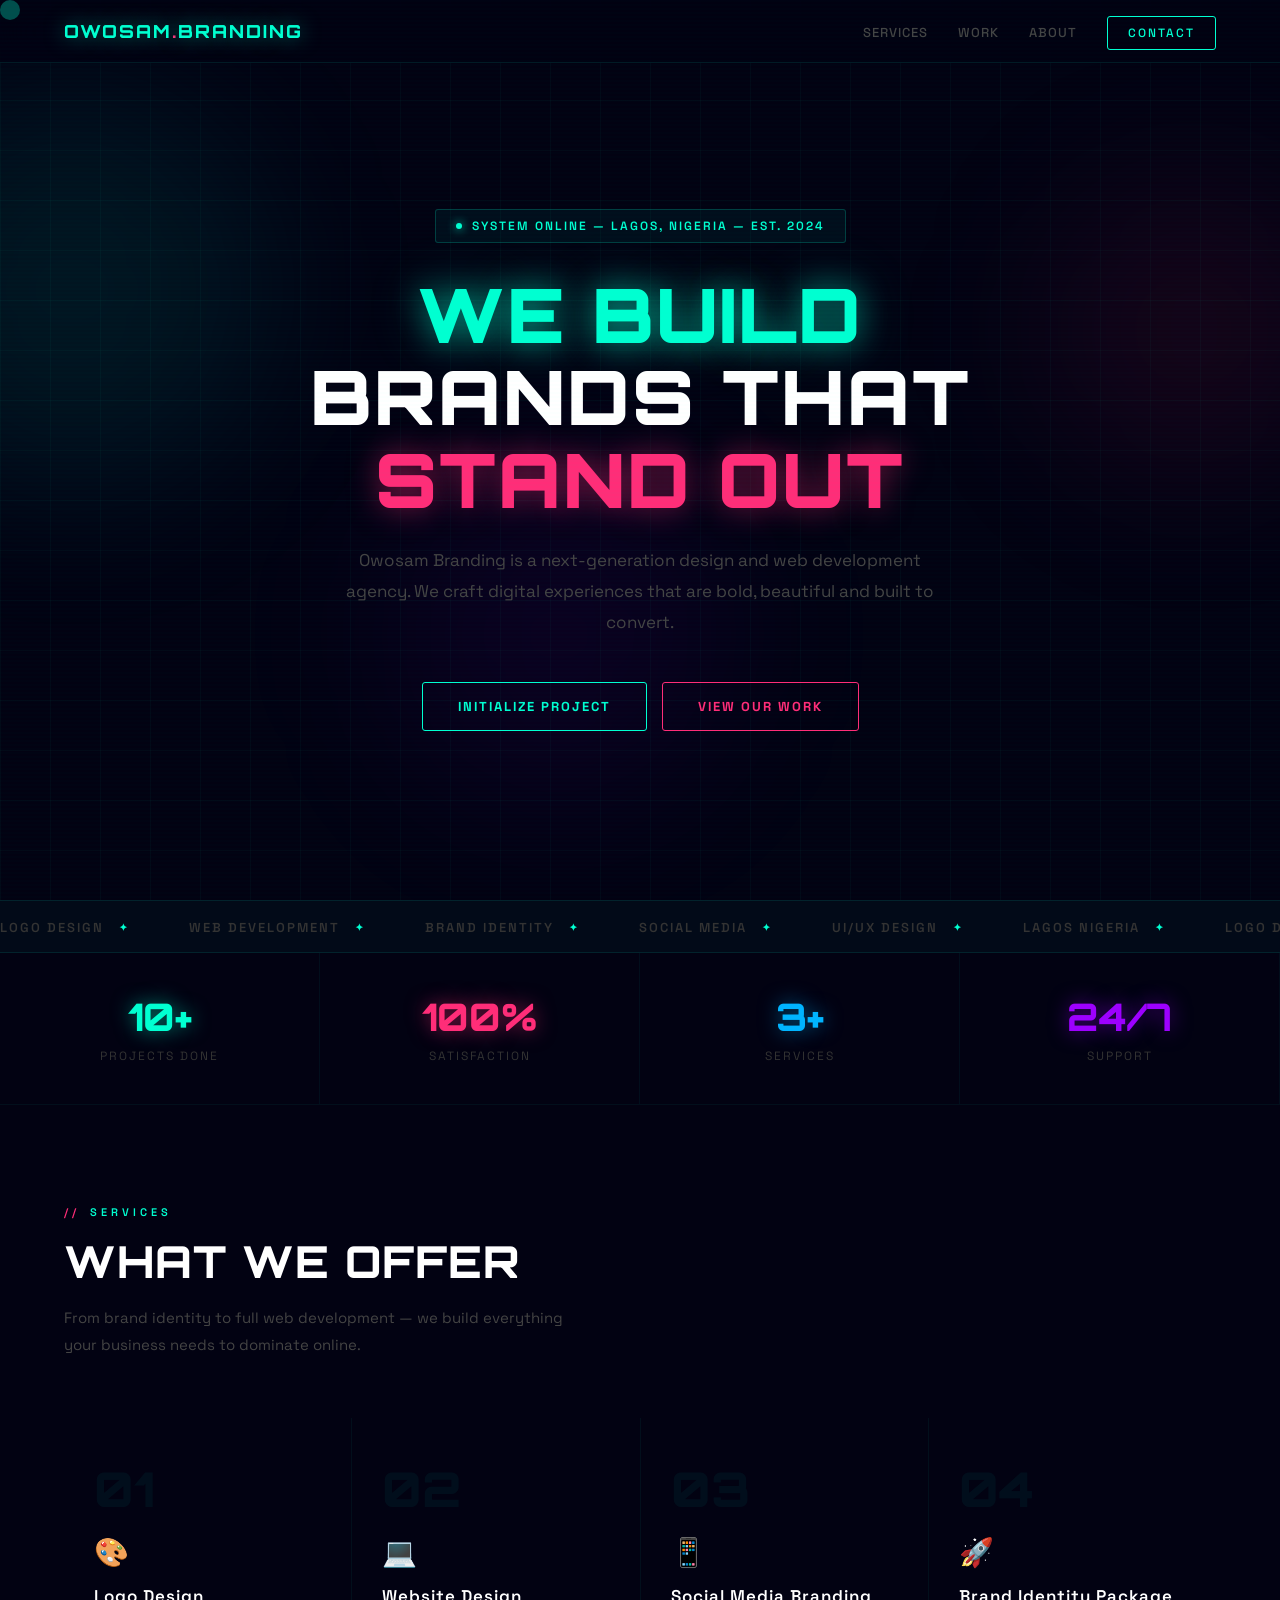
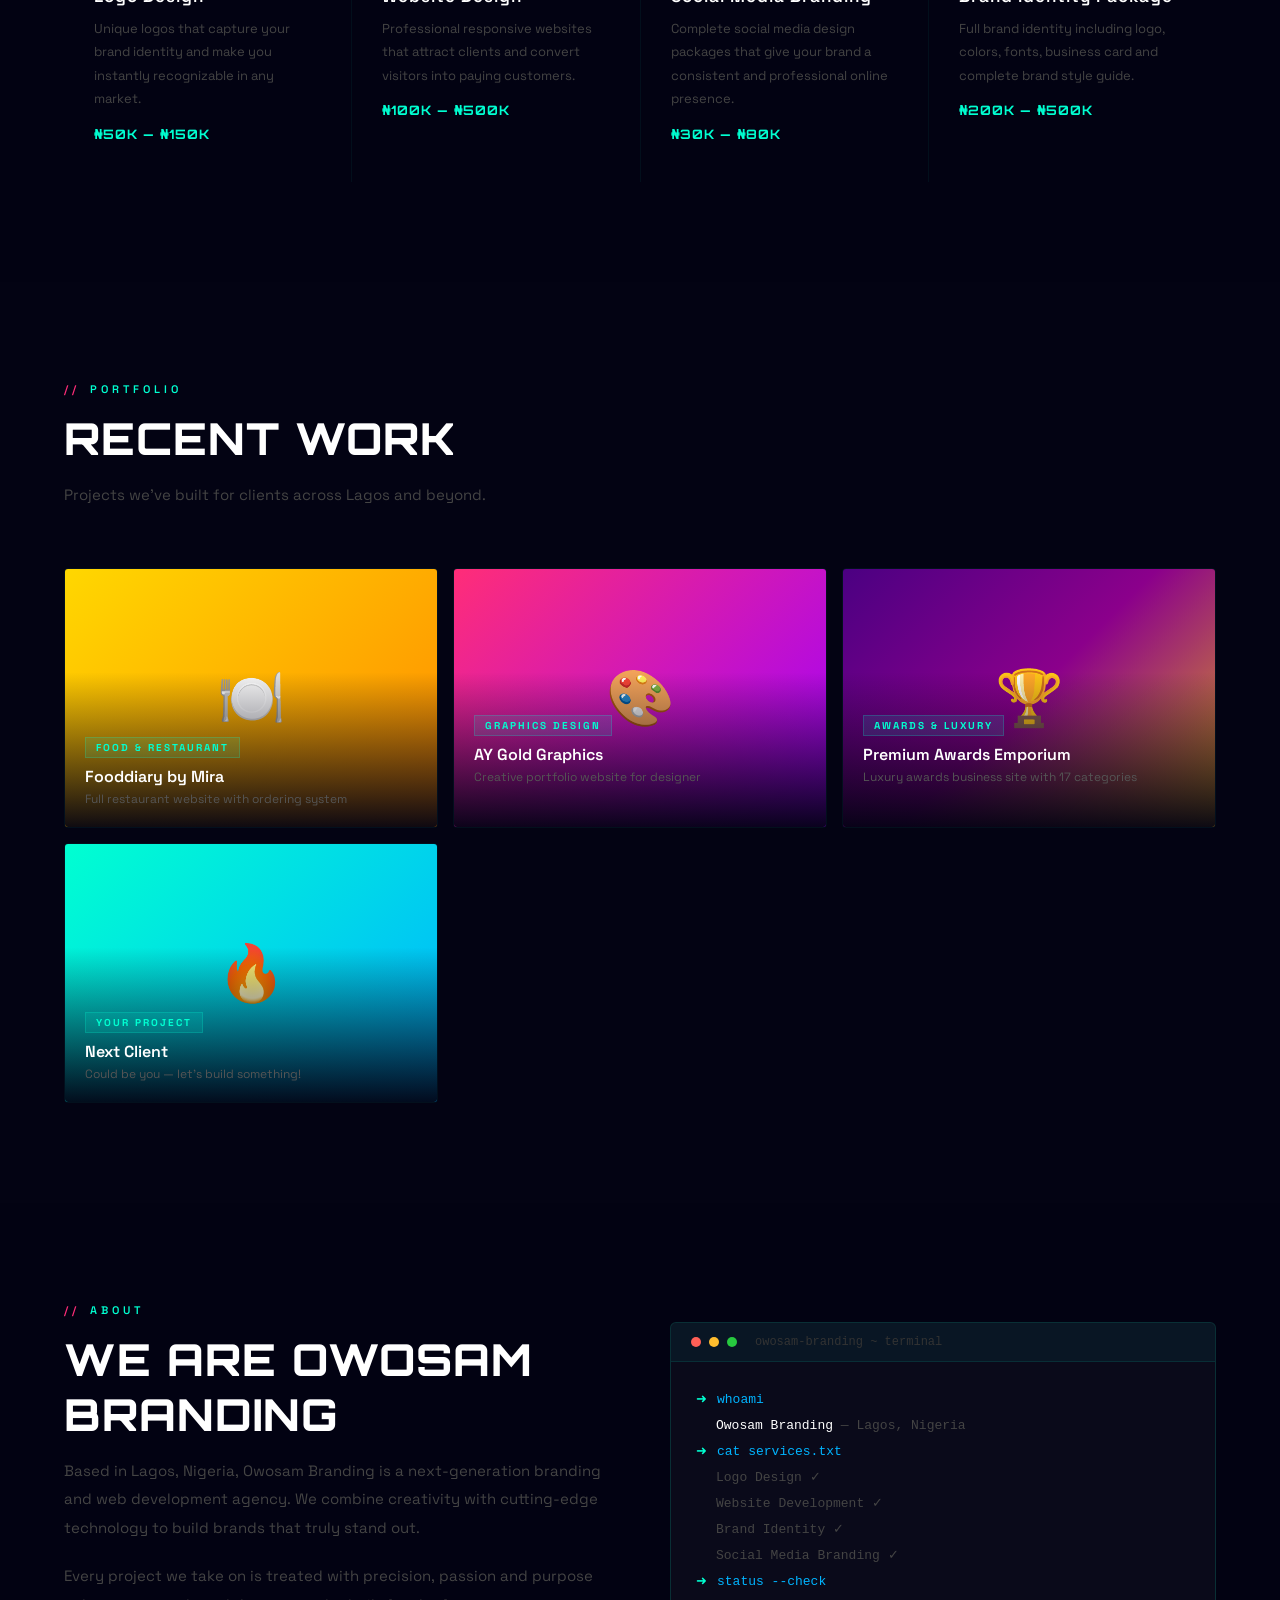
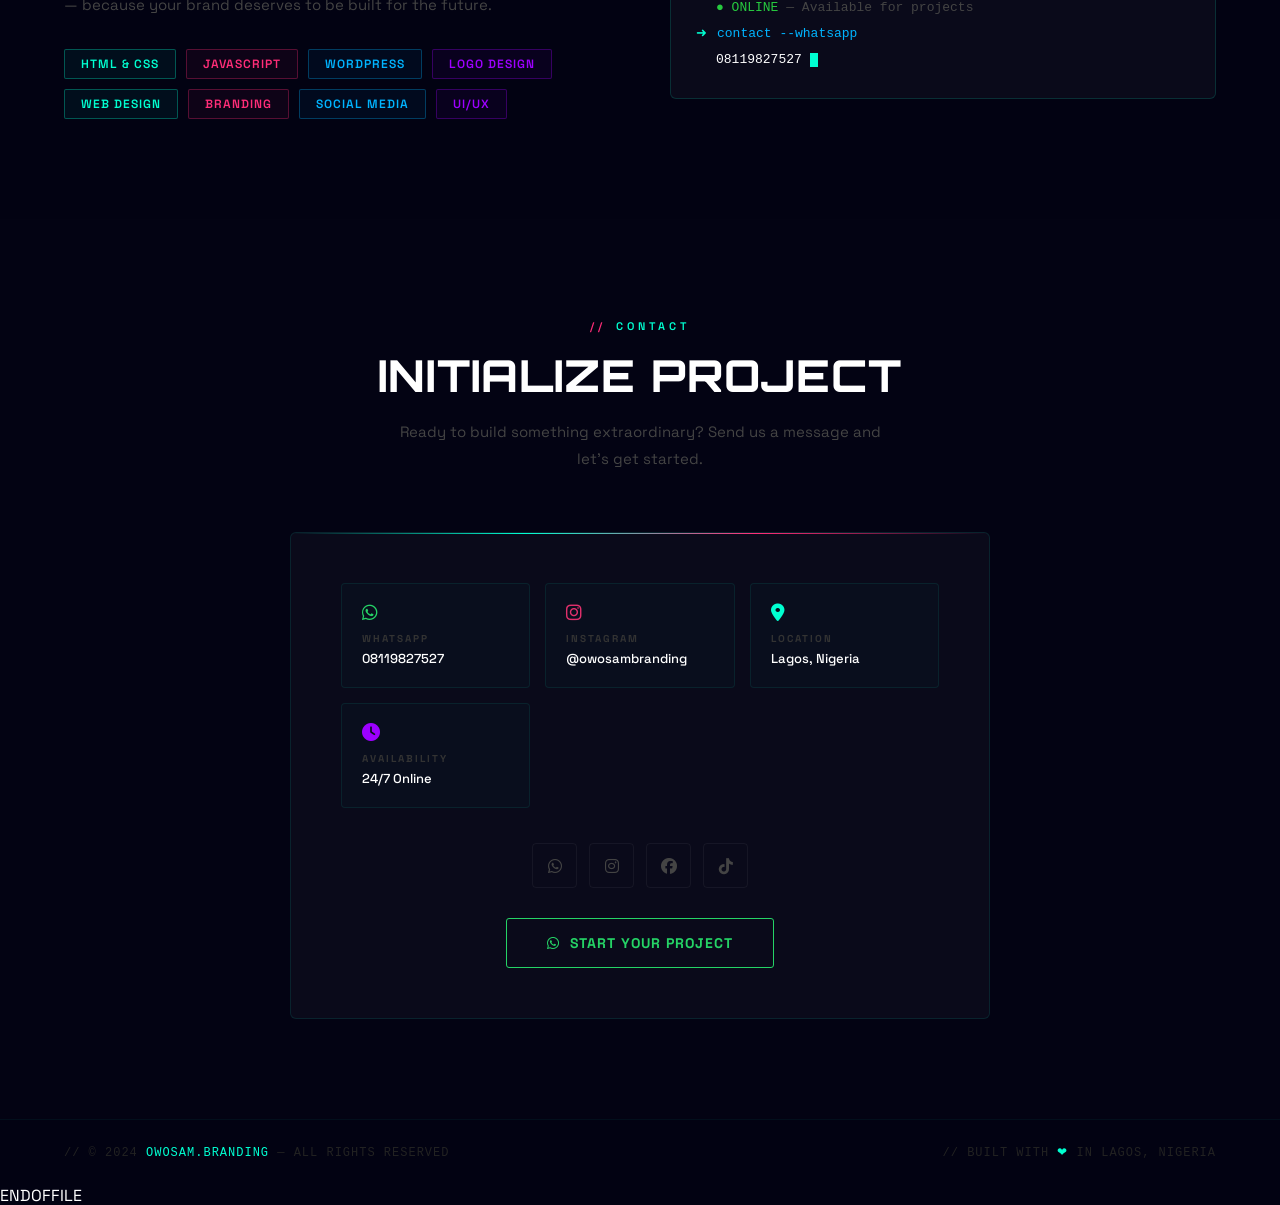
==== commit 2b26c353: "Update index.html" ====
--- a/index.html
+++ b/index.html
@@ -1,15 +1,4 @@
 <!DOCTYPE html>
-<html lang="en">
-
-  <head>
-    <meta charset="UTF-8">
-    <title>Untitled</title>
-    
-
-  </head>
-    
-  <body>
-  <!DOCTYPE html>
 <html lang="en">
 <head>
   <meta charset="UTF-8">
@@ -28,8 +17,6 @@
     }
     * { margin: 0; padding: 0; box-sizing: border-box; }
     body { font-family: 'Space Grotesk', sans-serif; background: var(--dark); color: white; overflow-x: hidden; }
-
-    /* SCANLINE EFFECT */
     body::after {
       content: '';
       position: fixed;
@@ -38,8 +25,6 @@
       pointer-events: none;
       z-index: 9999;
     }
-
-    /* CURSOR GLOW */
     .cursor {
       width: 20px; height: 20px;
       background: rgba(0,255,209,0.3);
@@ -50,8 +35,6 @@
       transition: transform 0.1s;
       mix-blend-mode: screen;
     }
-
-    /* NAVBAR */
     nav {
       padding: 20px 5%;
       display: flex;
@@ -110,8 +93,6 @@
       box-shadow: 0 0 20px rgba(0,255,209,0.4) !important;
     }
     .nav-btn::after { display: none !important; }
-
-    /* HERO */
     .hero {
       min-height: 100vh;
       display: flex;
@@ -123,8 +104,6 @@
       position: relative;
       overflow: hidden;
     }
-
-    /* GRID BACKGROUND */
     .hero::before {
       content: '';
       position: absolute;
@@ -135,8 +114,6 @@
       background-size: 50px 50px;
       pointer-events: none;
     }
-
-    /* GLOW ORBS */
     .orb {
       position: absolute;
       border-radius: 50%;
@@ -146,7 +123,6 @@
     .orb1 { width: 400px; height: 400px; background: rgba(0,255,209,0.08); top: 10%; left: -10%; }
     .orb2 { width: 300px; height: 300px; background: rgba(255,45,120,0.08); top: 20%; right: -5%; }
     .orb3 { width: 350px; height: 350px; background: rgba(157,0,255,0.06); bottom: 10%; left: 30%; }
-
     .hero-status {
       display: inline-flex;
       align-items: center;
@@ -166,7 +142,6 @@
     }
     .status-dot { width: 6px; height: 6px; background: var(--neon); border-radius: 50%; animation: pulse 2s infinite; box-shadow: 0 0 10px var(--neon); }
     @keyframes pulse { 0%,100%{opacity:1;transform:scale(1)} 50%{opacity:0.5;transform:scale(0.8)} }
-
     .hero h1 {
       font-family: 'Orbitron', monospace;
       font-size: clamp(32px, 6vw, 75px);
@@ -177,15 +152,8 @@
       z-index: 1;
       letter-spacing: 2px;
     }
-    .neon-text {
-      color: var(--neon);
-      text-shadow: 0 0 30px rgba(0,255,209,0.5), 0 0 60px rgba(0,255,209,0.3);
-    }
-    .pink-text {
-      color: var(--pink);
-      text-shadow: 0 0 30px rgba(255,45,120,0.5);
-    }
-
+    .neon-text { color: var(--neon); text-shadow: 0 0 30px rgba(0,255,209,0.5), 0 0 60px rgba(0,255,209,0.3); }
+    .pink-text { color: var(--pink); text-shadow: 0 0 30px rgba(255,45,120,0.5); }
     .hero-sub {
       color: #444;
       font-size: clamp(14px, 2vw, 17px);
@@ -195,9 +163,7 @@
       position: relative;
       z-index: 1;
     }
-
     .hero-btns { display: flex; gap: 15px; flex-wrap: wrap; justify-content: center; position: relative; z-index: 1; }
-
     .btn-neon {
       background: transparent;
       color: var(--neon);
@@ -225,7 +191,6 @@
     }
     .btn-neon:hover { color: var(--dark); box-shadow: 0 0 30px rgba(0,255,209,0.4); }
     .btn-neon:hover::before { transform: translateX(0); }
-
     .btn-pink {
       background: transparent;
       color: var(--pink);
@@ -241,8 +206,6 @@
       display: inline-block;
     }
     .btn-pink:hover { background: var(--pink); color: white; box-shadow: 0 0 30px rgba(255,45,120,0.4); }
-
-    /* TICKER */
     .ticker {
       background: rgba(0,255,209,0.03);
       border-top: 1px solid rgba(0,255,209,0.1);
@@ -251,11 +214,7 @@
       overflow: hidden;
       white-space: nowrap;
     }
-    .ticker-inner {
-      display: inline-flex;
-      gap: 60px;
-      animation: ticker 20s linear infinite;
-    }
+    .ticker-inner { display: inline-flex; gap: 60px; animation: ticker 20s linear infinite; }
     @keyframes ticker { 0%{transform:translateX(0)} 100%{transform:translateX(-50%)} }
     .ticker-item {
       display: inline-flex;
@@ -268,8 +227,6 @@
       text-transform: uppercase;
     }
     .ticker-item span { color: var(--neon); font-size: 10px; }
-
-    /* STATS */
     .stats {
       display: grid;
       grid-template-columns: repeat(auto-fit, minmax(150px, 1fr));
@@ -299,8 +256,6 @@
       margin-bottom: 8px;
     }
     .stat p { color: #333; font-size: 12px; letter-spacing: 2px; text-transform: uppercase; }
-
-    /* SERVICES */
     .services { padding: 100px 5%; }
     .sec-tag {
       color: var(--neon);
@@ -322,7 +277,6 @@
       letter-spacing: 1px;
     }
     .sec-sub { color: #444; font-size: 15px; margin-bottom: 60px; max-width: 500px; line-height: 1.8; }
-
     .services-grid {
       display: grid;
       grid-template-columns: repeat(auto-fit, minmax(260px, 1fr));
@@ -367,8 +321,6 @@
       font-family: 'Orbitron', monospace;
       letter-spacing: 1px;
     }
-
-    /* PORTFOLIO */
     .portfolio { padding: 100px 5%; background: #030313; }
     .port-grid {
       display: grid;
@@ -383,6 +335,7 @@
       height: 260px;
       border: 1px solid rgba(0,255,209,0.05);
       transition: border-color 0.3s;
+      cursor: pointer;
     }
     .port-card:hover { border-color: rgba(0,255,209,0.3); }
     .port-bg {
@@ -413,8 +366,21 @@
     }
     .port-overlay h3 { color: white; font-size: 16px; font-weight: 600; }
     .port-overlay p { color: #555; font-size: 12px; margin-top: 4px; }
-
-    /* ABOUT */
+    .port-link {
+      display: inline-flex;
+      align-items: center;
+      gap: 6px;
+      margin-top: 8px;
+      color: var(--neon);
+      font-size: 11px;
+      font-weight: 700;
+      letter-spacing: 1px;
+      text-transform: uppercase;
+      text-decoration: none;
+      opacity: 0;
+      transition: opacity 0.3s;
+    }
+    .port-card:hover .port-link { opacity: 1; }
     .about { padding: 100px 5%; }
     .about-grid {
       display: grid;
@@ -423,9 +389,7 @@
       align-items: center;
     }
     .about-left p { color: #444; font-size: 15px; line-height: 1.9; margin-bottom: 20px; }
-    .skills {
-      display: flex; flex-wrap: wrap; gap: 10px; margin-top: 30px;
-    }
+    .skills { display: flex; flex-wrap: wrap; gap: 10px; margin-top: 30px; }
     .skill {
       padding: 6px 16px;
       border-radius: 2px;
@@ -439,7 +403,6 @@
     .sk2 { color: var(--pink); border-color: rgba(255,45,120,0.3); background: rgba(255,45,120,0.05); }
     .sk3 { color: var(--blue); border-color: rgba(0,180,255,0.3); background: rgba(0,180,255,0.05); }
     .sk4 { color: var(--purple); border-color: rgba(157,0,255,0.3); background: rgba(157,0,255,0.05); }
-
     .terminal {
       background: var(--card);
       border: 1px solid rgba(0,255,209,0.15);
@@ -464,8 +427,6 @@
     .t-highlight { color: white; }
     .t-cursor { display: inline-block; width: 8px; height: 14px; background: var(--neon); animation: blink2 1s infinite; vertical-align: middle; }
     @keyframes blink2 { 0%,50%{opacity:1} 51%,100%{opacity:0} }
-
-    /* CONTACT */
     .contact { padding: 100px 5%; background: #030313; text-align: center; }
     .contact-box {
       max-width: 700px;
@@ -529,8 +490,6 @@
       transition: all 0.3s;
     }
     .wa-btn:hover { background: #25D366; color: white; box-shadow: 0 0 25px rgba(37,211,102,0.4); }
-
-    /* FOOTER */
     footer {
       padding: 25px 5%;
       border-top: 1px solid rgba(0,255,209,0.05);
@@ -542,8 +501,6 @@
     }
     footer p { color: #222; font-size: 12px; letter-spacing: 1px; font-family: monospace; }
     footer span { color: var(--neon); }
-
-    /* MOBILE */
     @media (max-width: 768px) {
       .nav-links { display: none; }
       .hero h1 { font-size: 32px; letter-spacing: 1px; }
@@ -569,20 +526,16 @@
     <div class="orb orb1"></div>
     <div class="orb orb2"></div>
     <div class="orb orb3"></div>
-
     <div class="hero-status">
       <span class="status-dot"></span>
       System Online — Lagos, Nigeria — Est. 2024
     </div>
-
     <h1>
       <span class="neon-text">WE BUILD</span><br>
       BRANDS THAT<br>
       <span class="pink-text">STAND OUT</span>
     </h1>
-
     <p class="hero-sub">Owosam Branding is a next-generation design and web development agency. We craft digital experiences that are bold, beautiful and built to convert.</p>
-
     <div class="hero-btns">
       <a href="#contact" class="btn-neon">Initialize Project</a>
       <a href="#portfolio" class="btn-pink">View Our Work</a>
@@ -680,6 +633,16 @@
           <div class="port-tag">Graphics Design</div>
           <h3>AY Gold Graphics</h3>
           <p>Creative portfolio website for designer</p>
+          <a href="https://samboowolabi244342-max.github.io/aygoldgraphics" target="_blank" class="port-link">View Live ↗</a>
+        </div>
+      </div>
+      <div class="port-card">
+        <div class="port-bg" style="background:linear-gradient(135deg,#4B0082,#8B008B,#DAA520)">🏆</div>
+        <div class="port-overlay">
+          <div class="port-tag">Awards & Luxury</div>
+          <h3>Premium Awards Emporium</h3>
+          <p>Luxury awards business site with 17 categories</p>
+          <a href="https://samboowolabi244342-max.github.io/premiumawardsemporium" target="_blank" class="port-link">View Live ↗</a>
         </div>
       </div>
       <div class="port-card">
@@ -789,7 +752,4 @@
 
 </body>
 </html>
-    
-  </body>
-  
-</html>
+ENDOFFILE
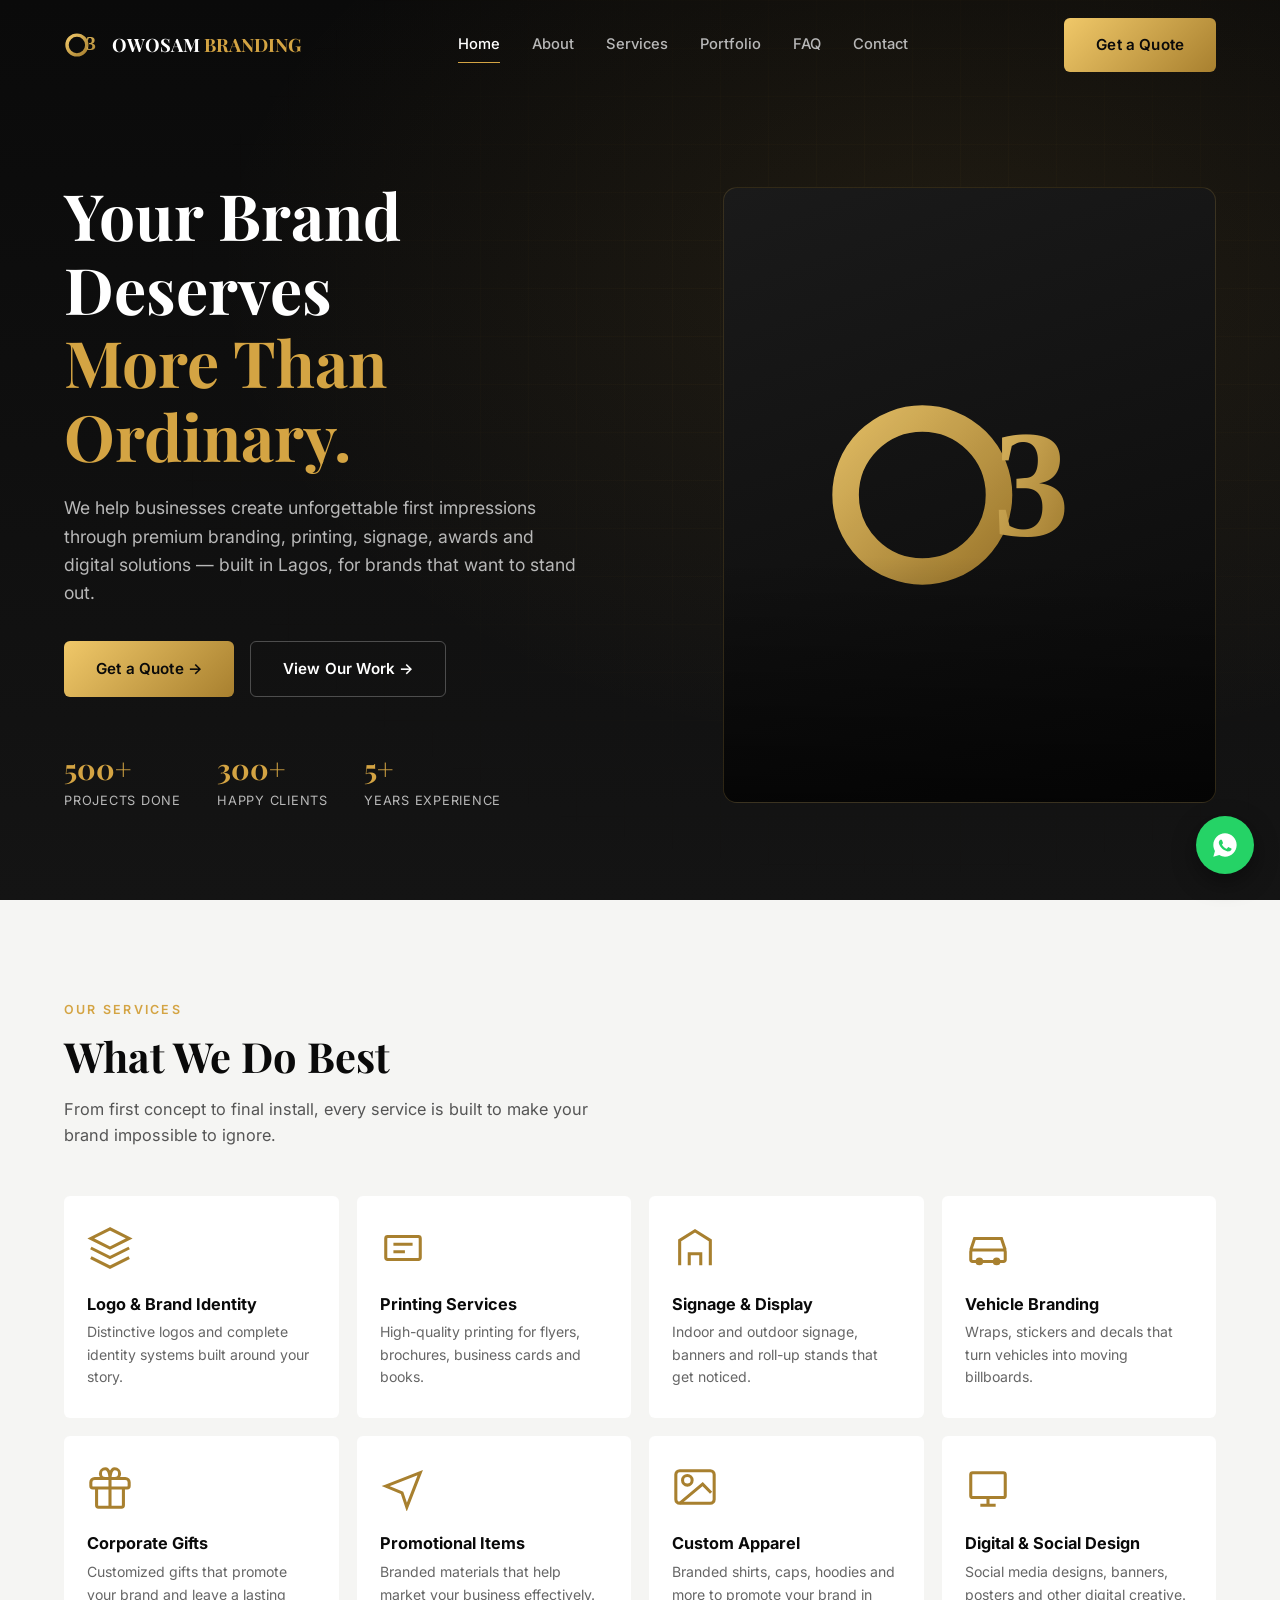
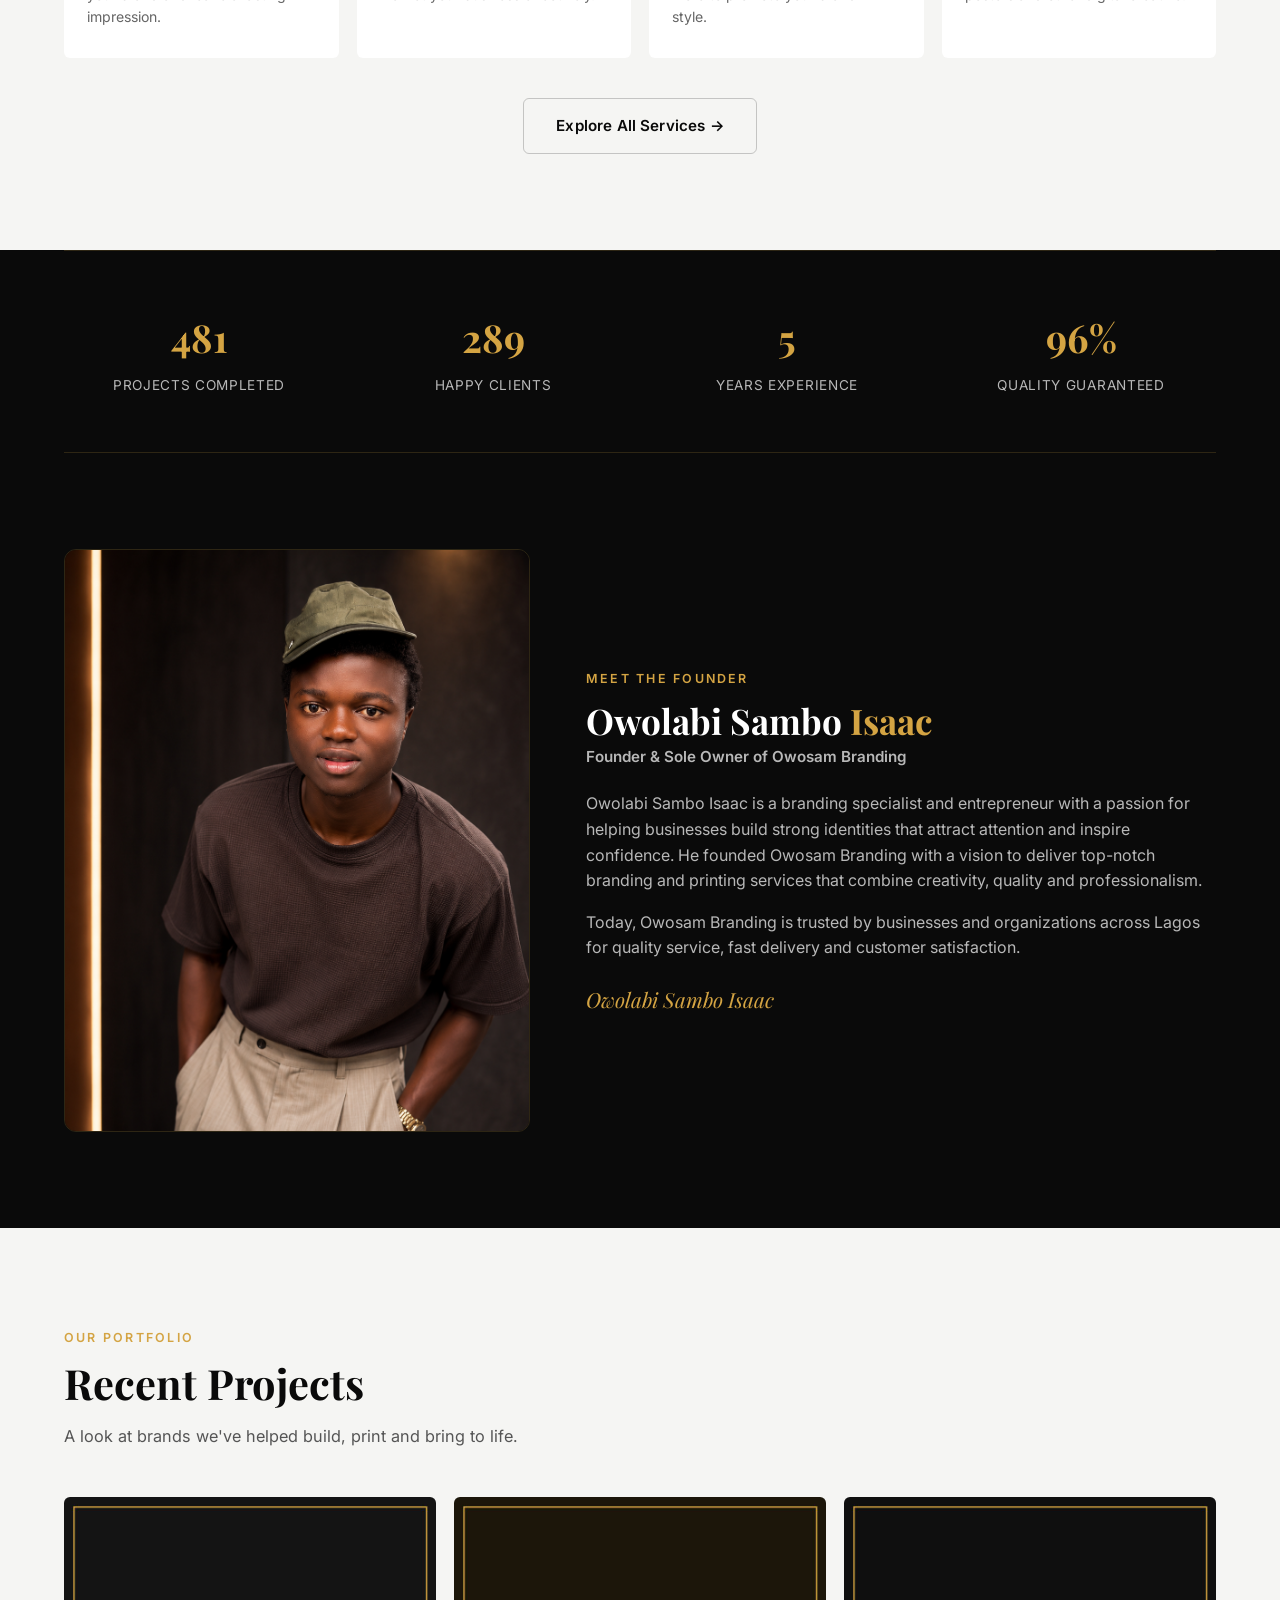
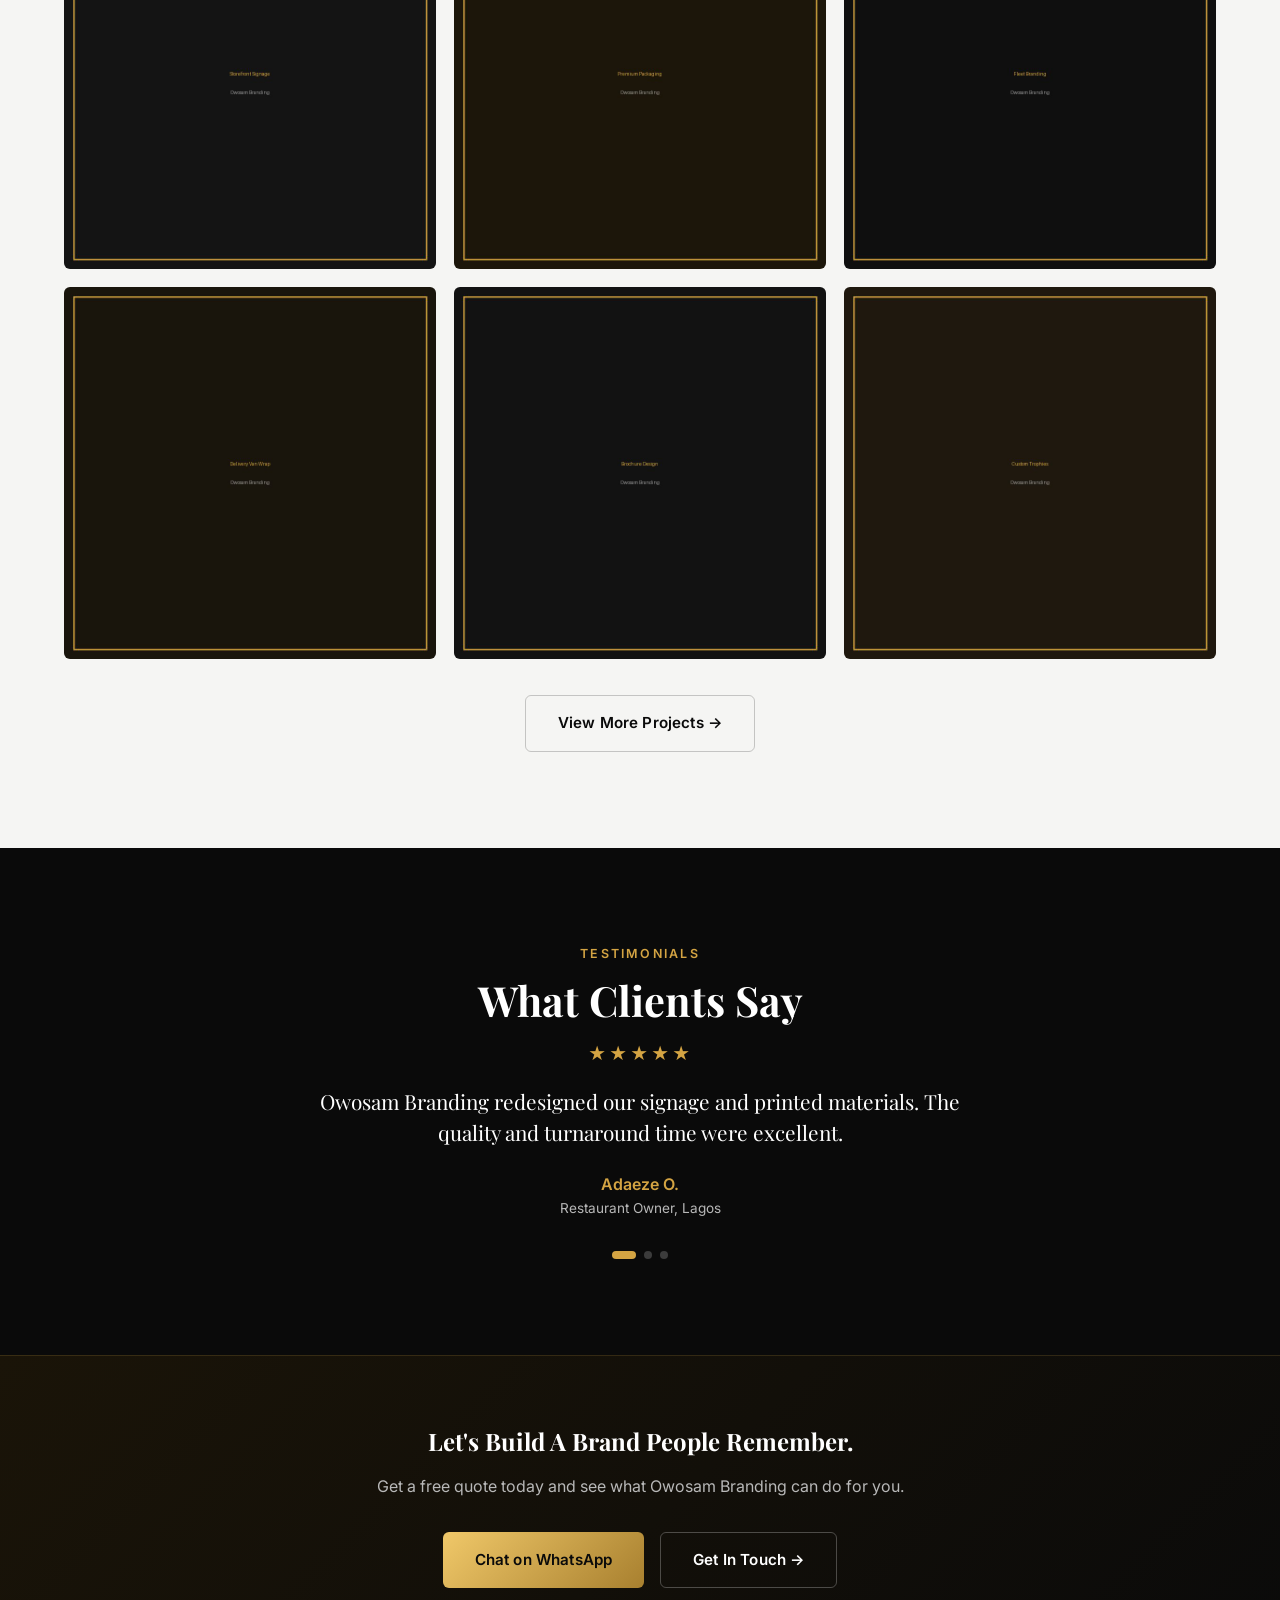
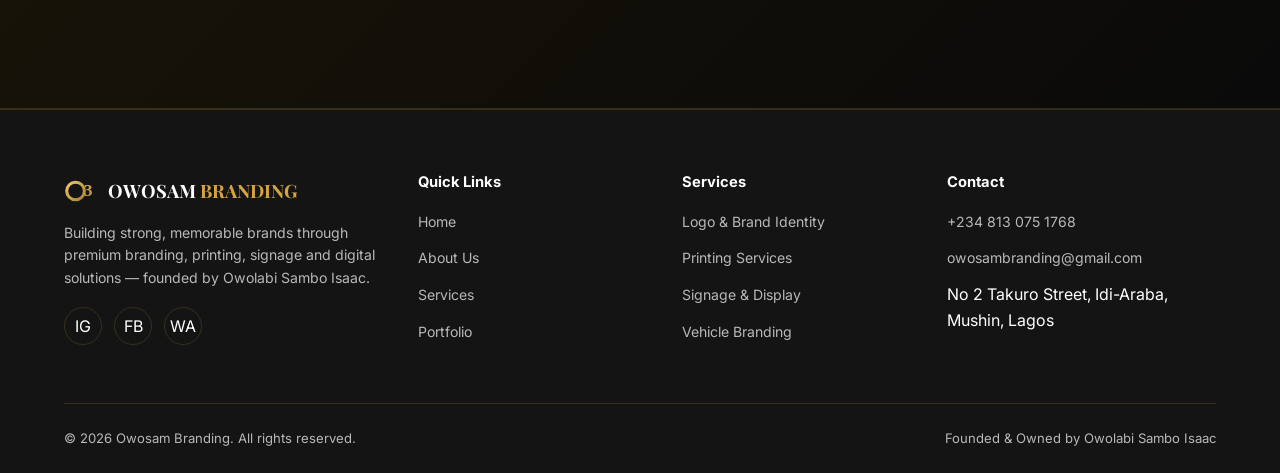
==== commit 79d9c182: "Add files via upload owosam v2" ====
--- a/index.html
+++ b/index.html
@@ -1,755 +1,299 @@
 <!DOCTYPE html>
 <html lang="en">
 <head>
-  <meta charset="UTF-8">
-  <meta name="viewport" content="width=device-width, initial-scale=1.0">
-  <title>Owosam Branding</title>
-  <link href="https://fonts.googleapis.com/css2?family=Orbitron:wght@400;500;600;700;800;900&family=Space+Grotesk:wght@300;400;500;600;700&display=swap" rel="stylesheet">
-  <link rel="stylesheet" href="https://cdnjs.cloudflare.com/ajax/libs/font-awesome/6.5.0/css/all.min.css">
-  <style>
-    :root {
-      --neon: #00FFD1;
-      --pink: #FF2D78;
-      --purple: #9D00FF;
-      --blue: #00B4FF;
-      --dark: #020212;
-      --card: #0a0a1a;
-    }
-    * { margin: 0; padding: 0; box-sizing: border-box; }
-    body { font-family: 'Space Grotesk', sans-serif; background: var(--dark); color: white; overflow-x: hidden; }
-    body::after {
-      content: '';
-      position: fixed;
-      inset: 0;
-      background: repeating-linear-gradient(0deg, transparent, transparent 2px, rgba(0,255,209,0.01) 2px, rgba(0,255,209,0.01) 4px);
-      pointer-events: none;
-      z-index: 9999;
-    }
-    .cursor {
-      width: 20px; height: 20px;
-      background: rgba(0,255,209,0.3);
-      border-radius: 50%;
-      position: fixed;
-      pointer-events: none;
-      z-index: 99999;
-      transition: transform 0.1s;
-      mix-blend-mode: screen;
-    }
-    nav {
-      padding: 20px 5%;
-      display: flex;
-      justify-content: space-between;
-      align-items: center;
-      position: fixed;
-      top: 0; left: 0; right: 0;
-      z-index: 1000;
-      background: rgba(2,2,18,0.9);
-      backdrop-filter: blur(20px);
-      border-bottom: 1px solid rgba(0,255,209,0.1);
-    }
-    .logo {
-      font-family: 'Orbitron', monospace;
-      font-size: 18px;
-      font-weight: 800;
-      color: var(--neon);
-      text-shadow: 0 0 20px rgba(0,255,209,0.5);
-      letter-spacing: 2px;
-    }
-    .logo span { color: var(--pink); }
-    .nav-links { list-style: none; display: flex; gap: 30px; }
-    .nav-links a {
-      color: #444;
-      text-decoration: none;
-      font-size: 13px;
-      font-weight: 500;
-      letter-spacing: 1px;
-      text-transform: uppercase;
-      transition: color 0.3s;
-      position: relative;
-    }
-    .nav-links a::after {
-      content: '';
-      position: absolute;
-      bottom: -3px; left: 0;
-      width: 0; height: 1px;
-      background: var(--neon);
-      transition: width 0.3s;
-    }
-    .nav-links a:hover { color: var(--neon); }
-    .nav-links a:hover::after { width: 100%; }
-    .nav-btn {
-      background: transparent;
-      color: var(--neon) !important;
-      border: 1px solid var(--neon) !important;
-      padding: 8px 20px;
-      border-radius: 3px;
-      font-size: 12px !important;
-      letter-spacing: 2px !important;
-      transition: all 0.3s !important;
-    }
-    .nav-btn:hover {
-      background: var(--neon) !important;
-      color: var(--dark) !important;
-      box-shadow: 0 0 20px rgba(0,255,209,0.4) !important;
-    }
-    .nav-btn::after { display: none !important; }
-    .hero {
-      min-height: 100vh;
-      display: flex;
-      flex-direction: column;
-      justify-content: center;
-      align-items: center;
-      text-align: center;
-      padding: 120px 5% 80px;
-      position: relative;
-      overflow: hidden;
-    }
-    .hero::before {
-      content: '';
-      position: absolute;
-      inset: 0;
-      background-image:
-        linear-gradient(rgba(0,255,209,0.03) 1px, transparent 1px),
-        linear-gradient(90deg, rgba(0,255,209,0.03) 1px, transparent 1px);
-      background-size: 50px 50px;
-      pointer-events: none;
-    }
-    .orb {
-      position: absolute;
-      border-radius: 50%;
-      filter: blur(80px);
-      pointer-events: none;
-    }
-    .orb1 { width: 400px; height: 400px; background: rgba(0,255,209,0.08); top: 10%; left: -10%; }
-    .orb2 { width: 300px; height: 300px; background: rgba(255,45,120,0.08); top: 20%; right: -5%; }
-    .orb3 { width: 350px; height: 350px; background: rgba(157,0,255,0.06); bottom: 10%; left: 30%; }
-    .hero-status {
-      display: inline-flex;
-      align-items: center;
-      gap: 10px;
-      background: rgba(0,255,209,0.05);
-      border: 1px solid rgba(0,255,209,0.2);
-      color: var(--neon);
-      padding: 8px 20px;
-      border-radius: 3px;
-      font-size: 12px;
-      font-weight: 600;
-      letter-spacing: 2px;
-      text-transform: uppercase;
-      margin-bottom: 30px;
-      position: relative;
-      z-index: 1;
-    }
-    .status-dot { width: 6px; height: 6px; background: var(--neon); border-radius: 50%; animation: pulse 2s infinite; box-shadow: 0 0 10px var(--neon); }
-    @keyframes pulse { 0%,100%{opacity:1;transform:scale(1)} 50%{opacity:0.5;transform:scale(0.8)} }
-    .hero h1 {
-      font-family: 'Orbitron', monospace;
-      font-size: clamp(32px, 6vw, 75px);
-      font-weight: 900;
-      line-height: 1.1;
-      margin-bottom: 25px;
-      position: relative;
-      z-index: 1;
-      letter-spacing: 2px;
-    }
-    .neon-text { color: var(--neon); text-shadow: 0 0 30px rgba(0,255,209,0.5), 0 0 60px rgba(0,255,209,0.3); }
-    .pink-text { color: var(--pink); text-shadow: 0 0 30px rgba(255,45,120,0.5); }
-    .hero-sub {
-      color: #444;
-      font-size: clamp(14px, 2vw, 17px);
-      line-height: 1.8;
-      margin-bottom: 45px;
-      max-width: 600px;
-      position: relative;
-      z-index: 1;
-    }
-    .hero-btns { display: flex; gap: 15px; flex-wrap: wrap; justify-content: center; position: relative; z-index: 1; }
-    .btn-neon {
-      background: transparent;
-      color: var(--neon);
-      border: 1px solid var(--neon);
-      padding: 15px 35px;
-      font-size: 13px;
-      font-weight: 700;
-      letter-spacing: 2px;
-      text-transform: uppercase;
-      text-decoration: none;
-      border-radius: 3px;
-      transition: all 0.3s;
-      display: inline-block;
-      position: relative;
-      overflow: hidden;
-    }
-    .btn-neon::before {
-      content: '';
-      position: absolute;
-      inset: 0;
-      background: var(--neon);
-      transform: translateX(-100%);
-      transition: transform 0.3s;
-      z-index: -1;
-    }
-    .btn-neon:hover { color: var(--dark); box-shadow: 0 0 30px rgba(0,255,209,0.4); }
-    .btn-neon:hover::before { transform: translateX(0); }
-    .btn-pink {
-      background: transparent;
-      color: var(--pink);
-      border: 1px solid var(--pink);
-      padding: 15px 35px;
-      font-size: 13px;
-      font-weight: 700;
-      letter-spacing: 2px;
-      text-transform: uppercase;
-      text-decoration: none;
-      border-radius: 3px;
-      transition: all 0.3s;
-      display: inline-block;
-    }
-    .btn-pink:hover { background: var(--pink); color: white; box-shadow: 0 0 30px rgba(255,45,120,0.4); }
-    .ticker {
-      background: rgba(0,255,209,0.03);
-      border-top: 1px solid rgba(0,255,209,0.1);
-      border-bottom: 1px solid rgba(0,255,209,0.1);
-      padding: 15px 0;
-      overflow: hidden;
-      white-space: nowrap;
-    }
-    .ticker-inner { display: inline-flex; gap: 60px; animation: ticker 20s linear infinite; }
-    @keyframes ticker { 0%{transform:translateX(0)} 100%{transform:translateX(-50%)} }
-    .ticker-item {
-      display: inline-flex;
-      align-items: center;
-      gap: 15px;
-      color: #333;
-      font-size: 13px;
-      font-weight: 600;
-      letter-spacing: 2px;
-      text-transform: uppercase;
-    }
-    .ticker-item span { color: var(--neon); font-size: 10px; }
-    .stats {
-      display: grid;
-      grid-template-columns: repeat(auto-fit, minmax(150px, 1fr));
-      border-bottom: 1px solid rgba(0,255,209,0.05);
-    }
-    .stat {
-      padding: 40px 20px;
-      text-align: center;
-      border-right: 1px solid rgba(0,255,209,0.05);
-      position: relative;
-      overflow: hidden;
-    }
-    .stat::before {
-      content: '';
-      position: absolute;
-      bottom: 0; left: 0; right: 0;
-      height: 1px;
-      background: linear-gradient(90deg, transparent, var(--neon), transparent);
-      opacity: 0;
-      transition: opacity 0.3s;
-    }
-    .stat:hover::before { opacity: 1; }
-    .stat h3 {
-      font-family: 'Orbitron', monospace;
-      font-size: clamp(24px, 3vw, 38px);
-      font-weight: 800;
-      margin-bottom: 8px;
-    }
-    .stat p { color: #333; font-size: 12px; letter-spacing: 2px; text-transform: uppercase; }
-    .services { padding: 100px 5%; }
-    .sec-tag {
-      color: var(--neon);
-      font-size: 11px;
-      font-weight: 600;
-      letter-spacing: 4px;
-      text-transform: uppercase;
-      margin-bottom: 15px;
-      display: flex;
-      align-items: center;
-      gap: 10px;
-    }
-    .sec-tag::before { content: '//'; color: var(--pink); }
-    .sec-title {
-      font-family: 'Orbitron', monospace;
-      font-size: clamp(24px, 3.5vw, 44px);
-      font-weight: 800;
-      margin-bottom: 15px;
-      letter-spacing: 1px;
-    }
-    .sec-sub { color: #444; font-size: 15px; margin-bottom: 60px; max-width: 500px; line-height: 1.8; }
-    .services-grid {
-      display: grid;
-      grid-template-columns: repeat(auto-fit, minmax(260px, 1fr));
-      gap: 1px;
-      background: rgba(0,255,209,0.05);
-    }
-    .service-card {
-      background: var(--dark);
-      padding: 40px 30px;
-      position: relative;
-      overflow: hidden;
-      transition: background 0.3s;
-    }
-    .service-card::before {
-      content: '';
-      position: absolute;
-      top: 0; left: 0; right: 0;
-      height: 1px;
-      background: linear-gradient(90deg, transparent, var(--neon), transparent);
-      transform: scaleX(0);
-      transition: transform 0.4s;
-    }
-    .service-card:hover { background: var(--card); }
-    .service-card:hover::before { transform: scaleX(1); }
-    .s-number {
-      font-family: 'Orbitron', monospace;
-      font-size: 48px;
-      font-weight: 900;
-      color: rgba(0,255,209,0.05);
-      margin-bottom: 15px;
-      transition: color 0.3s;
-    }
-    .service-card:hover .s-number { color: rgba(0,255,209,0.15); }
-    .s-icon { font-size: 28px; margin-bottom: 15px; }
-    .service-card h3 { font-size: 17px; font-weight: 600; margin-bottom: 10px; letter-spacing: 1px; }
-    .service-card p { color: #444; font-size: 13px; line-height: 1.8; }
-    .s-price {
-      margin-top: 15px;
-      color: var(--neon);
-      font-size: 13px;
-      font-weight: 700;
-      font-family: 'Orbitron', monospace;
-      letter-spacing: 1px;
-    }
-    .portfolio { padding: 100px 5%; background: #030313; }
-    .port-grid {
-      display: grid;
-      grid-template-columns: repeat(auto-fit, minmax(280px, 1fr));
-      gap: 15px;
-      margin-top: 60px;
-    }
-    .port-card {
-      border-radius: 4px;
-      overflow: hidden;
-      position: relative;
-      height: 260px;
-      border: 1px solid rgba(0,255,209,0.05);
-      transition: border-color 0.3s;
-      cursor: pointer;
-    }
-    .port-card:hover { border-color: rgba(0,255,209,0.3); }
-    .port-bg {
-      width: 100%; height: 100%;
-      display: flex; align-items: center; justify-content: center;
-      font-size: 55px;
-      transition: transform 0.3s;
-    }
-    .port-card:hover .port-bg { transform: scale(1.05); }
-    .port-overlay {
-      position: absolute; inset: 0;
-      background: linear-gradient(to top, rgba(2,2,18,0.95) 0%, transparent 60%);
-      padding: 20px;
-      display: flex; flex-direction: column; justify-content: flex-end;
-    }
-    .port-tag {
-      display: inline-block;
-      background: rgba(0,255,209,0.1);
-      color: var(--neon);
-      border: 1px solid rgba(0,255,209,0.2);
-      padding: 3px 10px;
-      font-size: 10px;
-      font-weight: 700;
-      letter-spacing: 2px;
-      text-transform: uppercase;
-      margin-bottom: 8px;
-      width: fit-content;
-    }
-    .port-overlay h3 { color: white; font-size: 16px; font-weight: 600; }
-    .port-overlay p { color: #555; font-size: 12px; margin-top: 4px; }
-    .port-link {
-      display: inline-flex;
-      align-items: center;
-      gap: 6px;
-      margin-top: 8px;
-      color: var(--neon);
-      font-size: 11px;
-      font-weight: 700;
-      letter-spacing: 1px;
-      text-transform: uppercase;
-      text-decoration: none;
-      opacity: 0;
-      transition: opacity 0.3s;
-    }
-    .port-card:hover .port-link { opacity: 1; }
-    .about { padding: 100px 5%; }
-    .about-grid {
-      display: grid;
-      grid-template-columns: repeat(auto-fit, minmax(300px, 1fr));
-      gap: 60px;
-      align-items: center;
-    }
-    .about-left p { color: #444; font-size: 15px; line-height: 1.9; margin-bottom: 20px; }
-    .skills { display: flex; flex-wrap: wrap; gap: 10px; margin-top: 30px; }
-    .skill {
-      padding: 6px 16px;
-      border-radius: 2px;
-      font-size: 12px;
-      font-weight: 600;
-      letter-spacing: 1px;
-      text-transform: uppercase;
-      border: 1px solid;
-    }
-    .sk1 { color: var(--neon); border-color: rgba(0,255,209,0.3); background: rgba(0,255,209,0.05); }
-    .sk2 { color: var(--pink); border-color: rgba(255,45,120,0.3); background: rgba(255,45,120,0.05); }
-    .sk3 { color: var(--blue); border-color: rgba(0,180,255,0.3); background: rgba(0,180,255,0.05); }
-    .sk4 { color: var(--purple); border-color: rgba(157,0,255,0.3); background: rgba(157,0,255,0.05); }
-    .terminal {
-      background: var(--card);
-      border: 1px solid rgba(0,255,209,0.15);
-      border-radius: 6px;
-      overflow: hidden;
-    }
-    .terminal-header {
-      background: rgba(0,255,209,0.05);
-      padding: 12px 20px;
-      display: flex;
-      align-items: center;
-      gap: 8px;
-      border-bottom: 1px solid rgba(0,255,209,0.1);
-    }
-    .t-dot { width: 10px; height: 10px; border-radius: 50%; }
-    .terminal-header span { color: #333; font-size: 12px; margin-left: 10px; font-family: monospace; }
-    .terminal-body { padding: 25px; font-family: monospace; font-size: 13px; line-height: 2; }
-    .t-line { display: flex; gap: 10px; }
-    .t-prompt { color: var(--neon); }
-    .t-cmd { color: var(--blue); }
-    .t-output { color: #444; padding-left: 20px; }
-    .t-highlight { color: white; }
-    .t-cursor { display: inline-block; width: 8px; height: 14px; background: var(--neon); animation: blink2 1s infinite; vertical-align: middle; }
-    @keyframes blink2 { 0%,50%{opacity:1} 51%,100%{opacity:0} }
-    .contact { padding: 100px 5%; background: #030313; text-align: center; }
-    .contact-box {
-      max-width: 700px;
-      margin: 60px auto 0;
-      background: var(--card);
-      border: 1px solid rgba(0,255,209,0.1);
-      border-radius: 6px;
-      padding: 50px;
-      position: relative;
-      overflow: hidden;
-    }
-    .contact-box::before {
-      content: '';
-      position: absolute;
-      top: 0; left: 0; right: 0;
-      height: 1px;
-      background: linear-gradient(90deg, transparent, var(--neon), var(--pink), transparent);
-    }
-    .c-grid {
-      display: grid;
-      grid-template-columns: repeat(auto-fit, minmax(160px, 1fr));
-      gap: 15px;
-      margin-bottom: 35px;
-    }
-    .c-item {
-      background: rgba(0,255,209,0.02);
-      border: 1px solid rgba(0,255,209,0.08);
-      padding: 20px;
-      border-radius: 4px;
-      text-align: left;
-      transition: border-color 0.3s;
-    }
-    .c-item:hover { border-color: rgba(0,255,209,0.25); }
-    .c-item i { font-size: 18px; margin-bottom: 10px; display: block; }
-    .c-item h4 { color: #333; font-size: 10px; font-weight: 700; letter-spacing: 2px; text-transform: uppercase; margin-bottom: 5px; }
-    .c-item p { color: white; font-size: 13px; font-weight: 500; }
-    .social-row { display: flex; justify-content: center; gap: 12px; margin-bottom: 30px; }
-    .s-btn {
-      width: 45px; height: 45px;
-      border: 1px solid rgba(255,255,255,0.05);
-      border-radius: 4px;
-      display: flex; align-items: center; justify-content: center;
-      font-size: 16px; color: #444; text-decoration: none;
-      transition: all 0.3s;
-    }
-    .s-btn:hover { border-color: var(--neon); color: var(--neon); box-shadow: 0 0 15px rgba(0,255,209,0.2); }
-    .wa-btn {
-      display: inline-flex;
-      align-items: center;
-      gap: 10px;
-      background: transparent;
-      color: #25D366;
-      border: 1px solid #25D366;
-      padding: 15px 40px;
-      border-radius: 3px;
-      text-decoration: none;
-      font-weight: 700;
-      font-size: 14px;
-      letter-spacing: 1px;
-      text-transform: uppercase;
-      transition: all 0.3s;
-    }
-    .wa-btn:hover { background: #25D366; color: white; box-shadow: 0 0 25px rgba(37,211,102,0.4); }
-    footer {
-      padding: 25px 5%;
-      border-top: 1px solid rgba(0,255,209,0.05);
-      display: flex;
-      justify-content: space-between;
-      align-items: center;
-      flex-wrap: wrap;
-      gap: 10px;
-    }
-    footer p { color: #222; font-size: 12px; letter-spacing: 1px; font-family: monospace; }
-    footer span { color: var(--neon); }
-    @media (max-width: 768px) {
-      .nav-links { display: none; }
-      .hero h1 { font-size: 32px; letter-spacing: 1px; }
-      .sec-title { font-size: 26px; }
-    }
-  </style>
+<meta charset="UTF-8">
+<meta name="viewport" content="width=device-width, initial-scale=1.0">
+<title>Owosam Branding | Founded by Owolabi Sambo Isaac | Lagos Branding & Printing Agency</title>
+<meta name="description" content="Owosam Branding is a Lagos-based branding, printing and design agency founded by Owolabi Sambo Isaac. We deliver logo design, signage, vehicle branding, printing and digital solutions that help businesses make unforgettable first impressions.">
+<meta name="keywords" content="Owosam Branding, Owolabi Sambo Isaac, branding agency Lagos, printing services Lagos, logo design Nigeria, signage Lagos, vehicle branding Lagos">
+<meta name="author" content="Owolabi Sambo Isaac">
+<link rel="canonical" href="https://samboowolabi244342-max.github.io/owosambranding/">
+
+<!-- Open Graph -->
+<meta property="og:type" content="website">
+<meta property="og:title" content="Owosam Branding | Building Strong & Memorable Brands">
+<meta property="og:description" content="Your brand deserves more than ordinary. Premium branding, printing, signage, awards and digital solutions in Lagos, Nigeria.">
+<meta property="og:url" content="https://samboowolabi244342-max.github.io/owosambranding/">
+<meta property="og:image" content="https://samboowolabi244342-max.github.io/owosambranding/images/og-cover.jpg">
+<meta property="og:locale" content="en_NG">
+
+<!-- Twitter -->
+<meta name="twitter:card" content="summary_large_image">
+<meta name="twitter:title" content="Owosam Branding | Building Strong & Memorable Brands">
+<meta name="twitter:description" content="Premium branding, printing, signage and digital solutions in Lagos, Nigeria — founded by Owolabi Sambo Isaac.">
+
+<link rel="icon" href="images/logo.svg" type="image/svg+xml">
+<link rel="preconnect" href="https://fonts.googleapis.com">
+<link rel="preconnect" href="https://fonts.gstatic.com" crossorigin>
+<link href="https://fonts.googleapis.com/css2?family=Playfair+Display:wght@600;700&family=Inter:wght@400;500;600;700&display=swap" rel="stylesheet">
+<link rel="stylesheet" href="css/style.css">
+
+<!-- JSON-LD Structured Data: Organization + Founder -->
+<script type="application/ld+json">
+{
+  "@context": "https://schema.org",
+  "@type": "Organization",
+  "name": "Owosam Branding",
+  "url": "https://samboowolabi244342-max.github.io/owosambranding/",
+  "logo": "https://samboowolabi244342-max.github.io/owosambranding/images/logo.svg",
+  "description": "Lagos-based branding, printing and design agency offering logo design, brand identity, signage, vehicle branding, printing and digital solutions.",
+  "founder": {
+    "@type": "Person",
+    "name": "Owolabi Sambo Isaac",
+    "jobTitle": "Founder & Sole Owner",
+    "image": "https://samboowolabi244342-max.github.io/owosambranding/images/founder-owolabi-sambo-isaac.jpg"
+  },
+  "address": {
+    "@type": "PostalAddress",
+    "streetAddress": "2 Takuro Street, Idi-Araba",
+    "addressLocality": "Mushin, Lagos",
+    "addressCountry": "NG"
+  },
+  "telephone": "+2348130751768",
+  "email": "owosambranding@gmail.com",
+  "sameAs": [
+    "https://www.instagram.com/owosambranding",
+    "https://www.facebook.com/profile.php?id=61586457080422"
+  ]
+}
+</script>
 </head>
 <body>
 
-  <div class="cursor" id="cursor"></div>
-
-  <nav>
-    <div class="logo">OWOSAM<span>.</span>BRANDING</div>
-    <ul class="nav-links">
-      <li><a href="#services">Services</a></li>
-      <li><a href="#portfolio">Work</a></li>
-      <li><a href="#about">About</a></li>
-      <li><a href="#contact" class="nav-btn">Contact</a></li>
-    </ul>
-  </nav>
-
+<div id="loader"><div class="loader-mark" aria-hidden="true"></div></div>
+<a href="#main" class="skip-link">Skip to main content</a>
+
+<!-- NAVBAR -->
+<header class="navbar" id="navbar">
+  <div class="container nav-inner">
+    <a href="index.html" class="logo" aria-label="Owosam Branding home">
+      <img src="images/logo.svg" alt="" width="38" height="38">
+      <span class="logo-text">OWOSAM<span> BRANDING</span></span>
+    </a>
+    <nav class="nav-links" aria-label="Primary">
+      <a href="index.html" class="active">Home</a>
+      <a href="about.html">About</a>
+      <a href="services.html">Services</a>
+      <a href="portfolio.html">Portfolio</a>
+      <a href="contact.html#faq">FAQ</a>
+      <a href="contact.html">Contact</a>
+    </nav>
+    <div class="nav-cta">
+      <a href="contact.html" class="btn btn-gold">Get a Quote</a>
+      <button class="hamburger" id="hamburger" aria-label="Open menu" aria-expanded="false" aria-controls="mobileMenu">
+        <span></span><span></span><span></span>
+      </button>
+    </div>
+  </div>
+</header>
+
+<div class="mobile-menu" id="mobileMenu">
+  <a href="index.html" class="active">Home</a>
+  <a href="about.html">About</a>
+  <a href="services.html">Services</a>
+  <a href="portfolio.html">Portfolio</a>
+  <a href="contact.html">Contact</a>
+</div>
+
+<main id="main">
+  <!-- HERO -->
   <section class="hero">
-    <div class="orb orb1"></div>
-    <div class="orb orb2"></div>
-    <div class="orb orb3"></div>
-    <div class="hero-status">
-      <span class="status-dot"></span>
-      System Online — Lagos, Nigeria — Est. 2024
-    </div>
-    <h1>
-      <span class="neon-text">WE BUILD</span><br>
-      BRANDS THAT<br>
-      <span class="pink-text">STAND OUT</span>
-    </h1>
-    <p class="hero-sub">Owosam Branding is a next-generation design and web development agency. We craft digital experiences that are bold, beautiful and built to convert.</p>
-    <div class="hero-btns">
-      <a href="#contact" class="btn-neon">Initialize Project</a>
-      <a href="#portfolio" class="btn-pink">View Our Work</a>
-    </div>
-  </section>
-
-  <div class="ticker">
-    <div class="ticker-inner">
-      <span class="ticker-item">Logo Design <span>✦</span></span>
-      <span class="ticker-item">Web Development <span>✦</span></span>
-      <span class="ticker-item">Brand Identity <span>✦</span></span>
-      <span class="ticker-item">Social Media <span>✦</span></span>
-      <span class="ticker-item">UI/UX Design <span>✦</span></span>
-      <span class="ticker-item">Lagos Nigeria <span>✦</span></span>
-      <span class="ticker-item">Logo Design <span>✦</span></span>
-      <span class="ticker-item">Web Development <span>✦</span></span>
-      <span class="ticker-item">Brand Identity <span>✦</span></span>
-      <span class="ticker-item">Social Media <span>✦</span></span>
-      <span class="ticker-item">UI/UX Design <span>✦</span></span>
-      <span class="ticker-item">Lagos Nigeria <span>✦</span></span>
+    <div class="container hero-grid">
+      <div>
+        <h1 class="reveal in">Your Brand Deserves<span class="accent">More Than Ordinary.</span></h1>
+        <p class="lead reveal in">We help businesses create unforgettable first impressions through premium branding, printing, signage, awards and digital solutions — built in Lagos, for brands that want to stand out.</p>
+        <div class="hero-actions reveal in">
+          <a href="contact.html" class="btn btn-gold">Get a Quote &rarr;</a>
+          <a href="portfolio.html" class="btn btn-outline">View Our Work &rarr;</a>
+        </div>
+        <div class="hero-stats reveal in">
+          <div class="hero-stat"><div class="num" data-count="500">0</div><div class="label">Projects Done</div></div>
+          <div class="hero-stat"><div class="num" data-count="300">0</div><div class="label">Happy Clients</div></div>
+          <div class="hero-stat"><div class="num" data-count="5">0</div><div class="label">Years Experience</div></div>
+        </div>
+      </div>
+      <div class="hero-visual reveal in">
+        <img src="images/logo.svg" alt="Owosam Branding O3 logo mark" class="o3-mark">
+      </div>
+    </div>
+  </section>
+
+  <!-- SERVICES -->
+  <section class="section light" id="services">
+    <div class="container">
+      <div class="eyebrow reveal">Our Services</div>
+      <h2 class="section-title reveal">What We Do Best</h2>
+      <p class="section-sub reveal">From first concept to final install, every service is built to make your brand impossible to ignore.</p>
+      <div class="services-grid reveal-stagger">
+        <div class="service-card"><svg class="icon" viewBox="0 0 24 24" fill="none" stroke="currentColor" stroke-width="1.6"><path d="M12 2 2 7l10 5 10-5-10-5Z"/><path d="m2 17 10 5 10-5M2 12l10 5 10-5"/></svg><h3>Logo &amp; Brand Identity</h3><p>Distinctive logos and complete identity systems built around your story.</p></div>
+        <div class="service-card"><svg class="icon" viewBox="0 0 24 24" fill="none" stroke="currentColor" stroke-width="1.6"><rect x="3" y="6" width="18" height="12" rx="1"/><path d="M7 10h10M7 14h6"/></svg><h3>Printing Services</h3><p>High-quality printing for flyers, brochures, business cards and books.</p></div>
+        <div class="service-card"><svg class="icon" viewBox="0 0 24 24" fill="none" stroke="currentColor" stroke-width="1.6"><path d="M4 21V8l8-5 8 5v13"/><path d="M9 21v-6h6v6"/></svg><h3>Signage &amp; Display</h3><p>Indoor and outdoor signage, banners and roll-up stands that get noticed.</p></div>
+        <div class="service-card"><svg class="icon" viewBox="0 0 24 24" fill="none" stroke="currentColor" stroke-width="1.6"><path d="M3 13l2-6h14l2 6"/><rect x="3" y="13" width="18" height="6" rx="1"/><circle cx="7.5" cy="19" r="1.2"/><circle cx="16.5" cy="19" r="1.2"/></svg><h3>Vehicle Branding</h3><p>Wraps, stickers and decals that turn vehicles into moving billboards.</p></div>
+        <div class="service-card"><svg class="icon" viewBox="0 0 24 24" fill="none" stroke="currentColor" stroke-width="1.6"><path d="M20 7H4a2 2 0 0 0-2 2v2a1 1 0 0 0 1 1h18a1 1 0 0 0 1-1V9a2 2 0 0 0-2-2Z"/><path d="M12 7v15M5 12v9a1 1 0 0 0 1 1h12a1 1 0 0 0 1-1v-9M9.5 7a2.5 2.5 0 1 1 0-5C12 2 12 7 12 7M14.5 7a2.5 2.5 0 1 0 0-5C12 2 12 7 12 7"/></svg><h3>Corporate Gifts</h3><p>Customized gifts that promote your brand and leave a lasting impression.</p></div>
+        <div class="service-card"><svg class="icon" viewBox="0 0 24 24" fill="none" stroke="currentColor" stroke-width="1.6"><path d="M3 11l18-7-7 18-2.5-7.5L3 11Z"/></svg><h3>Promotional Items</h3><p>Branded materials that help market your business effectively.</p></div>
+        <div class="service-card"><svg class="icon" viewBox="0 0 24 24" fill="none" stroke="currentColor" stroke-width="1.6"><path d="M20.4 14.5 16 10 4 20"/><circle cx="8" cy="8" r="2.5"/><rect x="2" y="3" width="20" height="17" rx="2"/></svg><h3>Custom Apparel</h3><p>Branded shirts, caps, hoodies and more to promote your brand in style.</p></div>
+        <div class="service-card"><svg class="icon" viewBox="0 0 24 24" fill="none" stroke="currentColor" stroke-width="1.6"><rect x="3" y="4" width="18" height="13" rx="1"/><path d="M8 21h8M12 17v4"/></svg><h3>Digital &amp; Social Design</h3><p>Social media designs, banners, posters and other digital creative.</p></div>
+      </div>
+      <div class="text-center reveal" style="margin-top:40px;">
+        <a href="services.html" class="btn btn-outline dark">Explore All Services &rarr;</a>
+      </div>
+    </div>
+  </section>
+
+  <!-- STATS -->
+  <section>
+    <div class="container">
+      <div class="stats-bar reveal-stagger">
+        <div class="stat"><div class="num" data-count="500">0</div><div class="label">Projects Completed</div></div>
+        <div class="stat"><div class="num" data-count="300">0</div><div class="label">Happy Clients</div></div>
+        <div class="stat"><div class="num" data-count="5">0</div><div class="label">Years Experience</div></div>
+        <div class="stat"><div class="num" data-count="100" data-suffix="%">0</div><div class="label">Quality Guaranteed</div></div>
+      </div>
+    </div>
+  </section>
+
+  <!-- FOUNDER -->
+  <section class="section" id="founder">
+    <div class="container founder-grid">
+      <div class="founder-photo reveal">
+        <img src="images/founder-owolabi-sambo-isaac.jpg" alt="Owolabi Sambo Isaac, Founder and Sole Owner of Owosam Branding" loading="lazy">
+      </div>
+      <div class="reveal">
+        <div class="eyebrow">Meet The Founder</div>
+        <h2 class="founder-name">Owolabi Sambo <span class="gold">Isaac</span></h2>
+        <p class="founder-title">Founder &amp; Sole Owner of Owosam Branding</p>
+        <div class="founder-bio">
+          <p>Owolabi Sambo Isaac is a branding specialist and entrepreneur with a passion for helping businesses build strong identities that attract attention and inspire confidence. He founded Owosam Branding with a vision to deliver top-notch branding and printing services that combine creativity, quality and professionalism.</p>
+          <p>Today, Owosam Branding is trusted by businesses and organizations across Lagos for quality service, fast delivery and customer satisfaction.</p>
+        </div>
+        <p class="founder-sig">Owolabi Sambo Isaac</p>
+      </div>
+    </div>
+  </section>
+
+  <!-- PORTFOLIO PREVIEW -->
+  <section class="section light" id="portfolio">
+    <div class="container">
+      <div class="eyebrow reveal">Our Portfolio</div>
+      <h2 class="section-title reveal">Recent Projects</h2>
+      <p class="section-sub reveal">A look at brands we've helped build, print and bring to life.</p>
+      <div class="portfolio-grid reveal-stagger">
+        <div class="portfolio-item"><img src="images/projects/project-1.jpg" alt="Signage branding project" loading="lazy"><div class="portfolio-overlay"><span>Signage</span><h4>Storefront Signage</h4></div></div>
+        <div class="portfolio-item"><img src="images/projects/project-2.jpg" alt="Packaging branding project" loading="lazy"><div class="portfolio-overlay"><span>Print</span><h4>Premium Packaging</h4></div></div>
+        <div class="portfolio-item"><img src="images/projects/project-3.jpg" alt="Vehicle branding project" loading="lazy"><div class="portfolio-overlay"><span>Vehicle</span><h4>Fleet Branding</h4></div></div>
+        <div class="portfolio-item"><img src="images/projects/project-4.jpg" alt="Van wrap branding project" loading="lazy"><div class="portfolio-overlay"><span>Vehicle</span><h4>Delivery Van Wrap</h4></div></div>
+        <div class="portfolio-item"><img src="images/projects/project-5.jpg" alt="Print branding project" loading="lazy"><div class="portfolio-overlay"><span>Print</span><h4>Brochure Design</h4></div></div>
+        <div class="portfolio-item"><img src="images/projects/project-6.jpg" alt="Awards and trophies project" loading="lazy"><div class="portfolio-overlay"><span>Awards</span><h4>Custom Trophies</h4></div></div>
+      </div>
+      <div class="text-center reveal" style="margin-top:36px;">
+        <a href="portfolio.html" class="btn btn-outline dark">View More Projects &rarr;</a>
+      </div>
+    </div>
+  </section>
+
+  <!-- TESTIMONIALS -->
+  <section class="section" id="testimonials">
+    <div class="container">
+      <div class="eyebrow reveal text-center" style="display:block;">Testimonials</div>
+      <h2 class="section-title reveal text-center">What Clients Say</h2>
+      <div class="testimonial-slider reveal" id="testimonialSlider">
+        <div class="testimonial-track" id="testimonialTrack">
+          <div class="testimonial-slide">
+            <div class="stars" aria-hidden="true">★★★★★</div>
+            <p class="quote">Owosam Branding redesigned our signage and printed materials. The quality and turnaround time were excellent.</p>
+            <p class="testimonial-author">Adaeze O.</p>
+            <p class="testimonial-role">Restaurant Owner, Lagos</p>
+          </div>
+          <div class="testimonial-slide">
+            <div class="stars" aria-hidden="true">★★★★★</div>
+            <p class="quote">Professional, reliable and creative. Our vehicle branding got attention all over Lagos within the first week.</p>
+            <p class="testimonial-author">Chuka N.</p>
+            <p class="testimonial-role">Logistics Company</p>
+          </div>
+          <div class="testimonial-slide">
+            <div class="stars" aria-hidden="true">★★★★★</div>
+            <p class="quote">From logo design to our office signage, everything was handled with great attention to detail.</p>
+            <p class="testimonial-author">Funmi A.</p>
+            <p class="testimonial-role">Boutique Owner</p>
+          </div>
+        </div>
+        <div class="testimonial-dots" id="testimonialDots"></div>
+      </div>
+    </div>
+  </section>
+
+  <!-- CTA -->
+  <section class="cta-band">
+    <div class="container reveal">
+      <h2>Let's Build A Brand People Remember.</h2>
+      <p>Get a free quote today and see what Owosam Branding can do for you.</p>
+      <div class="hero-actions" style="justify-content:center;">
+        <a href="https://wa.me/2348130751768" class="btn btn-gold" target="_blank" rel="noopener">Chat on WhatsApp</a>
+        <a href="contact.html" class="btn btn-outline">Get In Touch &rarr;</a>
+      </div>
+    </div>
+  </section>
+</main>
+
+<!-- FOOTER -->
+<footer>
+  <div class="container">
+    <div class="footer-grid">
+      <div class="footer-about">
+        <a href="index.html" class="logo"><img src="images/logo.svg" alt="" width="34" height="34"><span class="logo-text">OWOSAM<span> BRANDING</span></span></a>
+        <p>Building strong, memorable brands through premium branding, printing, signage and digital solutions — founded by Owolabi Sambo Isaac.</p>
+        <div class="footer-social">
+          <a href="https://www.instagram.com/owosambranding" target="_blank" rel="noopener" aria-label="Instagram">IG</a>
+          <a href="https://www.facebook.com/profile.php?id=61586457080422" target="_blank" rel="noopener" aria-label="Facebook">FB</a>
+          <a href="https://wa.me/2348130751768" target="_blank" rel="noopener" aria-label="WhatsApp">WA</a>
+        </div>
+      </div>
+      <div class="footer-col">
+        <h4>Quick Links</h4>
+        <ul>
+          <li><a href="index.html">Home</a></li>
+          <li><a href="about.html">About Us</a></li>
+          <li><a href="services.html">Services</a></li>
+          <li><a href="portfolio.html">Portfolio</a></li>
+        </ul>
+      </div>
+      <div class="footer-col">
+        <h4>Services</h4>
+        <ul>
+          <li><a href="services.html">Logo &amp; Brand Identity</a></li>
+          <li><a href="services.html">Printing Services</a></li>
+          <li><a href="services.html">Signage &amp; Display</a></li>
+          <li><a href="services.html">Vehicle Branding</a></li>
+        </ul>
+      </div>
+      <div class="footer-col">
+        <h4>Contact</h4>
+        <ul>
+          <li><a href="tel:+2348130751768">+234 813 075 1768</a></li>
+          <li><a href="mailto:owosambranding@gmail.com">owosambranding@gmail.com</a></li>
+          <li>No 2 Takuro Street, Idi-Araba, Mushin, Lagos</li>
+        </ul>
+      </div>
+    </div>
+    <div class="footer-bottom">
+      <p>&copy; <span id="year"></span> Owosam Branding. All rights reserved.</p>
+      <p>Founded &amp; Owned by Owolabi Sambo Isaac</p>
     </div>
   </div>
-
-  <div class="stats">
-    <div class="stat">
-      <h3 style="color:var(--neon);text-shadow:0 0 20px rgba(0,255,209,0.5)">10+</h3>
-      <p>Projects Done</p>
-    </div>
-    <div class="stat">
-      <h3 style="color:var(--pink);text-shadow:0 0 20px rgba(255,45,120,0.5)">100%</h3>
-      <p>Satisfaction</p>
-    </div>
-    <div class="stat">
-      <h3 style="color:var(--blue);text-shadow:0 0 20px rgba(0,180,255,0.5)">3+</h3>
-      <p>Services</p>
-    </div>
-    <div class="stat">
-      <h3 style="color:var(--purple);text-shadow:0 0 20px rgba(157,0,255,0.5)">24/7</h3>
-      <p>Support</p>
-    </div>
-  </div>
-
-  <section class="services" id="services">
-    <div class="sec-tag">Services</div>
-    <h2 class="sec-title">WHAT WE OFFER</h2>
-    <p class="sec-sub">From brand identity to full web development — we build everything your business needs to dominate online.</p>
-    <div class="services-grid">
-      <div class="service-card">
-        <div class="s-number">01</div>
-        <div class="s-icon">🎨</div>
-        <h3>Logo Design</h3>
-        <p>Unique logos that capture your brand identity and make you instantly recognizable in any market.</p>
-        <div class="s-price">₦50K — ₦150K</div>
-      </div>
-      <div class="service-card">
-        <div class="s-number">02</div>
-        <div class="s-icon">💻</div>
-        <h3>Website Design</h3>
-        <p>Professional responsive websites that attract clients and convert visitors into paying customers.</p>
-        <div class="s-price">₦100K — ₦500K</div>
-      </div>
-      <div class="service-card">
-        <div class="s-number">03</div>
-        <div class="s-icon">📱</div>
-        <h3>Social Media Branding</h3>
-        <p>Complete social media design packages that give your brand a consistent and professional online presence.</p>
-        <div class="s-price">₦30K — ₦80K</div>
-      </div>
-      <div class="service-card">
-        <div class="s-number">04</div>
-        <div class="s-icon">🚀</div>
-        <h3>Brand Identity Package</h3>
-        <p>Full brand identity including logo, colors, fonts, business card and complete brand style guide.</p>
-        <div class="s-price">₦200K — ₦500K</div>
-      </div>
-    </div>
-  </section>
-
-  <section class="portfolio" id="portfolio">
-    <div class="sec-tag">Portfolio</div>
-    <h2 class="sec-title">RECENT WORK</h2>
-    <p class="sec-sub">Projects we've built for clients across Lagos and beyond.</p>
-    <div class="port-grid">
-      <div class="port-card">
-        <div class="port-bg" style="background:linear-gradient(135deg,#FFD700,#FF8C00)">🍽️</div>
-        <div class="port-overlay">
-          <div class="port-tag">Food & Restaurant</div>
-          <h3>Fooddiary by Mira</h3>
-          <p>Full restaurant website with ordering system</p>
-        </div>
-      </div>
-      <div class="port-card">
-        <div class="port-bg" style="background:linear-gradient(135deg,#FF2D78,#9D00FF)">🎨</div>
-        <div class="port-overlay">
-          <div class="port-tag">Graphics Design</div>
-          <h3>AY Gold Graphics</h3>
-          <p>Creative portfolio website for designer</p>
-          <a href="https://samboowolabi244342-max.github.io/aygoldgraphics" target="_blank" class="port-link">View Live ↗</a>
-        </div>
-      </div>
-      <div class="port-card">
-        <div class="port-bg" style="background:linear-gradient(135deg,#4B0082,#8B008B,#DAA520)">🏆</div>
-        <div class="port-overlay">
-          <div class="port-tag">Awards & Luxury</div>
-          <h3>Premium Awards Emporium</h3>
-          <p>Luxury awards business site with 17 categories</p>
-          <a href="https://samboowolabi244342-max.github.io/premiumawardsemporium" target="_blank" class="port-link">View Live ↗</a>
-        </div>
-      </div>
-      <div class="port-card">
-        <div class="port-bg" style="background:linear-gradient(135deg,#00FFD1,#00B4FF)">🔥</div>
-        <div class="port-overlay">
-          <div class="port-tag">Your Project</div>
-          <h3>Next Client</h3>
-          <p>Could be you — let's build something!</p>
-        </div>
-      </div>
-    </div>
-  </section>
-
-  <section class="about" id="about">
-    <div class="about-grid">
-      <div class="about-left">
-        <div class="sec-tag">About</div>
-        <h2 class="sec-title">WE ARE OWOSAM BRANDING</h2>
-        <p>Based in Lagos, Nigeria, Owosam Branding is a next-generation branding and web development agency. We combine creativity with cutting-edge technology to build brands that truly stand out.</p>
-        <p>Every project we take on is treated with precision, passion and purpose — because your brand deserves to be built for the future.</p>
-        <div class="skills">
-          <span class="skill sk1">HTML & CSS</span>
-          <span class="skill sk2">JavaScript</span>
-          <span class="skill sk3">WordPress</span>
-          <span class="skill sk4">Logo Design</span>
-          <span class="skill sk1">Web Design</span>
-          <span class="skill sk2">Branding</span>
-          <span class="skill sk3">Social Media</span>
-          <span class="skill sk4">UI/UX</span>
-        </div>
-      </div>
-      <div class="terminal">
-        <div class="terminal-header">
-          <div class="t-dot" style="background:#ff5f56"></div>
-          <div class="t-dot" style="background:#ffbd2e"></div>
-          <div class="t-dot" style="background:#27c93f"></div>
-          <span>owosam-branding ~ terminal</span>
-        </div>
-        <div class="terminal-body">
-          <div class="t-line"><span class="t-prompt">➜</span><span class="t-cmd">whoami</span></div>
-          <div class="t-output"><span class="t-highlight">Owosam Branding</span> — Lagos, Nigeria</div>
-          <div class="t-line"><span class="t-prompt">➜</span><span class="t-cmd">cat services.txt</span></div>
-          <div class="t-output">Logo Design ✓</div>
-          <div class="t-output">Website Development ✓</div>
-          <div class="t-output">Brand Identity ✓</div>
-          <div class="t-output">Social Media Branding ✓</div>
-          <div class="t-line"><span class="t-prompt">➜</span><span class="t-cmd">status --check</span></div>
-          <div class="t-output"><span style="color:#27c93f">● ONLINE</span> — Available for projects</div>
-          <div class="t-line"><span class="t-prompt">➜</span><span class="t-cmd">contact --whatsapp</span></div>
-          <div class="t-output"><span class="t-highlight">08119827527</span> <span class="t-cursor"></span></div>
-        </div>
-      </div>
-    </div>
-  </section>
-
-  <section class="contact" id="contact">
-    <div class="sec-tag" style="justify-content:center;display:flex">Contact</div>
-    <h2 class="sec-title">INITIALIZE PROJECT</h2>
-    <p class="sec-sub" style="margin:10px auto 0;max-width:500px">Ready to build something extraordinary? Send us a message and let's get started.</p>
-    <div class="contact-box">
-      <div class="c-grid">
-        <div class="c-item">
-          <i class="fab fa-whatsapp" style="color:#25D366"></i>
-          <h4>WhatsApp</h4>
-          <p>08119827527</p>
-        </div>
-        <div class="c-item">
-          <i class="fab fa-instagram" style="color:#E1306C"></i>
-          <h4>Instagram</h4>
-          <p>@owosambranding</p>
-        </div>
-        <div class="c-item">
-          <i class="fas fa-map-marker-alt" style="color:var(--neon)"></i>
-          <h4>Location</h4>
-          <p>Lagos, Nigeria</p>
-        </div>
-        <div class="c-item">
-          <i class="fas fa-clock" style="color:var(--purple)"></i>
-          <h4>Availability</h4>
-          <p>24/7 Online</p>
-        </div>
-      </div>
-      <div class="social-row">
-        <a href="https://wa.me/2348119827527" class="s-btn" target="_blank"><i class="fab fa-whatsapp"></i></a>
-        <a href="https://instagram.com/owosambranding" class="s-btn" target="_blank"><i class="fab fa-instagram"></i></a>
-        <a href="#" class="s-btn" target="_blank"><i class="fab fa-facebook"></i></a>
-        <a href="#" class="s-btn" target="_blank"><i class="fab fa-tiktok"></i></a>
-      </div>
-      <a href="https://wa.me/2348119827527" class="wa-btn" target="_blank">
-        <i class="fab fa-whatsapp"></i> Start Your Project
-      </a>
-    </div>
-  </section>
-
-  <footer>
-    <p>// © 2024 <span>OWOSAM.BRANDING</span> — ALL RIGHTS RESERVED</p>
-    <p>// BUILT WITH <span>❤</span> IN LAGOS, NIGERIA</p>
-  </footer>
-
-  <script>
-    const cursor = document.getElementById('cursor');
-    document.addEventListener('mousemove', (e) => {
-      cursor.style.left = e.clientX - 10 + 'px';
-      cursor.style.top = e.clientY - 10 + 'px';
-    });
-  </script>
-
+</footer>
+
+<a href="https://wa.me/2348130751768" class="float-whatsapp" target="_blank" rel="noopener" aria-label="Chat on WhatsApp">
+  <svg width="28" height="28" viewBox="0 0 24 24" fill="white"><path d="M12 2C6.48 2 2 6.48 2 12c0 1.85.5 3.58 1.38 5.07L2 22l5.07-1.33A9.94 9.94 0 0 0 12 22c5.52 0 10-4.48 10-10S17.52 2 12 2Zm5.2 14.2c-.22.62-1.28 1.18-1.77 1.25-.45.07-1.02.1-1.65-.1-.38-.12-.87-.28-1.5-.55-2.64-1.14-4.36-3.8-4.5-3.98-.13-.18-1.08-1.44-1.08-2.74 0-1.3.68-1.94.92-2.2.24-.27.52-.33.7-.33h.5c.16 0 .38-.06.59.45.22.53.74 1.84.8 1.97.07.13.11.29.02.47-.09.18-.13.29-.26.45-.13.16-.27.35-.39.47-.13.13-.27.27-.11.53.16.27.7 1.15 1.5 1.86 1.04.93 1.91 1.22 2.18 1.36.27.13.43.11.59-.07.16-.18.68-.79.86-1.06.18-.27.36-.22.6-.13.25.09 1.56.74 1.83.87.27.13.45.2.51.31.07.11.07.65-.14 1.26Z"/></svg>
+</a>
+
+<div class="lightbox" id="lightbox">
+  <button class="lightbox-close" id="lightboxClose" aria-label="Close">&times;</button>
+  <button class="lightbox-prev" id="lightboxPrev" aria-label="Previous">&lsaquo;</button>
+  <img id="lightboxImg" src="" alt="">
+  <button class="lightbox-next" id="lightboxNext" aria-label="Next">&rsaquo;</button>
+  <p class="lightbox-caption" id="lightboxCaption"></p>
+</div>
+
+<script src="js/script.js"></script>
 </body>
 </html>
-ENDOFFILE
--- a/css/style.css
+++ b/css/style.css
@@ -0,0 +1,451 @@
+/* ============================================
+   OWOSAM BRANDING — PREMIUM STYLESHEET
+   Black & Gold Theme
+   ============================================ */
+
+:root {
+  --black: #0a0a0a;
+  --black-soft: #141414;
+  --black-card: #1c1c1c;
+  --gold: #d4a443;
+  --gold-light: #f0c869;
+  --gold-dark: #a8802f;
+  --white: #ffffff;
+  --grey: #b8b8b8;
+  --grey-light: #f5f5f3;
+  --border: rgba(212, 164, 67, 0.18);
+
+  --font-display: 'Playfair Display', Georgia, serif;
+  --font-body: 'Inter', -apple-system, sans-serif;
+
+  --radius: 6px;
+  --transition: 0.35s cubic-bezier(0.4, 0, 0.2, 1);
+  --container: 1200px;
+}
+
+* { margin: 0; padding: 0; box-sizing: border-box; }
+
+html { scroll-behavior: smooth; }
+
+body {
+  font-family: var(--font-body);
+  background: var(--black);
+  color: var(--white);
+  line-height: 1.6;
+  overflow-x: hidden;
+}
+
+a { text-decoration: none; color: inherit; }
+ul { list-style: none; }
+img { max-width: 100%; display: block; }
+button { font-family: inherit; cursor: pointer; border: none; background: none; }
+
+.container {
+  max-width: var(--container);
+  margin: 0 auto;
+  padding: 0 24px;
+}
+
+/* Focus visibility for accessibility */
+a:focus-visible, button:focus-visible, input:focus-visible, textarea:focus-visible {
+  outline: 2px solid var(--gold);
+  outline-offset: 3px;
+}
+
+@media (prefers-reduced-motion: reduce) {
+  *, *::before, *::after {
+    animation-duration: 0.01ms !important;
+    animation-iteration-count: 1 !important;
+    transition-duration: 0.01ms !important;
+    scroll-behavior: auto !important;
+  }
+}
+
+/* ============== LOADER ============== */
+#loader {
+  position: fixed; inset: 0; background: var(--black);
+  z-index: 9999; display: flex; align-items: center; justify-content: center;
+  transition: opacity 0.6s ease, visibility 0.6s ease;
+}
+#loader.loaded { opacity: 0; visibility: hidden; }
+.loader-mark {
+  width: 64px; height: 64px;
+  border: 3px solid rgba(212,164,67,0.2);
+  border-top-color: var(--gold);
+  border-radius: 50%;
+  animation: spin 0.9s linear infinite;
+}
+@keyframes spin { to { transform: rotate(360deg); } }
+
+/* ============== TYPOGRAPHY ============== */
+h1, h2, h3, h4 { font-family: var(--font-display); font-weight: 700; line-height: 1.15; }
+.eyebrow {
+  display: inline-block; font-size: 0.78rem; letter-spacing: 0.18em;
+  text-transform: uppercase; color: var(--gold); font-weight: 600; margin-bottom: 12px;
+}
+.section-title { font-size: clamp(1.8rem, 4vw, 2.6rem); margin-bottom: 16px; }
+.section-sub { color: var(--grey); max-width: 560px; margin-bottom: 48px; font-size: 1.02rem; }
+.section { padding: 96px 0; }
+.section.light { background: var(--grey-light); color: var(--black); }
+.section.light .section-sub { color: #555; }
+.text-center { text-align: center; margin-left: auto; margin-right: auto; }
+
+/* ============== BUTTONS ============== */
+.btn {
+  display: inline-flex; align-items: center; gap: 8px;
+  padding: 15px 32px; border-radius: var(--radius);
+  font-weight: 600; font-size: 0.95rem; letter-spacing: 0.01em;
+  transition: transform var(--transition), box-shadow var(--transition), background var(--transition);
+}
+.btn-gold {
+  background: linear-gradient(135deg, var(--gold-light), var(--gold-dark));
+  color: var(--black);
+}
+.btn-gold:hover { transform: translateY(-2px); box-shadow: 0 12px 28px rgba(212,164,67,0.35); }
+.btn-outline {
+  border: 1.5px solid rgba(255,255,255,0.25); color: var(--white);
+}
+.btn-outline:hover { border-color: var(--gold); color: var(--gold); transform: translateY(-2px); }
+.btn-outline.dark { border-color: rgba(0,0,0,0.2); color: var(--black); }
+.btn-outline.dark:hover { border-color: var(--gold-dark); color: var(--gold-dark); }
+
+/* ============== NAVIGATION ============== */
+.navbar {
+  position: fixed; top: 0; left: 0; right: 0; z-index: 1000;
+  padding: 18px 0;
+  transition: background var(--transition), padding var(--transition), backdrop-filter var(--transition);
+}
+.navbar.scrolled {
+  background: rgba(10,10,10,0.75);
+  backdrop-filter: blur(14px); -webkit-backdrop-filter: blur(14px);
+  padding: 12px 0;
+  border-bottom: 1px solid var(--border);
+}
+.nav-inner { display: flex; align-items: center; justify-content: space-between; gap: 24px; }
+.logo { display: flex; align-items: center; gap: 10px; }
+.logo svg { width: 38px; height: 38px; }
+.logo-text { font-family: var(--font-display); font-weight: 700; font-size: 1.15rem; color: var(--white); }
+.logo-text span { color: var(--gold); }
+.nav-links { display: flex; align-items: center; gap: 32px; }
+.nav-links a {
+  font-size: 0.92rem; font-weight: 500; color: var(--grey);
+  position: relative; transition: color var(--transition);
+}
+.nav-links a::after {
+  content: ''; position: absolute; left: 0; bottom: -6px; width: 0; height: 1px;
+  background: var(--gold); transition: width var(--transition);
+}
+.nav-links a:hover, .nav-links a.active { color: var(--white); }
+.nav-links a:hover::after, .nav-links a.active::after { width: 100%; }
+.nav-cta { display: flex; align-items: center; gap: 18px; }
+.hamburger {
+  display: none; flex-direction: column; gap: 5px; width: 28px; z-index: 1100;
+}
+.hamburger span { height: 2px; background: var(--white); border-radius: 2px; transition: var(--transition); width: 100%; }
+.hamburger.open span:nth-child(1) { transform: translateY(7px) rotate(45deg); }
+.hamburger.open span:nth-child(2) { opacity: 0; }
+.hamburger.open span:nth-child(3) { transform: translateY(-7px) rotate(-45deg); }
+
+.mobile-menu {
+  position: fixed; inset: 0; background: var(--black-soft);
+  display: flex; flex-direction: column; align-items: center; justify-content: center; gap: 28px;
+  transform: translateY(-100%); transition: transform 0.45s cubic-bezier(0.4,0,0.2,1);
+  z-index: 1050;
+}
+.mobile-menu.open { transform: translateY(0); }
+.mobile-menu a { font-size: 1.4rem; font-family: var(--font-display); color: var(--white); }
+.mobile-menu a.active { color: var(--gold); }
+
+@media (max-width: 900px) {
+  .nav-links { display: none; }
+  .hamburger { display: flex; }
+  .nav-cta .btn-gold { display: none; }
+}
+
+/* ============== HERO ============== */
+.hero {
+  min-height: 100vh; display: flex; align-items: center;
+  position: relative; padding-top: 90px;
+  background:
+    radial-gradient(ellipse at 75% 30%, rgba(212,164,67,0.10), transparent 55%),
+    linear-gradient(180deg, var(--black) 0%, var(--black-soft) 100%);
+  overflow: hidden;
+}
+.hero::before {
+  content: ''; position: absolute; inset: 0; pointer-events: none;
+  background-image: linear-gradient(rgba(212,164,67,0.04) 1px, transparent 1px),
+                     linear-gradient(90deg, rgba(212,164,67,0.04) 1px, transparent 1px);
+  background-size: 48px 48px;
+  mask-image: radial-gradient(ellipse 60% 60% at 70% 40%, black, transparent);
+}
+.hero-grid {
+  display: grid; grid-template-columns: 1.1fr 0.9fr; gap: 56px; align-items: center;
+  position: relative; z-index: 2;
+}
+.hero h1 {
+  font-size: clamp(2.4rem, 5.2vw, 4rem);
+  margin-bottom: 22px;
+}
+.hero h1 .accent { color: var(--gold); display: block; }
+.hero p.lead { color: var(--grey); font-size: 1.1rem; max-width: 520px; margin-bottom: 34px; }
+.hero-actions { display: flex; gap: 16px; flex-wrap: wrap; margin-bottom: 48px; }
+.hero-stats { display: flex; gap: 36px; flex-wrap: wrap; }
+.hero-stat .num { font-family: var(--font-display); font-size: 1.8rem; color: var(--gold); font-weight: 700; }
+.hero-stat .label { font-size: 0.8rem; color: var(--grey); text-transform: uppercase; letter-spacing: 0.06em; }
+
+.hero-visual {
+  position: relative; border-radius: 14px; overflow: hidden;
+  border: 1px solid var(--border);
+  aspect-ratio: 4/5;
+  background: linear-gradient(160deg, #1a1a1a, #0a0a0a);
+  display: flex; align-items: center; justify-content: center;
+}
+.hero-visual .o3-mark { width: 60%; opacity: 0.92; }
+.hero-visual::after {
+  content: ''; position: absolute; inset: 0;
+  background: linear-gradient(180deg, transparent 60%, rgba(0,0,0,0.6));
+}
+
+@media (max-width: 900px) {
+  .hero-grid { grid-template-columns: 1fr; }
+  .hero-visual { max-width: 420px; margin: 0 auto; }
+}
+
+/* ============== SCROLL REVEAL ============== */
+.reveal { opacity: 0; transform: translateY(28px); transition: opacity 0.7s ease, transform 0.7s ease; }
+.reveal.in { opacity: 1; transform: translateY(0); }
+.reveal-stagger > * { opacity: 0; transform: translateY(24px); transition: opacity 0.6s ease, transform 0.6s ease; }
+.reveal-stagger.in > * { opacity: 1; transform: translateY(0); }
+.reveal-stagger.in > *:nth-child(1) { transition-delay: 0.05s; }
+.reveal-stagger.in > *:nth-child(2) { transition-delay: 0.12s; }
+.reveal-stagger.in > *:nth-child(3) { transition-delay: 0.19s; }
+.reveal-stagger.in > *:nth-child(4) { transition-delay: 0.26s; }
+.reveal-stagger.in > *:nth-child(5) { transition-delay: 0.33s; }
+.reveal-stagger.in > *:nth-child(6) { transition-delay: 0.40s; }
+.reveal-stagger.in > *:nth-child(7) { transition-delay: 0.47s; }
+.reveal-stagger.in > *:nth-child(8) { transition-delay: 0.54s; }
+
+/* ============== SERVICES GRID ============== */
+.services-grid {
+  display: grid; grid-template-columns: repeat(4, 1fr); gap: 18px;
+}
+.service-card {
+  background: var(--white); color: var(--black); border-radius: var(--radius);
+  padding: 28px 22px; transition: transform var(--transition), box-shadow var(--transition);
+  border: 1px solid transparent;
+}
+.service-card:hover { transform: translateY(-6px); box-shadow: 0 20px 40px rgba(0,0,0,0.12); border-color: var(--gold); }
+.service-card .icon {
+  width: 46px; height: 46px; margin-bottom: 16px; color: var(--gold-dark);
+}
+.service-card h3 { font-size: 1.02rem; margin-bottom: 8px; font-family: var(--font-body); font-weight: 700; }
+.service-card p { font-size: 0.88rem; color: #666; }
+
+@media (max-width: 900px) { .services-grid { grid-template-columns: repeat(2, 1fr); } }
+@media (max-width: 540px) { .services-grid { grid-template-columns: 1fr; } }
+
+/* ============== STATS BAR ============== */
+.stats-bar {
+  display: grid; grid-template-columns: repeat(4, 1fr); gap: 24px;
+  padding: 56px 0; border-top: 1px solid var(--border); border-bottom: 1px solid var(--border);
+}
+.stat { text-align: center; }
+.stat .num { font-family: var(--font-display); font-size: 2.4rem; color: var(--gold); font-weight: 700; }
+.stat .label { color: var(--grey); font-size: 0.85rem; text-transform: uppercase; letter-spacing: 0.05em; margin-top: 6px; }
+@media (max-width: 700px) { .stats-bar { grid-template-columns: repeat(2, 1fr); } }
+
+/* ============== FOUNDER ============== */
+.founder-grid {
+  display: grid; grid-template-columns: 0.85fr 1.15fr; gap: 56px; align-items: center;
+}
+.founder-photo {
+  border-radius: 12px; overflow: hidden; aspect-ratio: 4/5;
+  border: 1px solid var(--border); position: relative;
+}
+.founder-photo img { width: 100%; height: 100%; object-fit: cover; }
+.founder-sig { font-family: 'Playfair Display', serif; font-style: italic; color: var(--gold); font-size: 1.3rem; margin-top: 22px; }
+.founder-name { font-size: clamp(1.6rem, 3vw, 2.2rem); margin-bottom: 4px; }
+.founder-name .gold { color: var(--gold); }
+.founder-title { color: var(--grey); font-weight: 600; margin-bottom: 22px; font-size: 0.95rem; }
+.founder-bio p { color: var(--grey); margin-bottom: 16px; }
+@media (max-width: 860px) { .founder-grid { grid-template-columns: 1fr; } .founder-photo { max-width: 360px; margin: 0 auto; } }
+
+/* ============== PORTFOLIO ============== */
+.filter-bar { display: flex; gap: 10px; flex-wrap: wrap; margin-bottom: 36px; }
+.filter-btn {
+  padding: 9px 20px; border-radius: 30px; border: 1px solid var(--border);
+  color: var(--grey); font-size: 0.85rem; font-weight: 600; transition: var(--transition);
+}
+.filter-btn:hover, .filter-btn.active { background: var(--gold); color: var(--black); border-color: var(--gold); }
+.portfolio-grid {
+  display: grid; grid-template-columns: repeat(3, 1fr); gap: 18px;
+}
+.portfolio-item {
+  position: relative; border-radius: var(--radius); overflow: hidden; aspect-ratio: 1/1;
+  cursor: pointer; background: var(--black-card);
+}
+.portfolio-item img { width: 100%; height: 100%; object-fit: cover; transition: transform 0.6s ease; }
+.portfolio-item:hover img { transform: scale(1.08); }
+.portfolio-overlay {
+  position: absolute; inset: 0; background: linear-gradient(180deg, transparent 40%, rgba(0,0,0,0.88));
+  display: flex; flex-direction: column; justify-content: flex-end; padding: 18px;
+  opacity: 0; transition: opacity var(--transition);
+}
+.portfolio-item:hover .portfolio-overlay { opacity: 1; }
+.portfolio-overlay h4 { font-size: 1rem; font-family: var(--font-body); }
+.portfolio-overlay span { font-size: 0.78rem; color: var(--gold); text-transform: uppercase; letter-spacing: 0.05em; }
+.portfolio-item.hidden { display: none; }
+
+@media (max-width: 900px) { .portfolio-grid { grid-template-columns: repeat(2, 1fr); } }
+@media (max-width: 540px) { .portfolio-grid { grid-template-columns: 1fr; } }
+
+/* Lightbox */
+.lightbox {
+  position: fixed; inset: 0; background: rgba(0,0,0,0.94); z-index: 2000;
+  display: none; align-items: center; justify-content: center; padding: 24px;
+}
+.lightbox.open { display: flex; }
+.lightbox img { max-width: 90vw; max-height: 82vh; border-radius: 8px; }
+.lightbox-close, .lightbox-prev, .lightbox-next {
+  position: absolute; color: var(--white); background: rgba(255,255,255,0.08);
+  width: 44px; height: 44px; border-radius: 50%; display: flex; align-items: center; justify-content: center;
+  transition: var(--transition); font-size: 1.3rem;
+}
+.lightbox-close:hover, .lightbox-prev:hover, .lightbox-next:hover { background: var(--gold); color: var(--black); }
+.lightbox-close { top: 24px; right: 24px; }
+.lightbox-prev { left: 24px; top: 50%; transform: translateY(-50%); }
+.lightbox-next { right: 24px; top: 50%; transform: translateY(-50%); }
+.lightbox-caption { position: absolute; bottom: 24px; left: 0; right: 0; text-align: center; color: var(--grey); font-size: 0.9rem; }
+
+/* ============== TESTIMONIALS ============== */
+.testimonial-slider { position: relative; max-width: 720px; margin: 0 auto; overflow: hidden; }
+.testimonial-track { display: flex; transition: transform 0.5s ease; }
+.testimonial-slide { min-width: 100%; text-align: center; padding: 0 16px; }
+.testimonial-slide .stars { color: var(--gold); font-size: 1.1rem; margin-bottom: 18px; letter-spacing: 3px; }
+.testimonial-slide p.quote { font-family: var(--font-display); font-size: 1.3rem; line-height: 1.5; margin-bottom: 24px; }
+.testimonial-author { color: var(--gold); font-weight: 600; }
+.testimonial-role { color: var(--grey); font-size: 0.85rem; }
+.testimonial-dots { display: flex; justify-content: center; gap: 8px; margin-top: 32px; }
+.t-dot { width: 8px; height: 8px; border-radius: 50%; background: rgba(255,255,255,0.2); transition: var(--transition); }
+.t-dot.active { background: var(--gold); width: 24px; border-radius: 4px; }
+
+/* ============== FAQ ============== */
+.faq-list { max-width: 760px; margin: 0 auto; }
+.faq-item { border-bottom: 1px solid var(--border); }
+.faq-q {
+  display: flex; justify-content: space-between; align-items: center;
+  padding: 22px 0; font-weight: 600; font-size: 1.02rem; width: 100%; text-align: left; color: var(--white);
+}
+.faq-icon { font-size: 1.4rem; color: var(--gold); transition: transform var(--transition); flex-shrink: 0; margin-left: 16px; }
+.faq-item.open .faq-icon { transform: rotate(45deg); }
+.faq-a { max-height: 0; overflow: hidden; transition: max-height 0.4s ease; color: var(--grey); }
+.faq-item.open .faq-a { max-height: 240px; }
+.faq-a p { padding-bottom: 22px; }
+
+/* ============== CONTACT ============== */
+.contact-grid { display: grid; grid-template-columns: 1fr 1fr; gap: 56px; }
+.contact-info-item { display: flex; gap: 16px; margin-bottom: 28px; align-items: flex-start; }
+.contact-info-item .ic {
+  width: 44px; height: 44px; border-radius: 50%; background: rgba(212,164,67,0.12);
+  display: flex; align-items: center; justify-content: center; color: var(--gold); flex-shrink: 0;
+}
+.contact-info-item h4 { font-size: 0.95rem; margin-bottom: 4px; font-family: var(--font-body); }
+.contact-info-item p, .contact-info-item a { color: var(--grey); font-size: 0.92rem; }
+.contact-info-item a:hover { color: var(--gold); }
+
+.form-group { margin-bottom: 20px; }
+.form-group label { display: block; font-size: 0.85rem; margin-bottom: 8px; color: var(--grey); }
+.form-group input, .form-group textarea, .form-group select {
+  width: 100%; padding: 14px 16px; background: var(--black-card);
+  border: 1px solid var(--border); border-radius: var(--radius); color: var(--white);
+  font-family: inherit; font-size: 0.95rem; transition: border-color var(--transition);
+}
+.form-group input:focus, .form-group textarea:focus, .form-group select:focus {
+  border-color: var(--gold); outline: none;
+}
+.form-row { display: grid; grid-template-columns: 1fr 1fr; gap: 16px; }
+.form-status { font-size: 0.88rem; margin-top: 14px; display: none; }
+.form-status.show { display: block; }
+.form-status.success { color: #6fcf97; }
+.form-status.error { color: #eb5757; }
+
+.map-wrap { border-radius: var(--radius); overflow: hidden; border: 1px solid var(--border); margin-top: 32px; }
+.map-wrap iframe { width: 100%; height: 320px; border: 0; filter: grayscale(0.4) invert(0.92) contrast(0.88); }
+
+@media (max-width: 900px) { .contact-grid { grid-template-columns: 1fr; } .form-row { grid-template-columns: 1fr; } }
+
+/* ============== BLOG ============== */
+.blog-grid { display: grid; grid-template-columns: repeat(3, 1fr); gap: 24px; }
+.blog-card { background: var(--black-card); border-radius: var(--radius); overflow: hidden; border: 1px solid var(--border); transition: var(--transition); }
+.blog-card:hover { transform: translateY(-6px); border-color: var(--gold); }
+.blog-card .blog-img { aspect-ratio: 16/10; background: linear-gradient(135deg, #1a1a1a, #0d0d0d); display: flex; align-items: center; justify-content: center; }
+.blog-card .blog-body { padding: 22px; }
+.blog-date { font-size: 0.76rem; color: var(--gold); text-transform: uppercase; letter-spacing: 0.05em; }
+.blog-card h3 { font-size: 1.08rem; margin: 10px 0; font-family: var(--font-body); }
+.blog-card p { color: var(--grey); font-size: 0.88rem; }
+.blog-readmore { color: var(--gold); font-size: 0.85rem; font-weight: 600; margin-top: 14px; display: inline-block; }
+@media (max-width: 900px) { .blog-grid { grid-template-columns: 1fr; } }
+
+/* ============== CTA BAND ============== */
+.cta-band {
+  background: linear-gradient(135deg, #1a1408, #0a0a0a);
+  border-top: 1px solid var(--border); border-bottom: 1px solid var(--border);
+  padding: 72px 0; text-align: center;
+}
+.cta-band h2 { margin-bottom: 18px; }
+.cta-band p { color: var(--grey); margin-bottom: 32px; }
+
+/* ============== FOOTER ============== */
+footer { background: var(--black-soft); padding: 64px 0 24px; border-top: 1px solid var(--border); }
+.footer-grid { display: grid; grid-template-columns: 1.4fr 1fr 1fr 1.2fr; gap: 40px; margin-bottom: 48px; }
+.footer-about p { color: var(--grey); font-size: 0.88rem; margin-top: 14px; }
+.footer-col h4 { font-size: 0.92rem; margin-bottom: 18px; font-family: var(--font-body); }
+.footer-col ul li { margin-bottom: 11px; }
+.footer-col a { color: var(--grey); font-size: 0.88rem; transition: var(--transition); }
+.footer-col a:hover { color: var(--gold); }
+.footer-social { display: flex; gap: 12px; margin-top: 18px; }
+.footer-social a {
+  width: 38px; height: 38px; border-radius: 50%; border: 1px solid var(--border);
+  display: flex; align-items: center; justify-content: center; transition: var(--transition);
+}
+.footer-social a:hover { background: var(--gold); border-color: var(--gold); color: var(--black); }
+.footer-bottom {
+  border-top: 1px solid var(--border); padding-top: 24px;
+  display: flex; justify-content: space-between; flex-wrap: wrap; gap: 12px;
+  font-size: 0.82rem; color: var(--grey);
+}
+@media (max-width: 900px) { .footer-grid { grid-template-columns: 1fr 1fr; } }
+@media (max-width: 540px) { .footer-grid { grid-template-columns: 1fr; } }
+
+/* ============== FLOATING WHATSAPP ============== */
+.float-whatsapp {
+  position: fixed; bottom: 26px; right: 26px; z-index: 900;
+  width: 58px; height: 58px; border-radius: 50%;
+  background: #25D366; display: flex; align-items: center; justify-content: center;
+  box-shadow: 0 8px 24px rgba(0,0,0,0.4);
+  animation: pulse-wa 2.4s infinite;
+}
+.float-whatsapp:hover { transform: scale(1.08); }
+@keyframes pulse-wa {
+  0% { box-shadow: 0 0 0 0 rgba(37,211,102,0.5), 0 8px 24px rgba(0,0,0,0.4); }
+  70% { box-shadow: 0 0 0 14px rgba(37,211,102,0), 0 8px 24px rgba(0,0,0,0.4); }
+  100% { box-shadow: 0 0 0 0 rgba(37,211,102,0), 0 8px 24px rgba(0,0,0,0.4); }
+}
+
+/* ============== PAGE HEADER (inner pages) ============== */
+.page-header {
+  padding: 160px 0 72px; text-align: center;
+  background: radial-gradient(ellipse at 50% 0%, rgba(212,164,67,0.08), transparent 60%);
+  border-bottom: 1px solid var(--border);
+}
+.breadcrumb { color: var(--grey); font-size: 0.85rem; margin-top: 10px; }
+.breadcrumb a { color: var(--gold); }
+
+/* ============== UTILS ============== */
+.skip-link {
+  position: absolute; left: -999px; top: 0; background: var(--gold); color: var(--black);
+  padding: 12px 18px; z-index: 3000; font-weight: 600;
+}
+.skip-link:focus { left: 16px; top: 16px; }
+.lazy { opacity: 0; transition: opacity 0.5s ease; }
+.lazy.loaded { opacity: 1; }
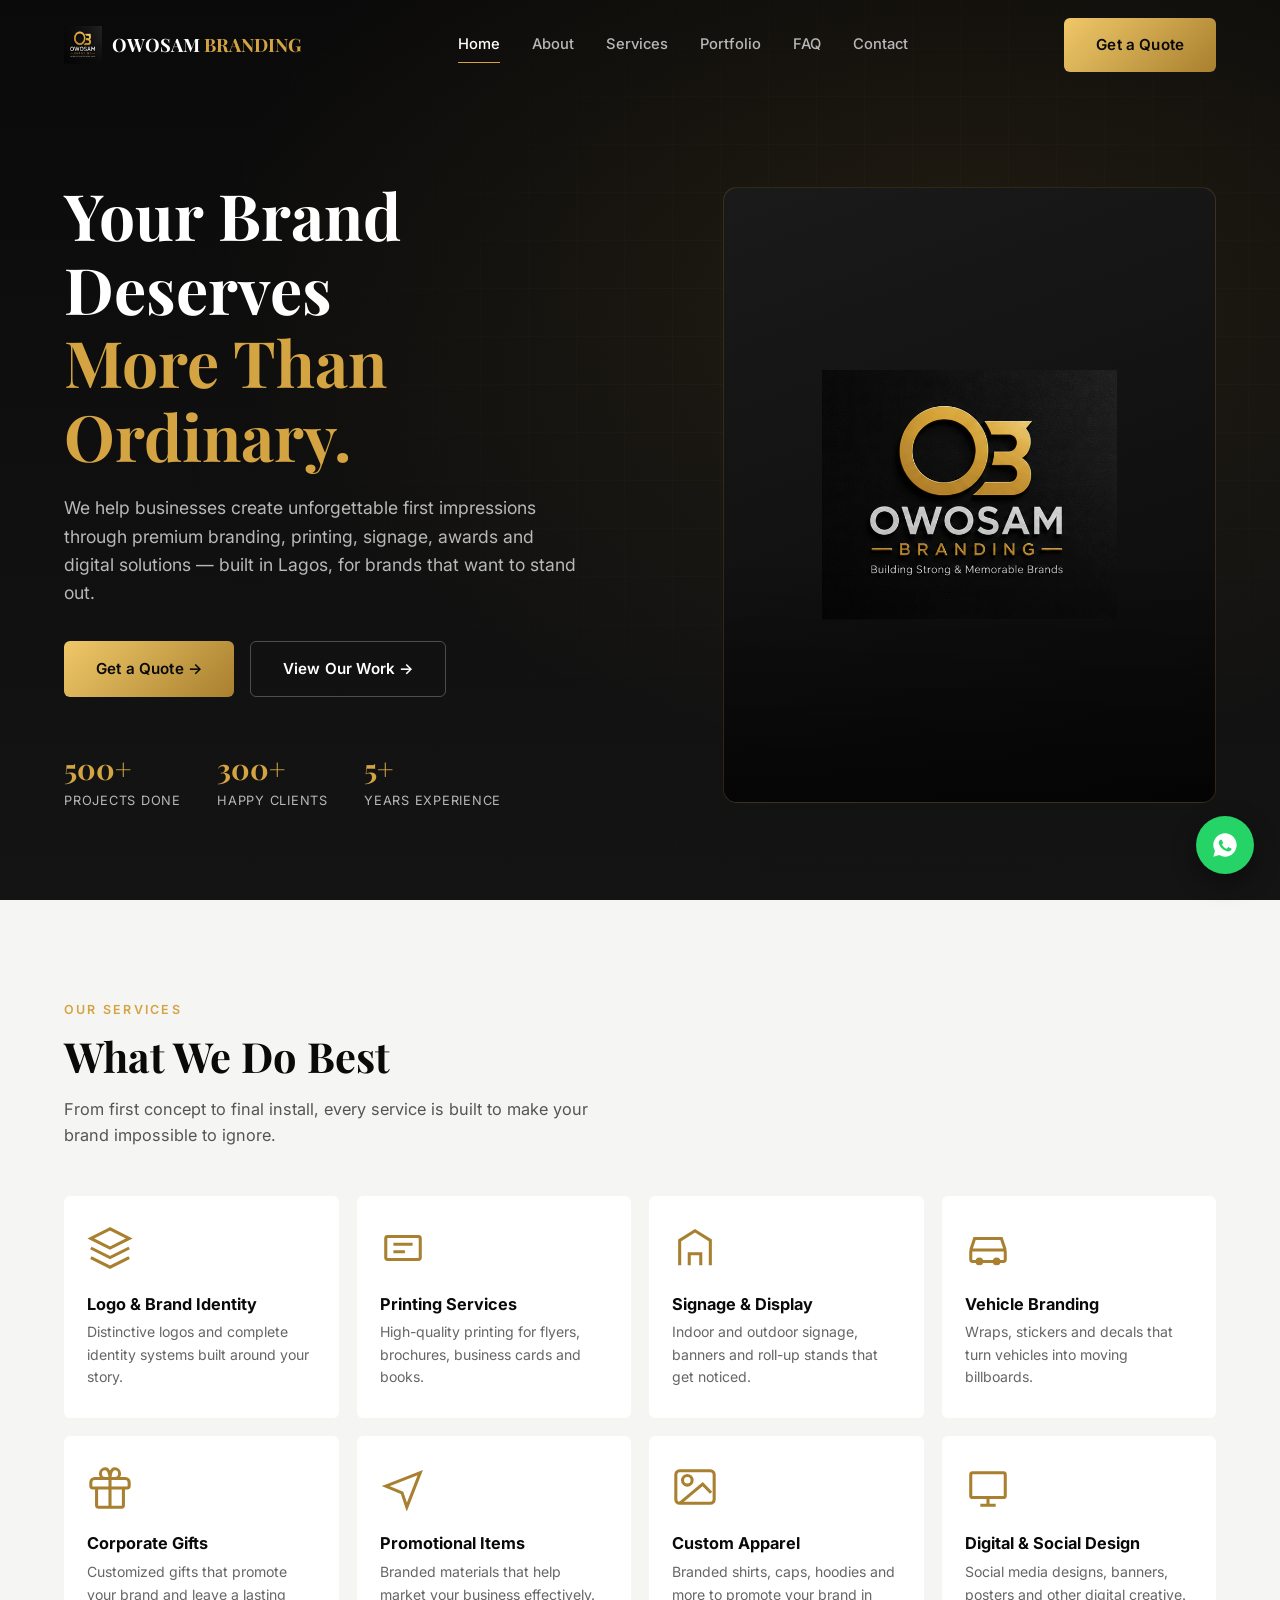
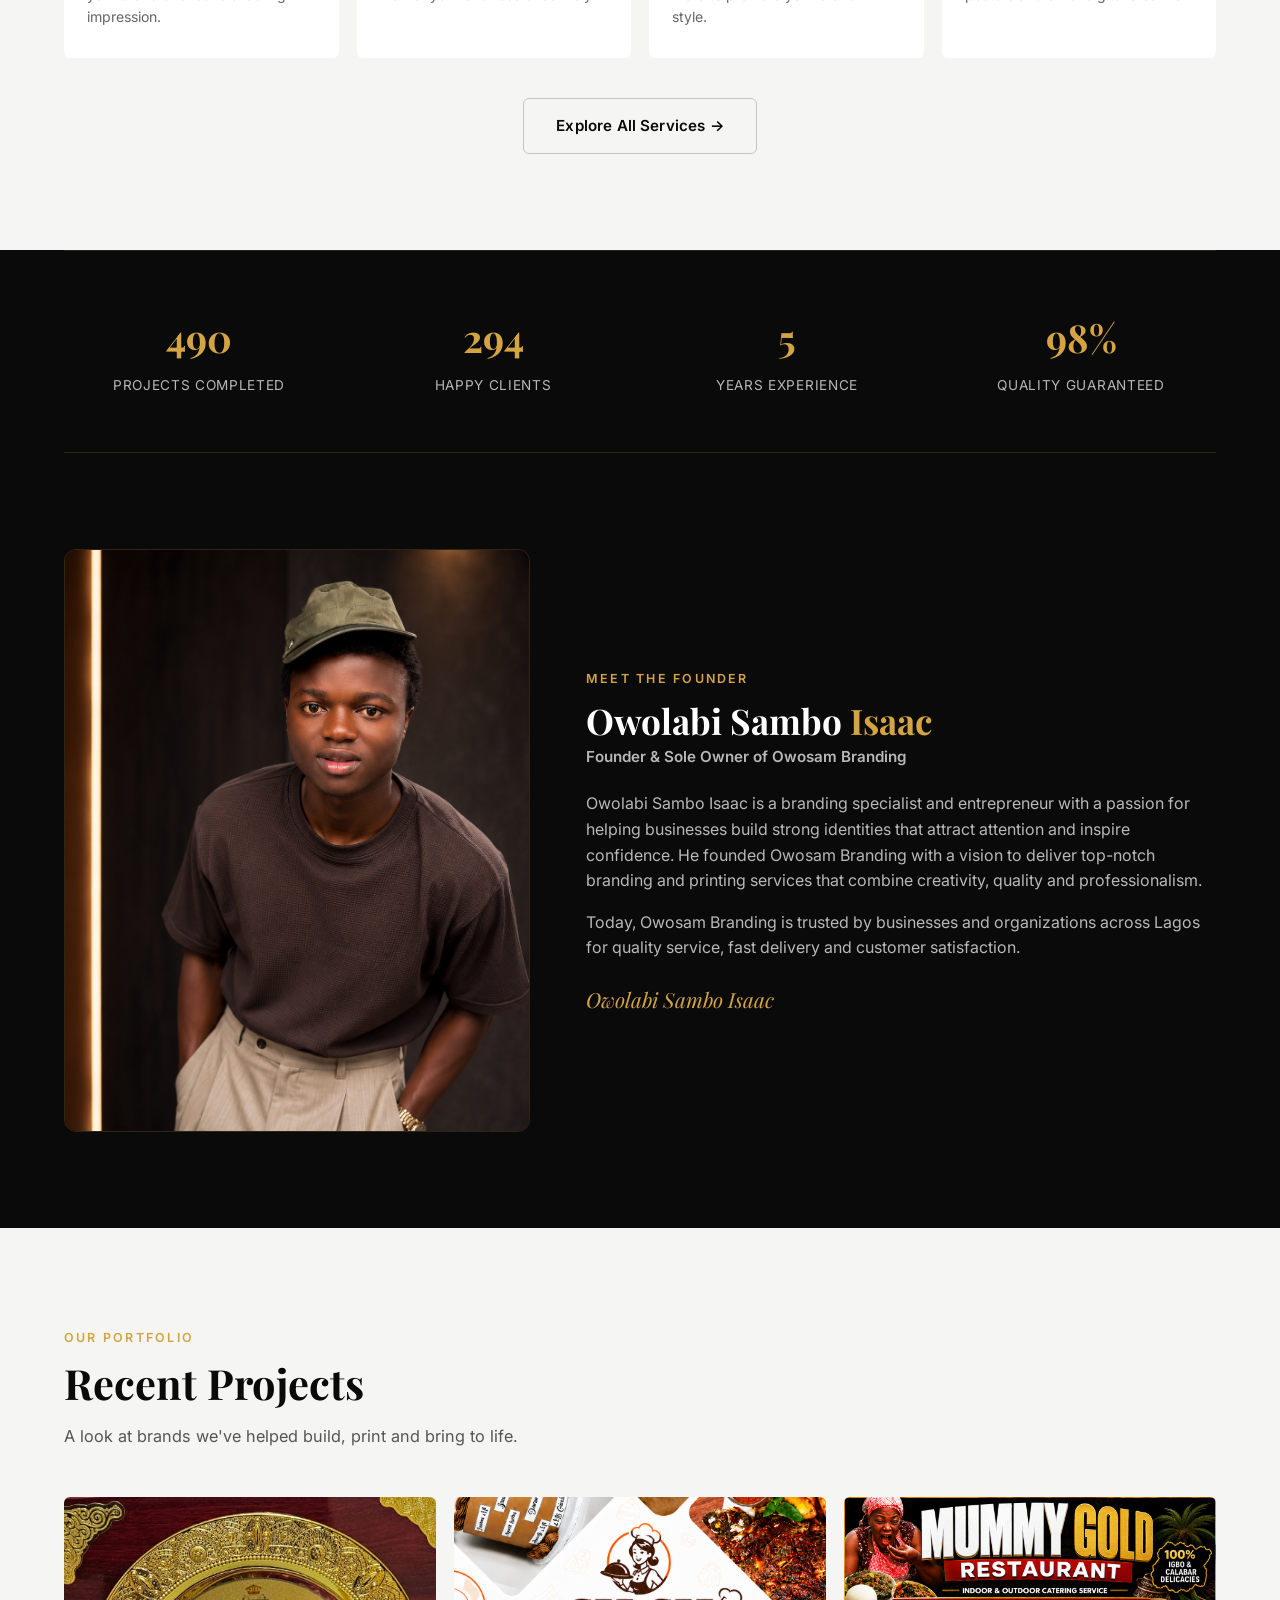
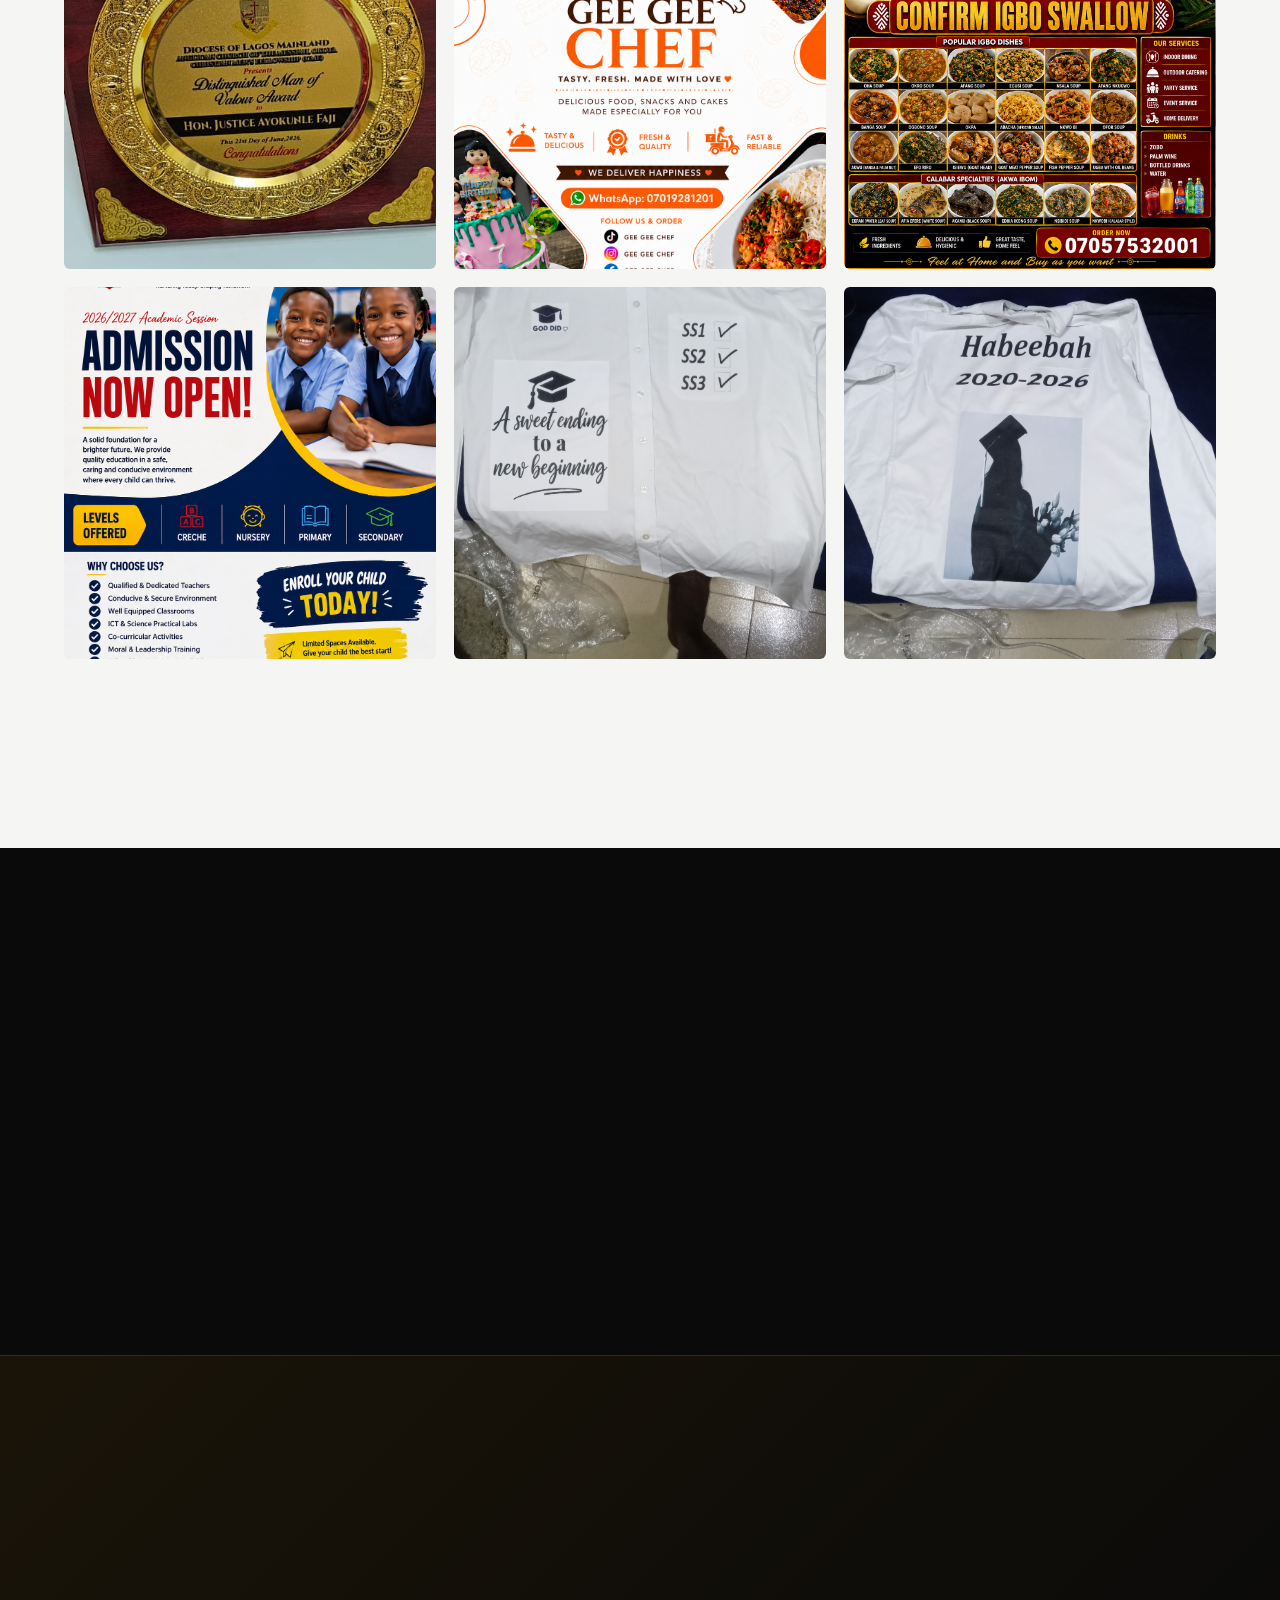
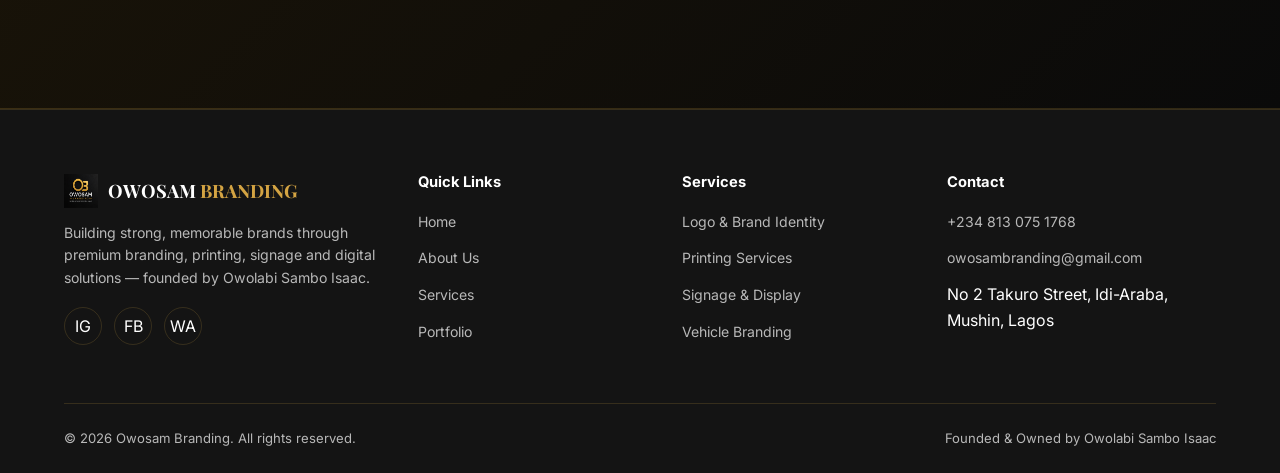
==== commit 64531c68: "Add files via upload" ====
--- a/index.html
+++ b/index.html
@@ -22,7 +22,7 @@
 <meta name="twitter:title" content="Owosam Branding | Building Strong & Memorable Brands">
 <meta name="twitter:description" content="Premium branding, printing, signage and digital solutions in Lagos, Nigeria — founded by Owolabi Sambo Isaac.">
 
-<link rel="icon" href="images/logo.svg" type="image/svg+xml">
+<link rel="icon" href="images/logo.png" type="image/png">
 <link rel="preconnect" href="https://fonts.googleapis.com">
 <link rel="preconnect" href="https://fonts.gstatic.com" crossorigin>
 <link href="https://fonts.googleapis.com/css2?family=Playfair+Display:wght@600;700&family=Inter:wght@400;500;600;700&display=swap" rel="stylesheet">
@@ -35,7 +35,7 @@
   "@type": "Organization",
   "name": "Owosam Branding",
   "url": "https://samboowolabi244342-max.github.io/owosambranding/",
-  "logo": "https://samboowolabi244342-max.github.io/owosambranding/images/logo.svg",
+  "logo": "https://samboowolabi244342-max.github.io/owosambranding/images/logo.png",
   "description": "Lagos-based branding, printing and design agency offering logo design, brand identity, signage, vehicle branding, printing and digital solutions.",
   "founder": {
     "@type": "Person",
@@ -67,7 +67,7 @@
 <header class="navbar" id="navbar">
   <div class="container nav-inner">
     <a href="index.html" class="logo" aria-label="Owosam Branding home">
-      <img src="images/logo.svg" alt="" width="38" height="38">
+      <img src="images/logo.png" alt="" width="38" height="38">
       <span class="logo-text">OWOSAM<span> BRANDING</span></span>
     </a>
     <nav class="nav-links" aria-label="Primary">
@@ -113,7 +113,7 @@
         </div>
       </div>
       <div class="hero-visual reveal in">
-        <img src="images/logo.svg" alt="Owosam Branding O3 logo mark" class="o3-mark">
+        <img src="images/logo.png" alt="Owosam Branding O3 logo mark" class="o3-mark">
       </div>
     </div>
   </section>
@@ -240,7 +240,7 @@
   <div class="container">
     <div class="footer-grid">
       <div class="footer-about">
-        <a href="index.html" class="logo"><img src="images/logo.svg" alt="" width="34" height="34"><span class="logo-text">OWOSAM<span> BRANDING</span></span></a>
+        <a href="index.html" class="logo"><img src="images/logo.png" alt="" width="34" height="34"><span class="logo-text">OWOSAM<span> BRANDING</span></span></a>
         <p>Building strong, memorable brands through premium branding, printing, signage and digital solutions — founded by Owolabi Sambo Isaac.</p>
         <div class="footer-social">
           <a href="https://www.instagram.com/owosambranding" target="_blank" rel="noopener" aria-label="Instagram">IG</a>
